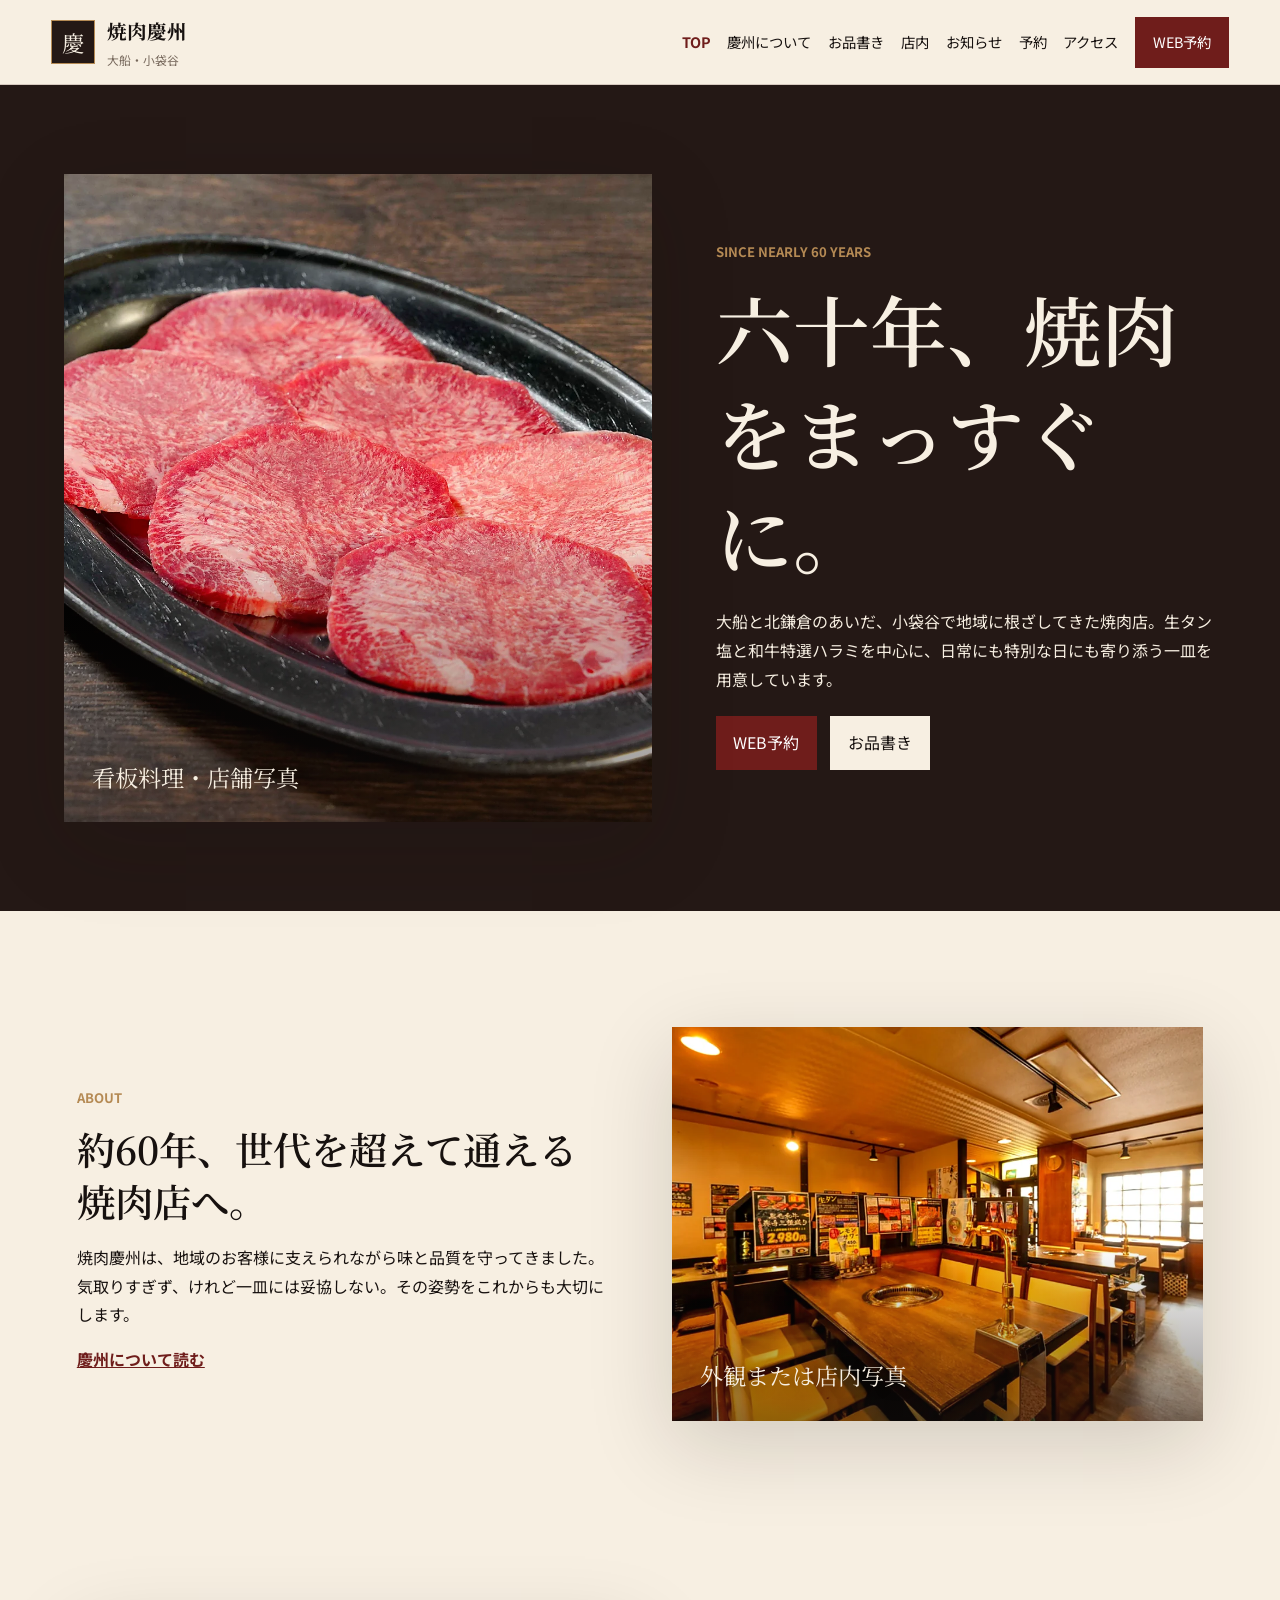
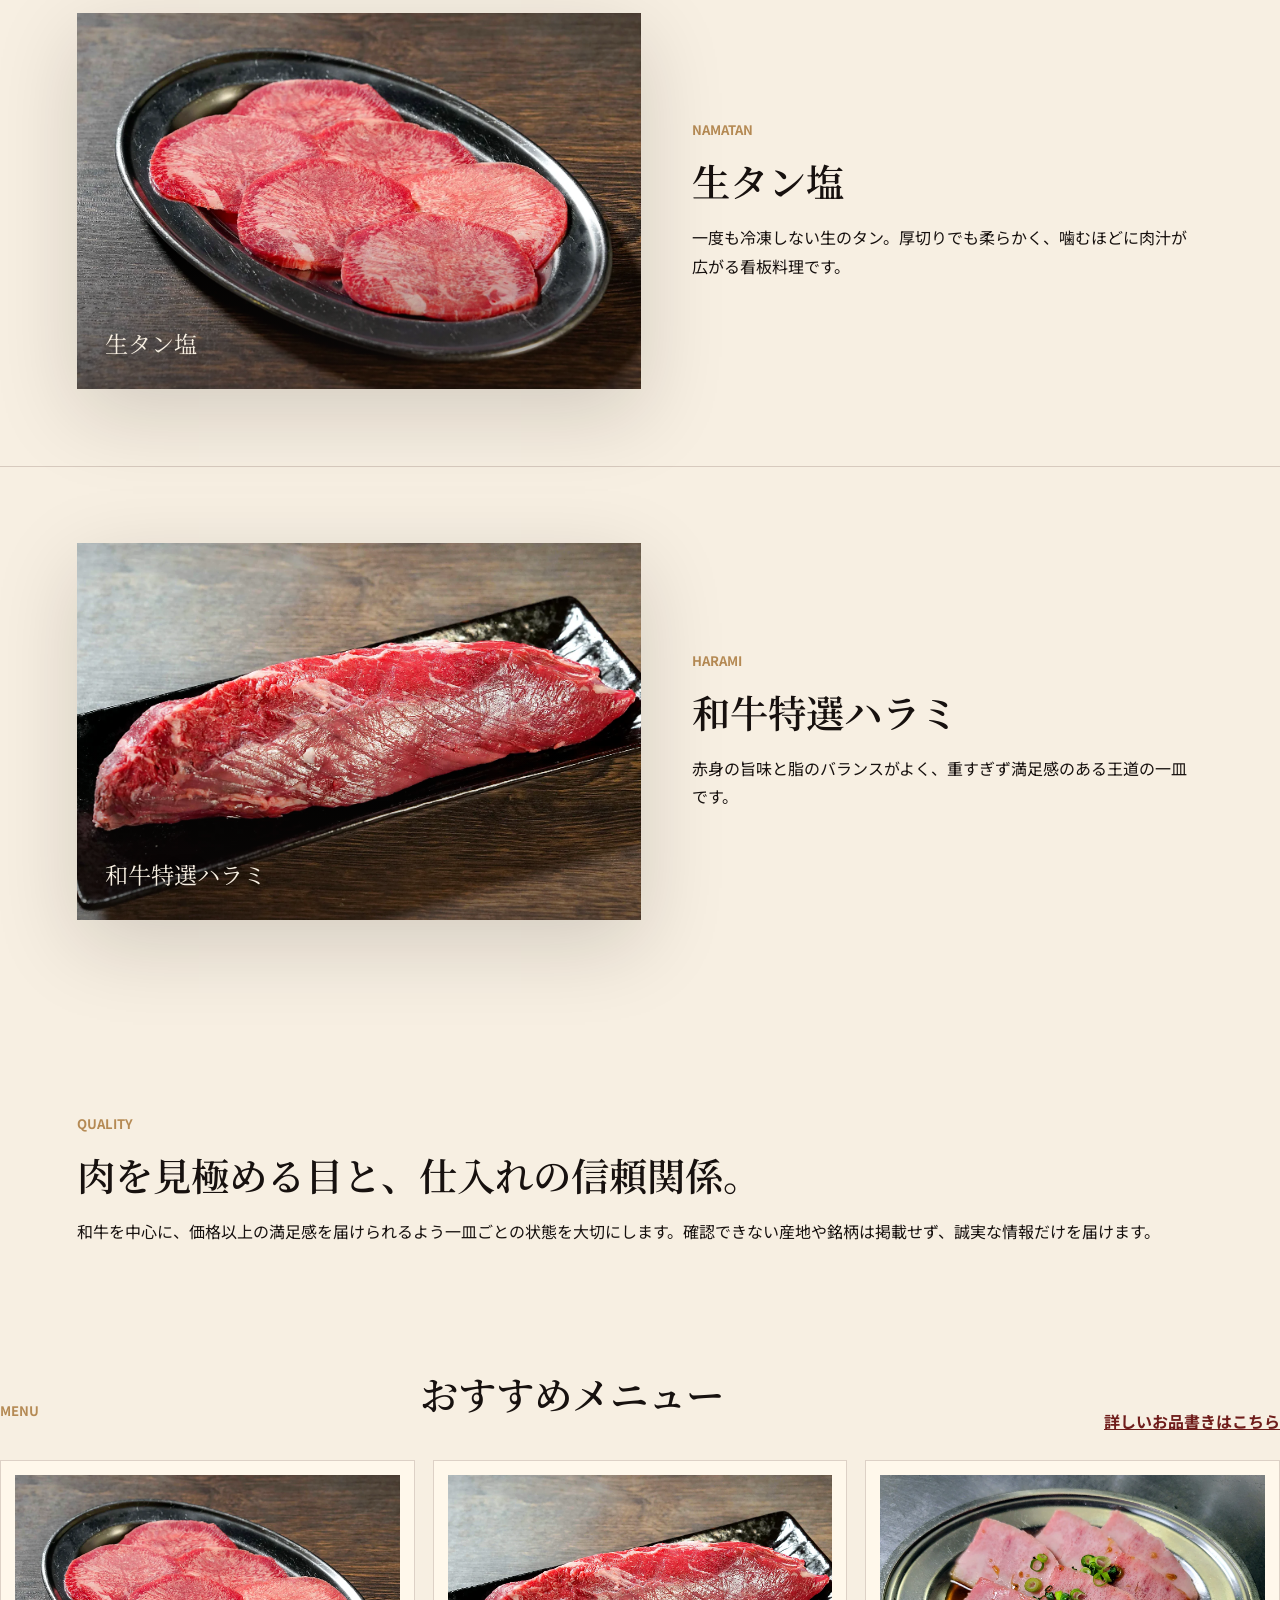
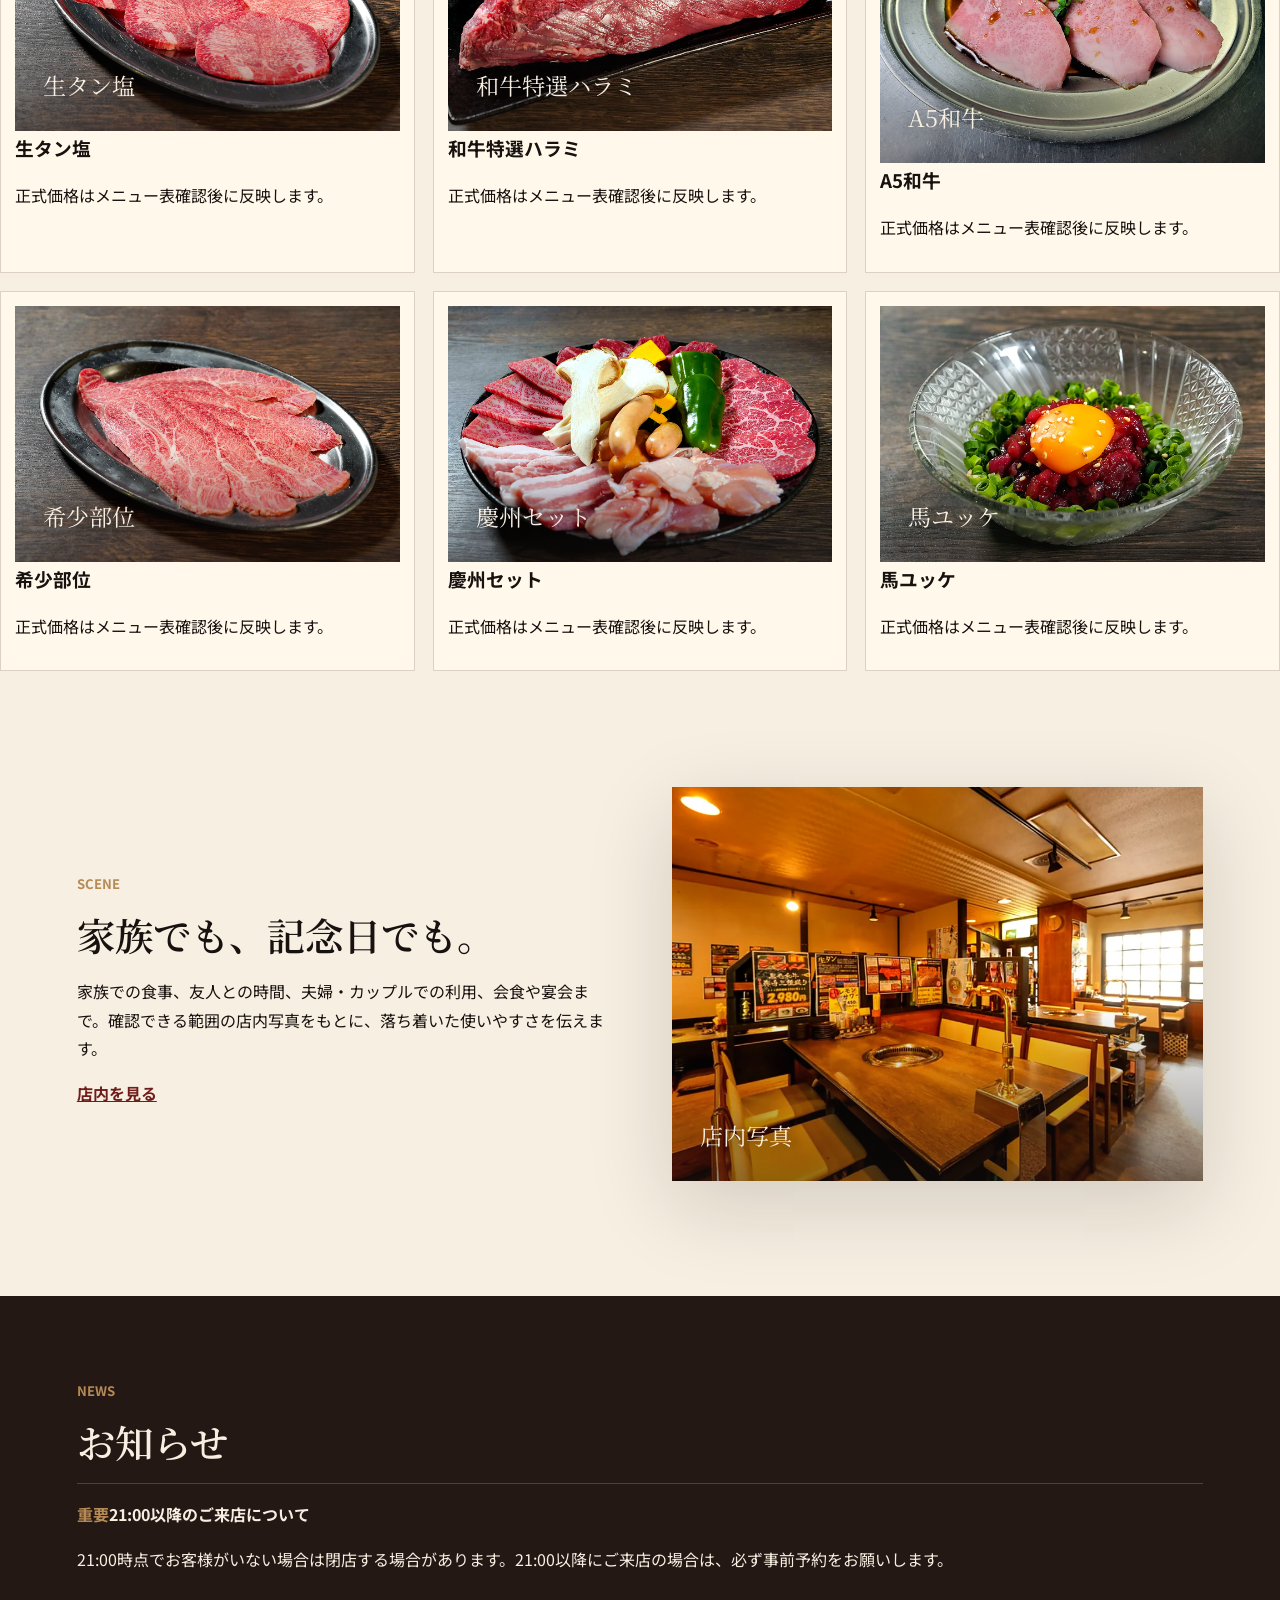
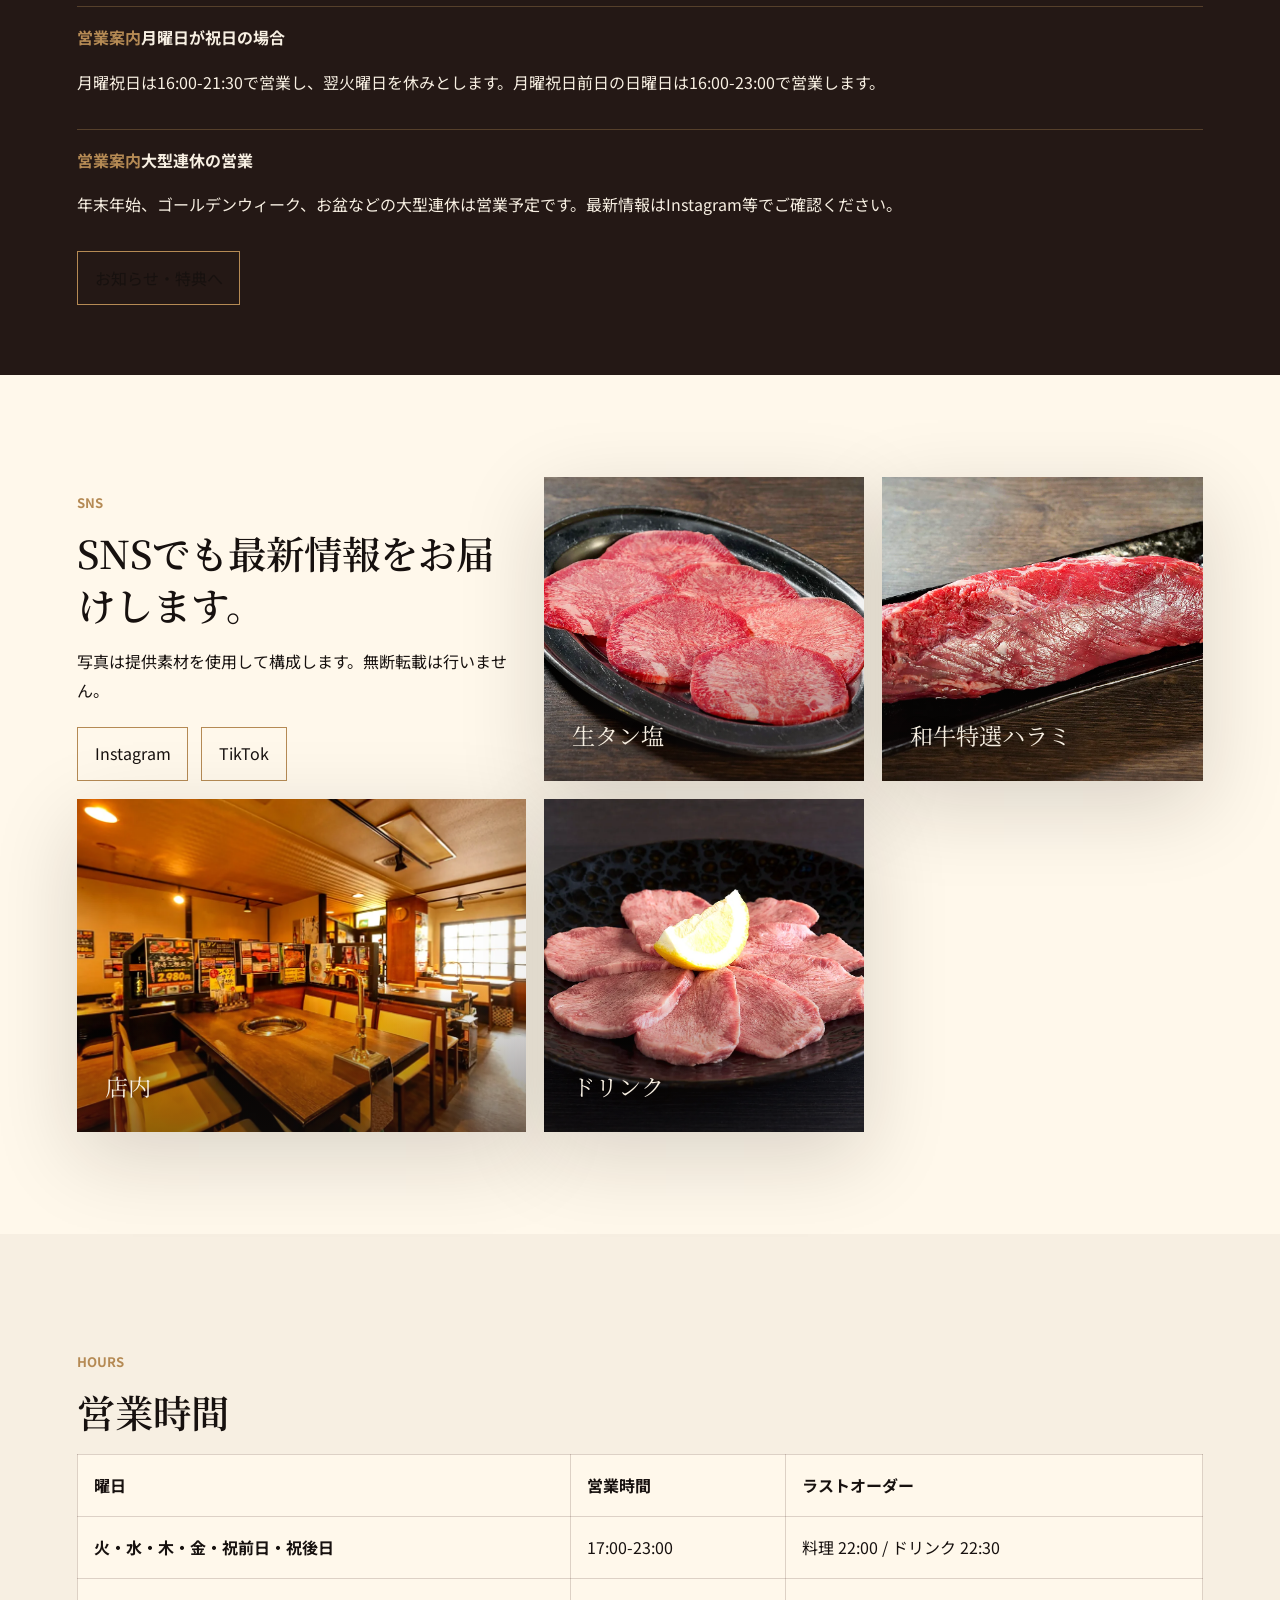
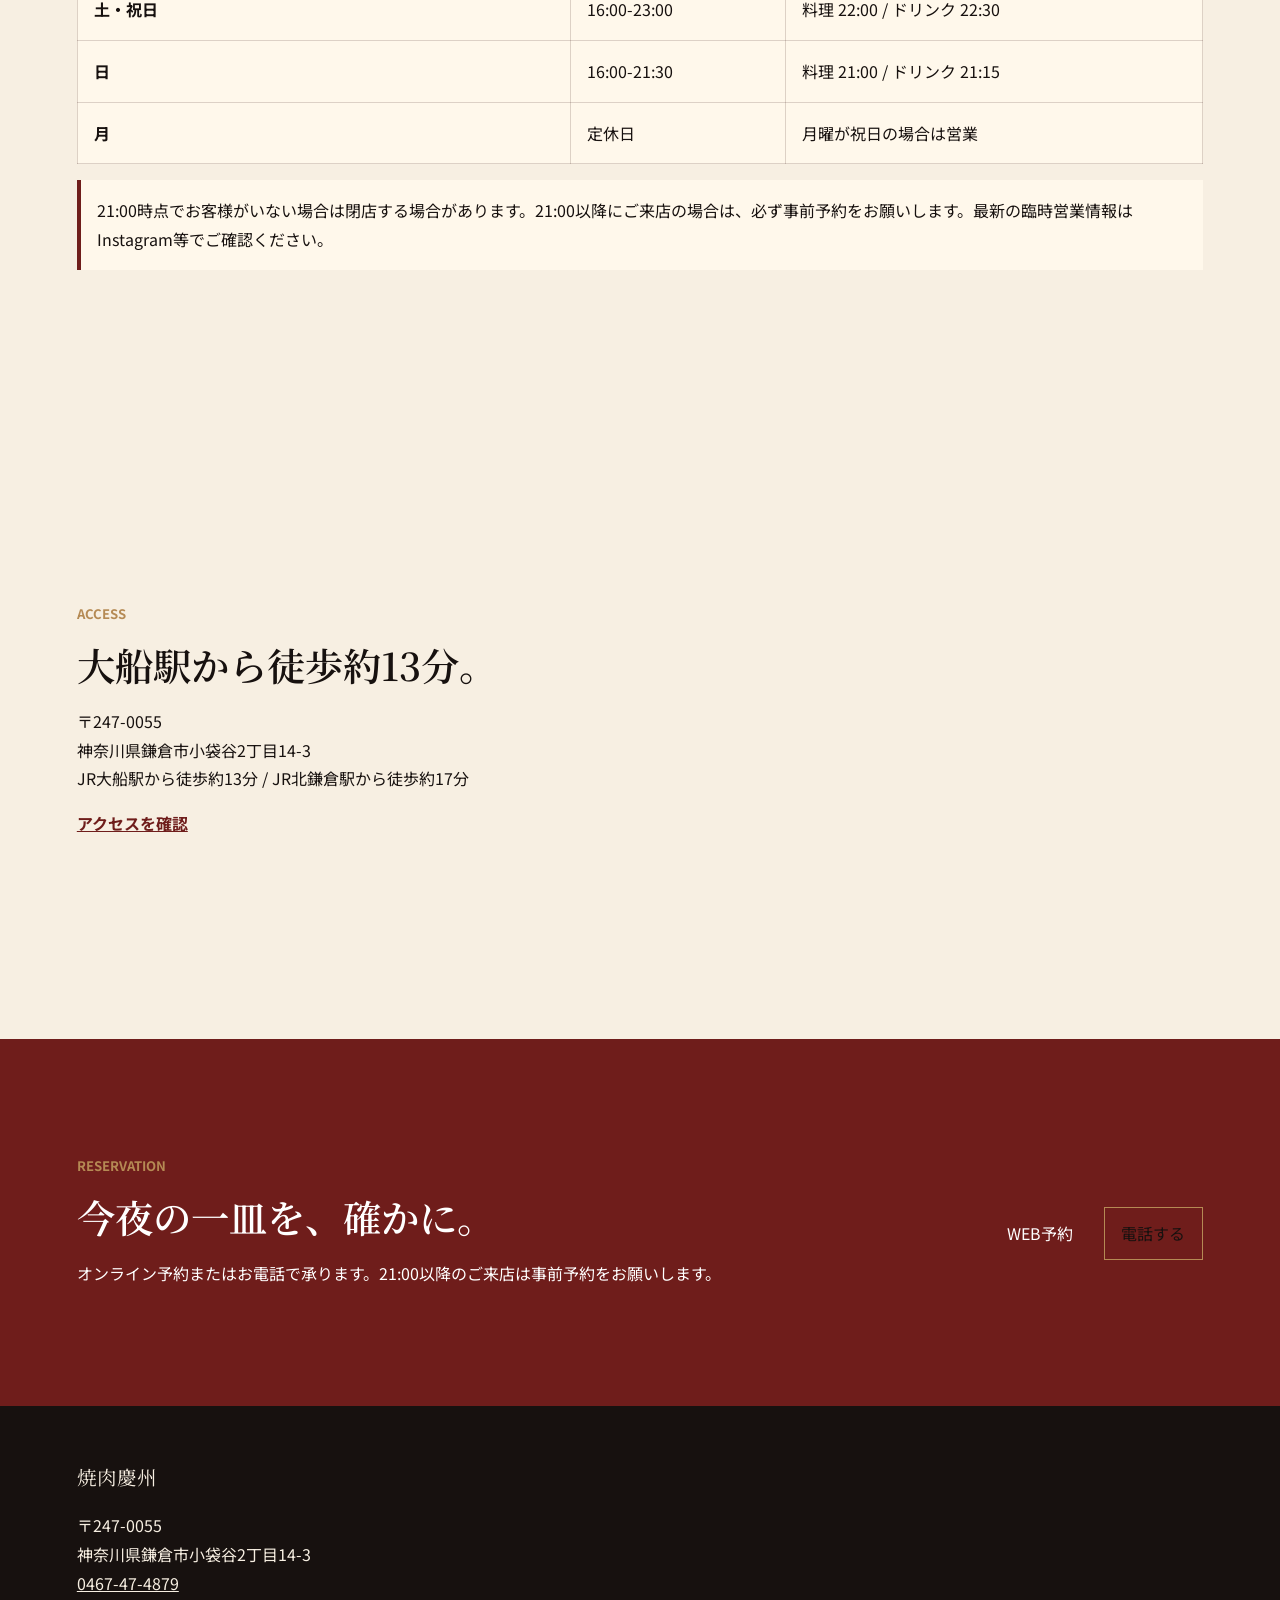
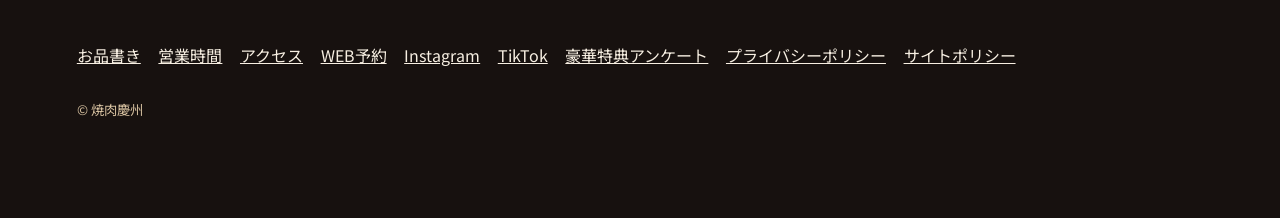
==== index.html @ 1712e1b5 "Initial Keishu brand site" ====
<!doctype html>
<html lang="ja">
<head>
<meta charset="utf-8">
<meta name="viewport" content="width=device-width, initial-scale=1, viewport-fit=cover">
<title>焼肉慶州｜大船・小袋谷で約60年愛される本格焼肉</title>
<meta name="description" content="焼肉慶州は神奈川県鎌倉市小袋谷の焼肉店。生タン塩、和牛特選ハラミ、和牛を中心とした肉へのこだわりを落ち着いた空間で。">
<link rel="canonical" href="https://example.com/">
<meta property="og:type" content="website">
<meta property="og:title" content="焼肉慶州｜大船・小袋谷で約60年愛される本格焼肉">
<meta property="og:description" content="焼肉慶州は神奈川県鎌倉市小袋谷の焼肉店。生タン塩、和牛特選ハラミ、和牛を中心とした肉へのこだわりを落ち着いた空間で。">
<meta property="og:image" content="/assets/ogp.svg">
<meta name="twitter:card" content="summary_large_image">
<link rel="icon" href="/assets/favicon.svg" type="image/svg+xml">
<link rel="apple-touch-icon" href="/assets/apple-touch-icon.svg">
<link rel="manifest" href="/manifest.webmanifest">
<link rel="preconnect" href="https://fonts.googleapis.com">
<link rel="preconnect" href="https://fonts.gstatic.com" crossorigin>
<link href="https://fonts.googleapis.com/css2?family=Noto+Sans+JP:wght@400;500;700&family=Noto+Serif+JP:wght@500;600;700&display=swap" rel="stylesheet">
<link rel="stylesheet" href="/assets/styles.css">
<script type="application/ld+json">{"@context":"https://schema.org","@type":"BreadcrumbList","itemListElement":[{"@type":"ListItem","position":1,"name":"TOP","item":"https://example.com/"},{"@type":"ListItem","position":2,"name":"TOP","item":"https://example.com/"}]}</script><script type="application/ld+json">{"@context":"https://schema.org","@type":"Restaurant","name":"焼肉慶州","address":{"@type":"PostalAddress","postalCode":"247-0055","addressRegion":"神奈川県","addressLocality":"鎌倉市","streetAddress":"小袋谷2丁目14-3"},"telephone":"0467-47-4879","servesCuisine":"焼肉","url":"https://example.com/","sameAs":["https://www.instagram.com/keishu.ofuna/","https://www.tiktok.com/@yaki29keishu"]}</script>
</head>
<body data-page="top">
<a class="skip-link" href="#main">本文へ移動</a>
<header class="site-header">
  <a class="brand" href="/"><span class="brand-mark">慶</span><span><strong>焼肉慶州</strong><small>大船・小袋谷</small></span></a>
  <nav class="desktop-nav" aria-label="主要ナビゲーション"><a href="/" aria-current="page">TOP</a><a href="/about/">慶州について</a><a href="/menu/">お品書き</a><a href="/space/">店内</a><a href="/news/">お知らせ</a><a href="/reservation/">予約</a><a href="/access/">アクセス</a><a class="nav-reserve" href="https://app.tablerequest.jp/shops/2c1fe4e0843c6ff3?rwg_token=AFd1xnGtr5i5IaG-dhALoyEuZQB2G1sKMqHwu0dbVAIJrFouCgKc_KUlvJDfpgURwGHbo14g0djIZqGF4w6MeLsTkP3F0ENHYA%3D%3D" target="_blank" rel="noopener">WEB予約</a></nav>
  <button class="menu-button" type="button" aria-controls="mobile-menu" aria-expanded="false"><span></span><span></span><span></span><span class="sr-only">メニュー</span></button>
</header>
<div class="mobile-panel" id="mobile-menu" aria-hidden="true">
  <button class="panel-close" type="button">閉じる</button>
  <nav aria-label="スマートフォンナビゲーション"><a href="/" aria-current="page">TOP</a><a href="/about/">慶州について</a><a href="/menu/">お品書き</a><a href="/space/">店内</a><a href="/news/">お知らせ</a><a href="/reservation/">予約</a><a href="/access/">アクセス</a><a href="/privacy/">ポリシー</a></nav>
</div>
<main id="main"><section class="hero"><div class="hero-bg"><figure class="photo-slot photo-frame hero-photo" data-animate><img src="/assets/images/tanshio-hero.webp" width="1800" height="1200" loading="eager" alt="焼肉慶州の生タン塩"><figcaption>看板料理・店舗写真</figcaption></figure></div><div class="hero-copy" data-animate><p class="eyebrow">Since nearly 60 years</p><h1>六十年、<wbr>焼肉を<wbr>まっすぐに。</h1><p>大船と北鎌倉のあいだ、小袋谷で地域に根ざしてきた焼肉店。生タン塩と和牛特選ハラミを中心に、日常にも特別な日にも寄り添う一皿を用意しています。</p><div class="cta-row"><a class="button primary" href="https://app.tablerequest.jp/shops/2c1fe4e0843c6ff3?rwg_token=AFd1xnGtr5i5IaG-dhALoyEuZQB2G1sKMqHwu0dbVAIJrFouCgKc_KUlvJDfpgURwGHbo14g0djIZqGF4w6MeLsTkP3F0ENHYA%3D%3D" target="_blank" rel="noopener">WEB予約</a><a class="button light" href="/menu/">お品書き</a></div></div></section>
<section class="intro split" data-animate><div><p class="eyebrow">About</p><h2>約60年、<wbr>世代を超えて<wbr>通える焼肉店へ。</h2><p>焼肉慶州は、地域のお客様に支えられながら味と品質を守ってきました。気取りすぎず、けれど一皿には妥協しない。その姿勢をこれからも大切にします。</p><a class="text-link" href="/about/">慶州について読む</a></div><figure class="photo-slot photo-frame warm" data-animate><img src="/assets/images/table-server.webp" width="918" height="681" loading="lazy" alt="焼肉慶州の店内"><figcaption>外観または店内写真</figcaption></figure></section>
<section class="signature-grid"><article class="signature" data-animate><figure class="photo-slot photo-frame meat1" data-animate><img src="/assets/images/tanshio.webp" width="1400" height="933" loading="lazy" alt="生タン塩"><figcaption>生タン塩</figcaption></figure><div><p class="eyebrow">Namatan</p><h2>生タン塩</h2><p>一度も冷凍しない生のタン。厚切りでも柔らかく、噛むほどに肉汁が広がる看板料理です。</p></div></article><article class="signature" data-animate><figure class="photo-slot photo-frame meat2" data-animate><img src="/assets/images/harami-ippon.webp" width="1400" height="933" loading="lazy" alt="和牛特選ハラミ"><figcaption>和牛特選ハラミ</figcaption></figure><div><p class="eyebrow">Harami</p><h2>和牛特選ハラミ</h2><p>赤身の旨味と脂のバランスがよく、重すぎず満足感のある王道の一皿です。</p></div></article></section>
<section class="philosophy" data-animate><p class="eyebrow">Quality</p><h2>肉を見極める目と、仕入れの信頼関係。</h2><p>和牛を中心に、価格以上の満足感を届けられるよう一皿ごとの状態を大切にします。確認できない産地や銘柄は掲載せず、誠実な情報だけを届けます。</p></section>
<section class="menu-preview" data-animate><div class="section-title"><p class="eyebrow">Menu</p><h2>おすすめメニュー</h2><a class="text-link" href="/menu/">詳しいお品書きはこちら</a></div><div class="cards"><article class="menu-card"><figure class="photo-slot photo-frame " data-animate><img src="/assets/images/tanshio.webp" width="1400" height="933" loading="lazy" alt="生タン塩"><figcaption>生タン塩</figcaption></figure><h3>生タン塩</h3><p>正式価格はメニュー表確認後に反映します。</p></article><article class="menu-card"><figure class="photo-slot photo-frame " data-animate><img src="/assets/images/harami-ippon.webp" width="1400" height="933" loading="lazy" alt="和牛特選ハラミ"><figcaption>和牛特選ハラミ</figcaption></figure><h3>和牛特選ハラミ</h3><p>正式価格はメニュー表確認後に反映します。</p></article><article class="menu-card"><figure class="photo-slot photo-frame " data-animate><img src="/assets/images/wagyu-karubi.webp" width="1400" height="1050" loading="lazy" alt="和牛の一皿"><figcaption>A5和牛</figcaption></figure><h3>A5和牛</h3><p>正式価格はメニュー表確認後に反映します。</p></article><article class="menu-card"><figure class="photo-slot photo-frame " data-animate><img src="/assets/images/ushi-hoppe.webp" width="1400" height="933" loading="lazy" alt="希少部位の一皿"><figcaption>希少部位</figcaption></figure><h3>希少部位</h3><p>正式価格はメニュー表確認後に反映します。</p></article><article class="menu-card"><figure class="photo-slot photo-frame " data-animate><img src="/assets/images/keishu-set.webp" width="1400" height="933" loading="lazy" alt="慶州セット"><figcaption>慶州セット</figcaption></figure><h3>慶州セット</h3><p>正式価格はメニュー表確認後に反映します。</p></article><article class="menu-card"><figure class="photo-slot photo-frame " data-animate><img src="/assets/images/uma-yukke.webp" width="1400" height="933" loading="lazy" alt="馬ユッケ"><figcaption>馬ユッケ</figcaption></figure><h3>馬ユッケ</h3><p>正式価格はメニュー表確認後に反映します。</p></article></div></section>
<section class="split reverse" data-animate><figure class="photo-slot photo-frame space" data-animate><img src="/assets/images/table-server.webp" width="918" height="681" loading="lazy" alt="焼肉慶州の店内"><figcaption>店内写真</figcaption></figure><div><p class="eyebrow">Scene</p><h2>家族でも、記念日でも。</h2><p>家族での食事、友人との時間、夫婦・カップルでの利用、会食や宴会まで。確認できる範囲の店内写真をもとに、落ち着いた使いやすさを伝えます。</p><a class="text-link" href="/space/">店内を見る</a></div></section>
<section class="news-strip" data-animate><p class="eyebrow">News</p><h2>お知らせ</h2><article><span>重要</span><strong>21:00以降のご来店について</strong><p>21:00時点でお客様がいない場合は閉店する場合があります。21:00以降にご来店の場合は、必ず事前予約をお願いします。</p></article><article><span>営業案内</span><strong>月曜日が祝日の場合</strong><p>月曜祝日は16:00-21:30で営業し、翌火曜日を休みとします。月曜祝日前日の日曜日は16:00-23:00で営業します。</p></article><article><span>営業案内</span><strong>大型連休の営業</strong><p>年末年始、ゴールデンウィーク、お盆などの大型連休は営業予定です。最新情報はInstagram等でご確認ください。</p></article><a class="button ghost" href="/news/">お知らせ・特典へ</a></section>
<section class="sns-gallery" data-animate><div><p class="eyebrow">SNS</p><h2>SNSでも最新情報をお届けします。</h2><p>写真は提供素材を使用して構成します。無断転載は行いません。</p><div class="cta-row"><a class="button ghost" href="https://www.instagram.com/keishu.ofuna/" target="_blank" rel="noopener">Instagram</a><a class="button ghost" href="https://www.tiktok.com/@yaki29keishu" target="_blank" rel="noopener">TikTok</a></div></div><figure class="photo-slot photo-frame small" data-animate><img src="/assets/images/tanshio.webp" width="1400" height="933" loading="lazy" alt="生タン塩"><figcaption>生タン塩</figcaption></figure><figure class="photo-slot photo-frame small" data-animate><img src="/assets/images/harami-ippon.webp" width="1400" height="933" loading="lazy" alt="和牛特選ハラミ"><figcaption>和牛特選ハラミ</figcaption></figure><figure class="photo-slot photo-frame small" data-animate><img src="/assets/images/table-server.webp" width="918" height="681" loading="lazy" alt="焼肉慶州の店内"><figcaption>店内</figcaption></figure><figure class="photo-slot photo-frame small" data-animate><img src="/assets/images/scene-0032111.webp" width="1400" height="933" loading="lazy" alt="料理と合わせたい一皿"><figcaption>ドリンク</figcaption></figure></section>
<section class="hours-section" id="hours" data-animate><p class="eyebrow">Hours</p><h2>営業時間</h2><div class="table-wrap"><table class="hours-table"><thead><tr><th>曜日</th><th>営業時間</th><th>ラストオーダー</th></tr></thead><tbody><tr><th>火・水・木・金・祝前日・祝後日</th><td>17:00-23:00</td><td>料理 22:00 / ドリンク 22:30</td></tr><tr><th>土・祝日</th><td>16:00-23:00</td><td>料理 22:00 / ドリンク 22:30</td></tr><tr><th>日</th><td>16:00-21:30</td><td>料理 21:00 / ドリンク 21:15</td></tr><tr><th>月</th><td>定休日</td><td>月曜が祝日の場合は営業</td></tr></tbody></table></div><p class="notice">21:00時点でお客様がいない場合は閉店する場合があります。21:00以降にご来店の場合は、必ず事前予約をお願いします。最新の臨時営業情報はInstagram等でご確認ください。</p></section>
<section class="access-preview split" data-animate><div><p class="eyebrow">Access</p><h2>大船駅から徒歩約13分。</h2><p>〒247-0055<br>神奈川県鎌倉市小袋谷2丁目14-3<br>JR大船駅から徒歩約13分 / JR北鎌倉駅から徒歩約17分</p><a class="text-link" href="/access/">アクセスを確認</a></div><iframe title="焼肉慶州 Google Map" loading="lazy" src="https://www.google.com/maps?q=%E7%A5%9E%E5%A5%88%E5%B7%9D%E7%9C%8C%E9%8E%8C%E5%80%89%E5%B8%82%E5%B0%8F%E8%A2%8B%E8%B0%B72%E4%B8%81%E7%9B%AE14-3&output=embed"></iframe></section>
<section class="reservation-band" data-animate><div><p class="eyebrow">Reservation</p><h2>今夜の一皿を、確かに。</h2><p>オンライン予約またはお電話で承ります。21:00以降のご来店は事前予約をお願いします。</p></div><div class="cta-row"><a class="button primary" href="https://app.tablerequest.jp/shops/2c1fe4e0843c6ff3?rwg_token=AFd1xnGtr5i5IaG-dhALoyEuZQB2G1sKMqHwu0dbVAIJrFouCgKc_KUlvJDfpgURwGHbo14g0djIZqGF4w6MeLsTkP3F0ENHYA%3D%3D" target="_blank" rel="noopener">WEB予約</a><a class="button ghost" href="tel:0467474879">電話する</a></div></section></main>
<footer class="site-footer">
  <div><a class="footer-brand" href="/">焼肉慶州</a><p>〒247-0055<br>神奈川県鎌倉市小袋谷2丁目14-3<br><a href="tel:0467474879">0467-47-4879</a></p></div>
  <div class="footer-links"><a href="/menu/">お品書き</a><a href="/access/#hours">営業時間</a><a href="/access/">アクセス</a><a href="https://app.tablerequest.jp/shops/2c1fe4e0843c6ff3?rwg_token=AFd1xnGtr5i5IaG-dhALoyEuZQB2G1sKMqHwu0dbVAIJrFouCgKc_KUlvJDfpgURwGHbo14g0djIZqGF4w6MeLsTkP3F0ENHYA%3D%3D" target="_blank" rel="noopener">WEB予約</a><a href="https://www.instagram.com/keishu.ofuna/" target="_blank" rel="noopener">Instagram</a><a href="https://www.tiktok.com/@yaki29keishu" target="_blank" rel="noopener">TikTok</a><a href="https://www.kuchikomi-first.com/survey/01457e76-ad80-47a3-ad61-de7daa0e93a4" target="_blank" rel="noopener">豪華特典アンケート</a><a href="/privacy/#privacy">プライバシーポリシー</a><a href="/privacy/#sitepolicy">サイトポリシー</a></div>
  <small class="copy">© 焼肉慶州</small>
</footer>
<div class="mobile-cta" aria-label="予約導線"><a href="tel:0467474879">電話</a><a href="https://app.tablerequest.jp/shops/2c1fe4e0843c6ff3?rwg_token=AFd1xnGtr5i5IaG-dhALoyEuZQB2G1sKMqHwu0dbVAIJrFouCgKc_KUlvJDfpgURwGHbo14g0djIZqGF4w6MeLsTkP3F0ENHYA%3D%3D" target="_blank" rel="noopener">WEB予約</a></div>
<script src="/assets/site.js" defer></script>
</body>
</html>
---- assets/styles.css ----
:root{--ink:#17110f;--sumi:#241815;--paper:#f7efe2;--paper2:#efe4d2;--red:#6f1d1b;--bronze:#b58a54;--muted:#76675b;--line:rgba(69,38,28,.18);--shadow:0 24px 80px rgba(23,17,15,.16)}*{box-sizing:border-box}html{scroll-behavior:smooth;overflow-x:hidden}body{margin:0;background:var(--paper);color:var(--ink);font-family:"Noto Sans JP",system-ui,sans-serif;line-height:1.8;letter-spacing:0;padding-bottom:0;overflow-x:hidden}body.menu-open{overflow:hidden}a{color:inherit}img,iframe{max-width:100%}.sr-only{position:absolute;clip:rect(0 0 0 0);clip-path:inset(50%);width:1px;height:1px;overflow:hidden}.skip-link{position:fixed;left:1rem;top:-4rem;z-index:1000;background:var(--paper);padding:.7rem 1rem}.skip-link:focus{top:1rem}.site-header{position:sticky;top:0;z-index:100;background:rgba(247,239,226,.92);backdrop-filter:blur(18px);display:flex;align-items:center;justify-content:space-between;padding:14px clamp(18px,4vw,56px);border-bottom:1px solid var(--line)}.brand,.footer-brand{display:flex;gap:.75rem;align-items:center;text-decoration:none}.brand-mark{display:grid;place-items:center;width:44px;height:44px;border:1px solid var(--bronze);background:var(--sumi);color:var(--paper);font-family:"Noto Serif JP",serif;font-size:1.4rem;flex:0 0 auto}.brand strong,.footer-brand{font-family:"Noto Serif JP",serif;font-size:1.22rem}.brand small{display:block;color:var(--muted);font-size:.74rem}.desktop-nav{display:flex;align-items:center;gap:1.05rem;font-size:.9rem}.desktop-nav a{text-decoration:none}.desktop-nav [aria-current=page]{color:var(--red);font-weight:700}.nav-reserve,.button{display:inline-flex;align-items:center;justify-content:center;min-height:44px;padding:.72rem 1.05rem;text-decoration:none;border:1px solid var(--bronze);transition:transform .2s ease,background .2s ease,color .2s ease}.button:hover,.nav-reserve:hover{transform:translateY(-2px)}.primary,.nav-reserve{background:var(--red);color:#fff;border-color:var(--red)}.ghost{background:transparent;color:var(--ink)}.light{background:var(--paper);color:var(--ink);border-color:var(--paper)}.menu-button{display:none;background:none;border:0;width:46px;height:46px}.menu-button span:not(.sr-only){display:block;height:2px;background:var(--ink);margin:7px 6px}.mobile-panel{position:fixed;inset:0;z-index:200;background:var(--sumi);color:var(--paper);padding:28px;transform:translateX(100%);transition:transform .28s ease}.mobile-panel.open{transform:translateX(0)}.mobile-panel nav{display:grid;gap:1rem;margin-top:4rem}.mobile-panel a{font-family:"Noto Serif JP",serif;font-size:1.35rem;text-decoration:none}.panel-close{float:right;background:transparent;color:var(--paper);border:1px solid var(--bronze);padding:.7rem 1rem}.hero{min-height:calc(100svh - 74px);display:grid;grid-template-columns:1.08fr .92fr;align-items:center;background:var(--sumi);color:var(--paper);padding:clamp(28px,5vw,76px);gap:clamp(24px,5vw,70px)}.hero-copy{max-width:640px}.hero h1,.page-header h1,h2{font-family:"Noto Serif JP",serif;line-height:1.35;font-weight:600;line-break:strict;overflow-wrap:anywhere}h1{font-size:clamp(2.35rem,6vw,5.8rem);margin:.2rem 0 1.2rem}h2{font-size:clamp(1.65rem,3vw,3rem);margin:.25rem 0 1rem}h3{margin:0 0 .45rem}.eyebrow{color:var(--bronze);font-weight:700;text-transform:uppercase;font-size:.82rem}.cta-row{display:flex;flex-wrap:wrap;gap:.8rem;margin-top:1.4rem}.photo-slot{margin:0;min-height:360px;position:relative;overflow:hidden;background:radial-gradient(circle at 35% 28%,rgba(181,138,84,.5),transparent 26%),linear-gradient(135deg,#2c1714,#7a2a22 48%,#1a1210);box-shadow:var(--shadow);isolation:isolate}.photo-slot:before{content:"";position:absolute;inset:16px;border:1px solid rgba(247,239,226,.35)}.photo-slot figcaption{position:absolute;left:28px;bottom:24px;right:28px;color:var(--paper);font-family:"Noto Serif JP",serif;font-size:1.45rem;line-break:strict;overflow-wrap:anywhere}.photo-slot figcaption span{display:block;font-family:"Noto Sans JP";font-size:.75rem;color:#d8c2a1}.grain{position:absolute;inset:0;background-image:linear-gradient(90deg,rgba(255,255,255,.04) 1px,transparent 1px),linear-gradient(rgba(255,255,255,.03) 1px,transparent 1px);background-size:18px 18px;mix-blend-mode:overlay}.warm{background:linear-gradient(135deg,#4a3026,#9d7057 52%,#211512)}.space{background:linear-gradient(135deg,#33241c,#8b6a4e 50%,#19110f)}.small{min-height:220px}.hero-photo{min-height:72svh}.page-header{padding:clamp(58px,10vw,130px) clamp(20px,6vw,92px) clamp(34px,6vw,80px);background:linear-gradient(135deg,var(--sumi),#3d211c);color:var(--paper)}.page-header p{max-width:760px}.split,.story,.access-detail{display:grid;grid-template-columns:1fr 1fr;gap:clamp(24px,5vw,70px);align-items:center;padding:clamp(58px,9vw,120px) clamp(20px,6vw,92px)}.reverse{direction:rtl}.reverse>*{direction:ltr}.philosophy,.hours-section,.menu-list,.news-list,.faq-list,.policy,.benefit,.reservation-band,.sns-gallery,.space-layout,.editorial-grid,.reserve-options,.sns-links{padding:clamp(56px,8vw,110px) clamp(20px,6vw,92px)}.signature-grid{display:grid;gap:1px;background:var(--line)}.signature{display:grid;grid-template-columns:1.05fr .95fr;gap:clamp(20px,4vw,56px);align-items:center;background:var(--paper);padding:clamp(34px,6vw,80px)}.cards{display:grid;grid-template-columns:repeat(3,1fr);gap:18px}.menu-card{background:#fff8eb;border:1px solid var(--line);padding:14px}.menu-card .photo-slot{min-height:180px;box-shadow:none}.section-title{display:flex;align-items:end;justify-content:space-between;gap:1rem;margin-bottom:24px}.text-link{color:var(--red);font-weight:700}.news-strip{padding:70px clamp(20px,6vw,92px);background:var(--sumi);color:var(--paper)}.news-strip article,.news-list article{border-top:1px solid rgba(181,138,84,.35);padding:1rem 0}.news-strip span,.news-list span{color:var(--bronze);font-weight:700}.sns-gallery{display:grid;grid-template-columns:1.4fr repeat(2,1fr);gap:18px;background:#fff8eb}.hours-table{width:100%;border-collapse:collapse;background:#fff8eb}.hours-table th,.hours-table td{border:1px solid var(--line);padding:1rem;text-align:left;vertical-align:top}.notice{background:#fff8eb;border-left:4px solid var(--red);padding:1rem}.access-preview iframe,.access-detail iframe{width:100%;height:420px;border:0;filter:saturate(.85)}.reservation-band{display:flex;justify-content:space-between;align-items:center;gap:2rem;background:var(--red);color:white}.footer-links{display:flex;flex-wrap:wrap;gap:.8rem 1.1rem}.site-footer{padding:54px clamp(20px,6vw,92px) 96px;background:var(--ink);color:var(--paper);display:grid;gap:28px}.copy{color:#d8c2a1}.menu-category{background:#fff8eb;border:1px solid var(--line);margin:14px 0;padding:22px}.menu-category ul{list-style:none;padding:0;margin:0}.menu-category li{display:flex;justify-content:space-between;gap:1rem;border-top:1px solid var(--line);padding:.8rem 0}.space-layout{display:grid;grid-template-columns:1.2fr .8fr;gap:24px}.space-layout article{border-top:1px solid var(--line);padding:1rem 0}.editorial-grid{display:grid;grid-template-columns:repeat(4,1fr);gap:16px;background:#fff8eb}.benefit{display:flex;justify-content:space-between;gap:2rem;align-items:center;background:#fff8eb}.reserve-options{display:grid;grid-template-columns:1fr 1fr;gap:20px}.reserve-options article{background:#fff8eb;border:1px solid var(--line);padding:26px}.faq-list details{background:#fff8eb;border-top:1px solid var(--line);padding:1rem}.faq-list summary{font-weight:700;cursor:pointer}.access-detail dl{display:grid;grid-template-columns:110px 1fr;gap:.7rem 1rem}.access-detail dt{font-weight:700;color:var(--red)}.policy article{border-top:1px solid var(--line);padding:1rem 0}.sns-links{display:flex;gap:1rem;align-items:center}.mobile-cta{display:none}[data-animate]{opacity:0;transform:translateY(22px);transition:opacity .7s ease,transform .7s ease}[data-animate].in{opacity:1;transform:none}:focus-visible{outline:3px solid var(--bronze);outline-offset:3px}@media(max-width:980px){.desktop-nav{display:none}.menu-button{display:block}.hero,.split,.story,.signature,.access-detail,.space-layout{grid-template-columns:1fr}.hero{min-height:auto;padding-top:42px}.hero-photo{min-height:430px}.cards,.editorial-grid{grid-template-columns:1fr 1fr}.sns-gallery{grid-template-columns:1fr 1fr}.section-title,.reservation-band,.benefit{display:block}.mobile-cta{position:fixed;left:0;right:0;bottom:0;z-index:150;display:grid;grid-template-columns:minmax(0,1fr) minmax(0,1fr);width:100vw;max-width:100vw;padding:10px 12px calc(10px + env(safe-area-inset-bottom));background:rgba(23,17,15,.94);gap:10px}.mobile-cta a{display:block;min-width:0;background:var(--red);color:#fff;text-decoration:none;text-align:center;padding:.85rem .45rem;border:1px solid var(--bronze);white-space:nowrap}.site-footer{padding-bottom:120px}}@media(max-width:620px){body{font-size:15px}.site-header{padding:10px 14px}.brand small{display:none}.hero{padding:24px 16px 36px}.hero h1{font-size:clamp(2.05rem,12vw,3.25rem)}.page-header h1{font-size:clamp(2rem,10vw,3rem)}.page-header,.split,.story,.signature,.philosophy,.hours-section,.menu-list,.news-list,.faq-list,.policy,.benefit,.reservation-band,.sns-gallery,.space-layout,.editorial-grid,.reserve-options,.sns-links{padding:42px 16px}.cards,.editorial-grid,.sns-gallery,.reserve-options{grid-template-columns:1fr}.photo-slot{min-height:280px}.small,.menu-card .photo-slot{min-height:190px}.hours-table th,.hours-table td{display:block;width:100%;border-bottom:0}.hours-table tr{display:block;border-bottom:1px solid var(--line)}.menu-category li{display:block}.access-detail dl{grid-template-columns:1fr}.cta-row .button{width:100%}}@media(prefers-reduced-motion:reduce){*{scroll-behavior:auto!important;transition:none!important;animation:none!important}[data-animate]{opacity:1;transform:none}}
.photo-frame { background: var(--sumi); }
.photo-frame img { width: 100%; height: 100%; min-height: inherit; object-fit: cover; display: block; transform: scale(1.01); }
.photo-frame:after { content: ""; position: absolute; inset: 0; background: linear-gradient(to top, rgba(23,17,15,.48), rgba(23,17,15,0) 45%); pointer-events: none; }
.photo-frame figcaption { z-index: 1; text-shadow: 0 2px 14px rgba(0,0,0,.45); }
@media(max-width:620px){
  main, section, header, footer { max-width: 100vw; }
  h1, h2, h3, p, figcaption, a { overflow-wrap: anywhere; word-break: break-all; }
  .hero h1 { font-size: clamp(2rem, 9.4vw, 2.55rem); line-height: 1.45; }
  .page-header h1 { font-size: clamp(1.9rem, 8.8vw, 2.4rem); line-height: 1.45; }
  h2 { font-size: clamp(1.45rem, 7.4vw, 2rem); }
  .mobile-cta { left: 0; right: auto; width: 100%; grid-template-columns: minmax(0,1fr) minmax(0,1fr); }
  .mobile-cta a { width: 100%; font-size: .95rem; }
}
@media(max-width:620px){
  .hero-copy, .page-header, .split > div, .story > div { min-width: 0; max-width: calc(100vw - 32px); }
  .hero h1 { font-size: 2rem; max-width: calc(100vw - 32px); white-space: normal; }
  .page-header h1 { font-size: 1.9rem; max-width: calc(100vw - 32px); white-space: normal; }
  h2 { font-size: 1.55rem; max-width: calc(100vw - 32px); white-space: normal; }
  .mobile-cta { width: 100vw !important; max-width: 100vw !important; right: auto !important; box-sizing: border-box; }
  .mobile-cta a { box-sizing: border-box; overflow: hidden; text-overflow: clip; }
}
@media(max-width:620px){
  .hero h1 { font-size: 1.55rem; line-height: 1.55; max-width: 300px; }
  .page-header h1 { font-size: 1.65rem; max-width: 300px; }
  h2 { font-size: 1.35rem; }
  .mobile-cta { display: block !important; height: calc(104px + env(safe-area-inset-bottom)); padding: 0 !important; }
  .mobile-cta a { position: absolute; left: 12px; right: 12px; height: 38px; display: flex; align-items: center; justify-content: center; }
  .mobile-cta a:first-child { top: 10px; }
  .mobile-cta a:last-child { top: 56px; }
  .site-footer { padding-bottom: 150px; }
}
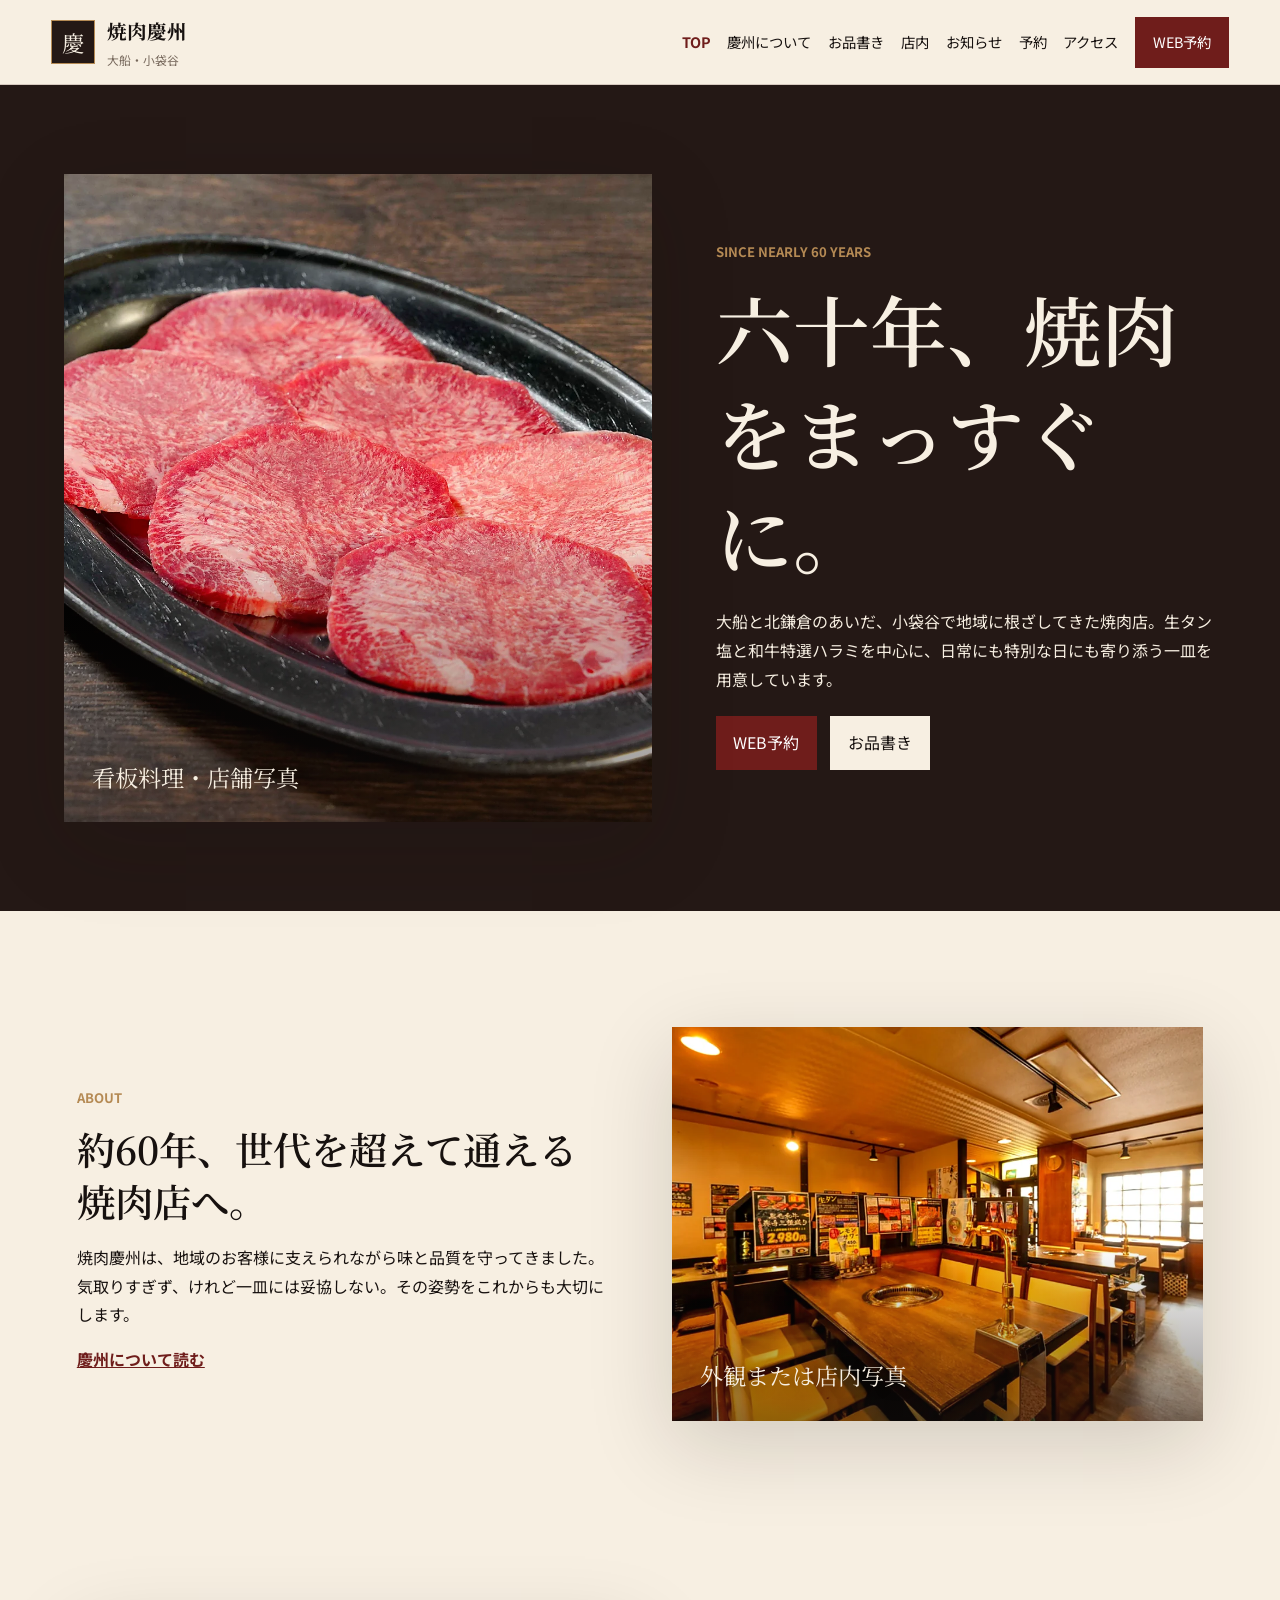
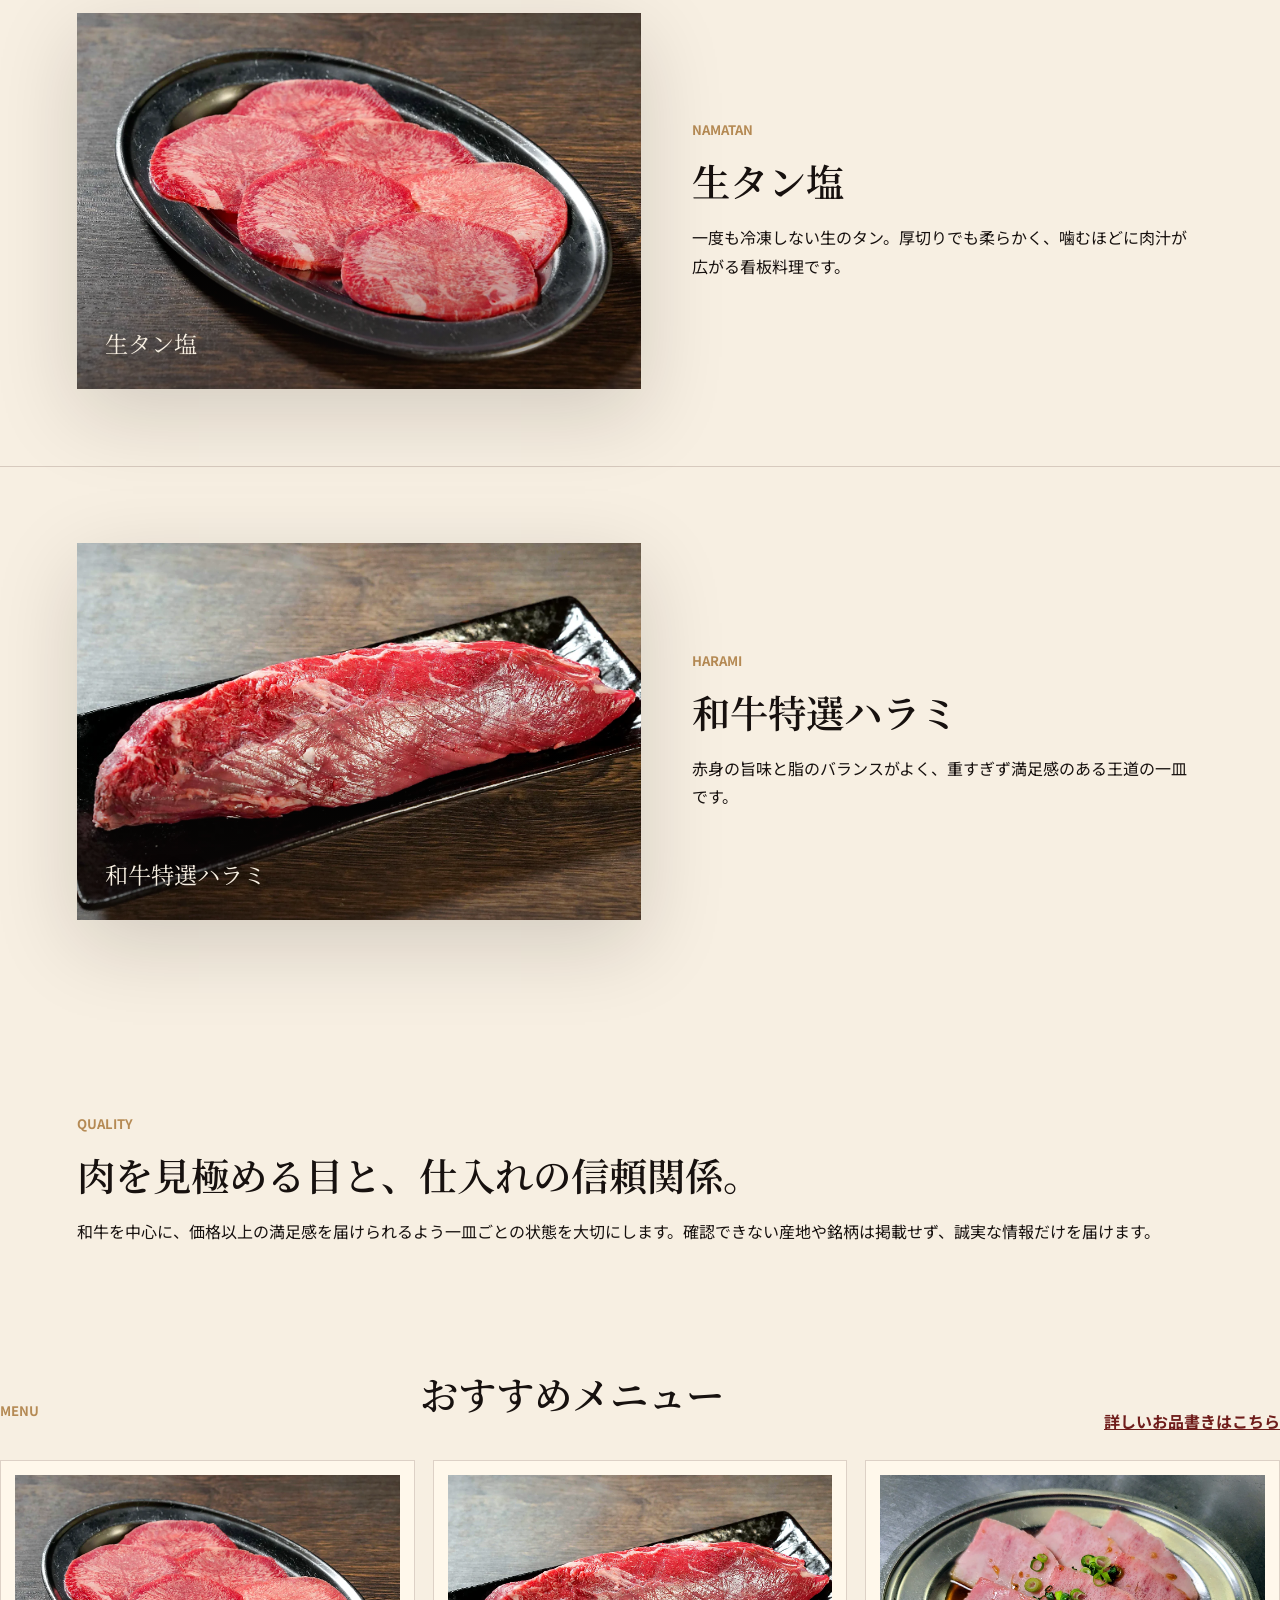
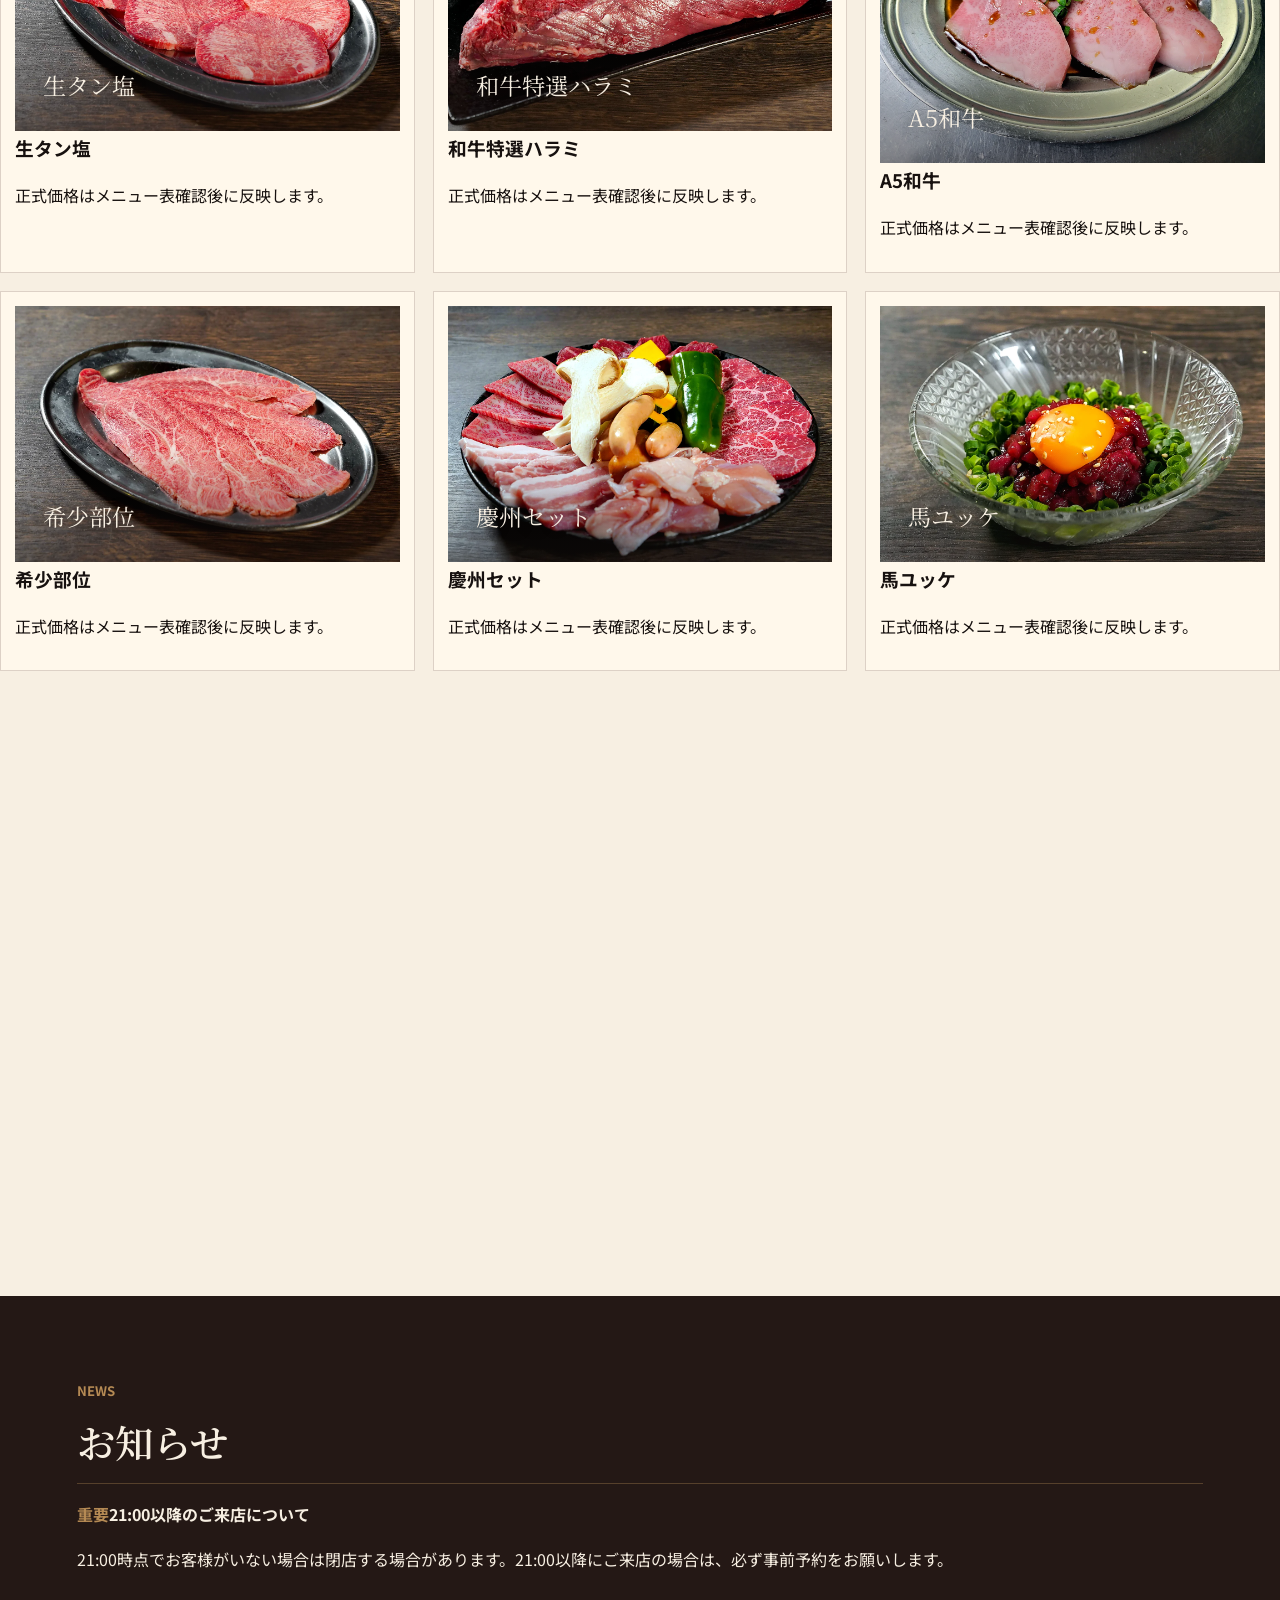
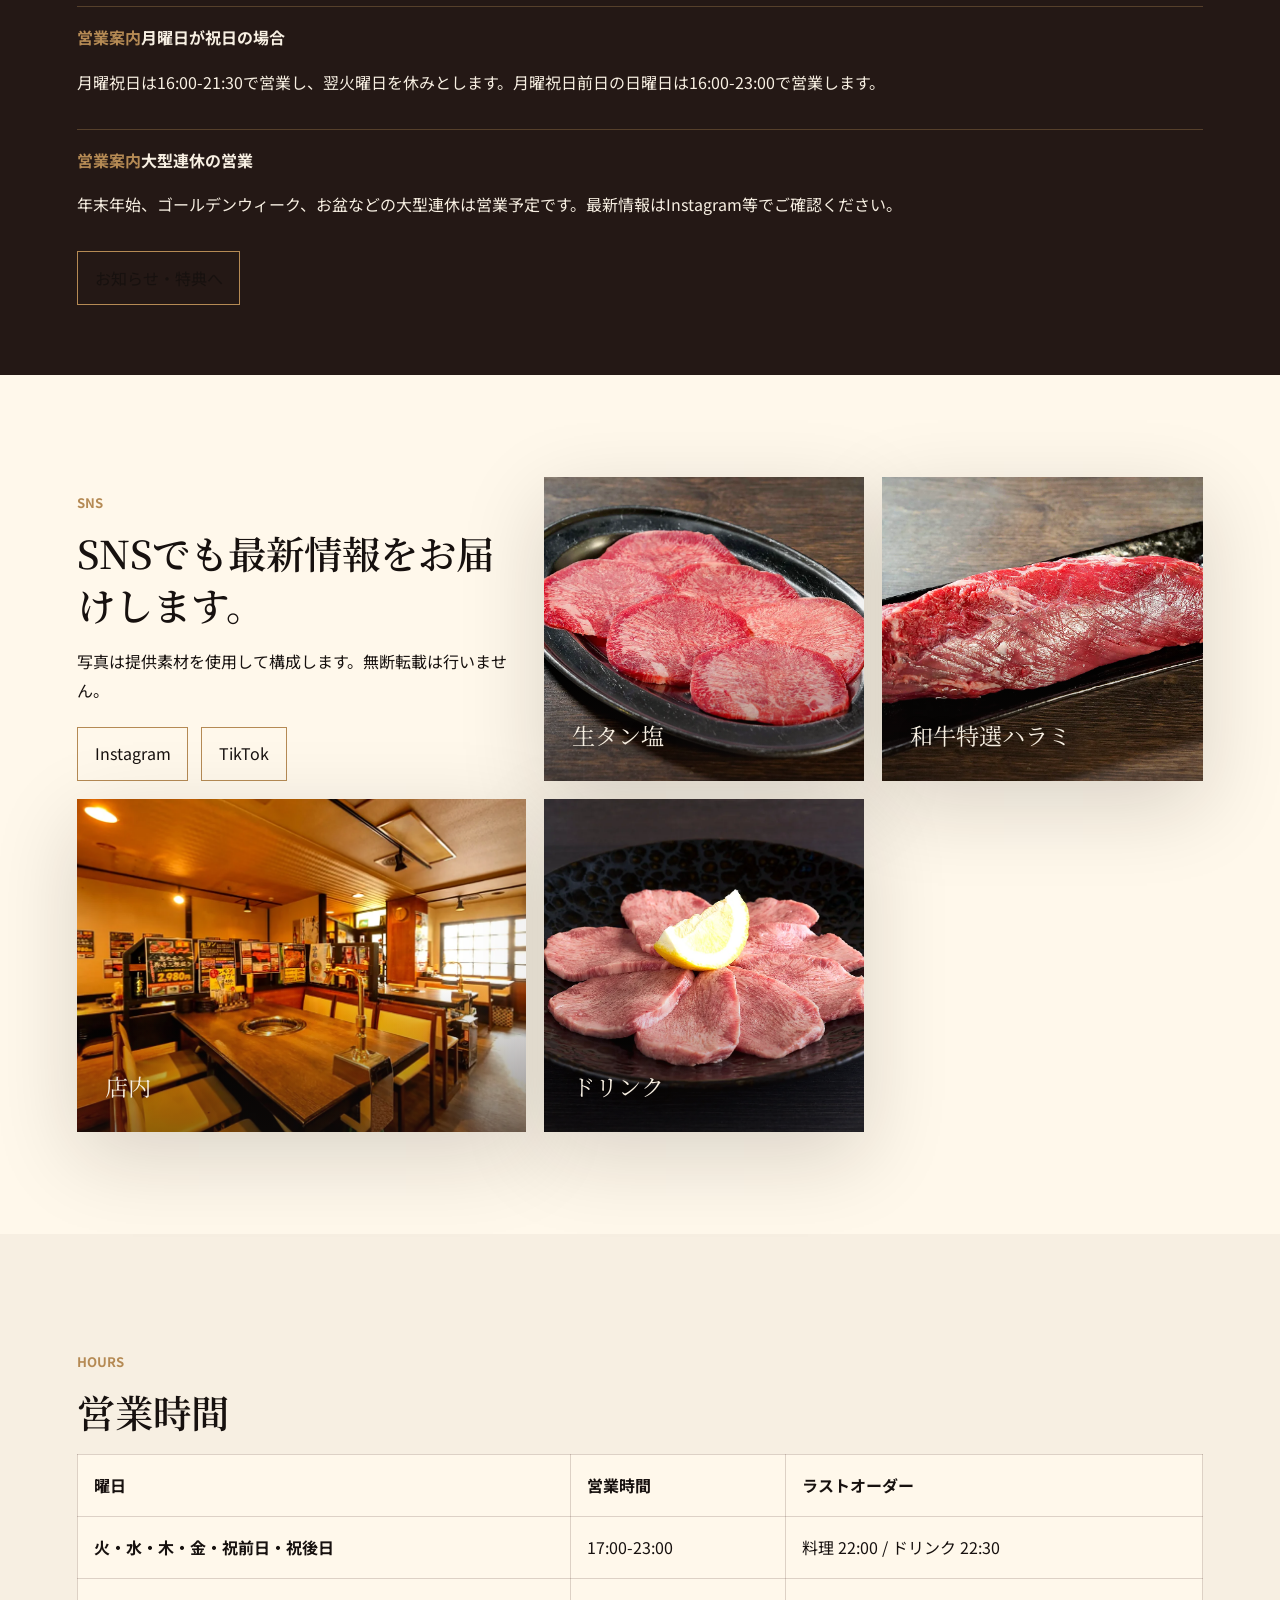
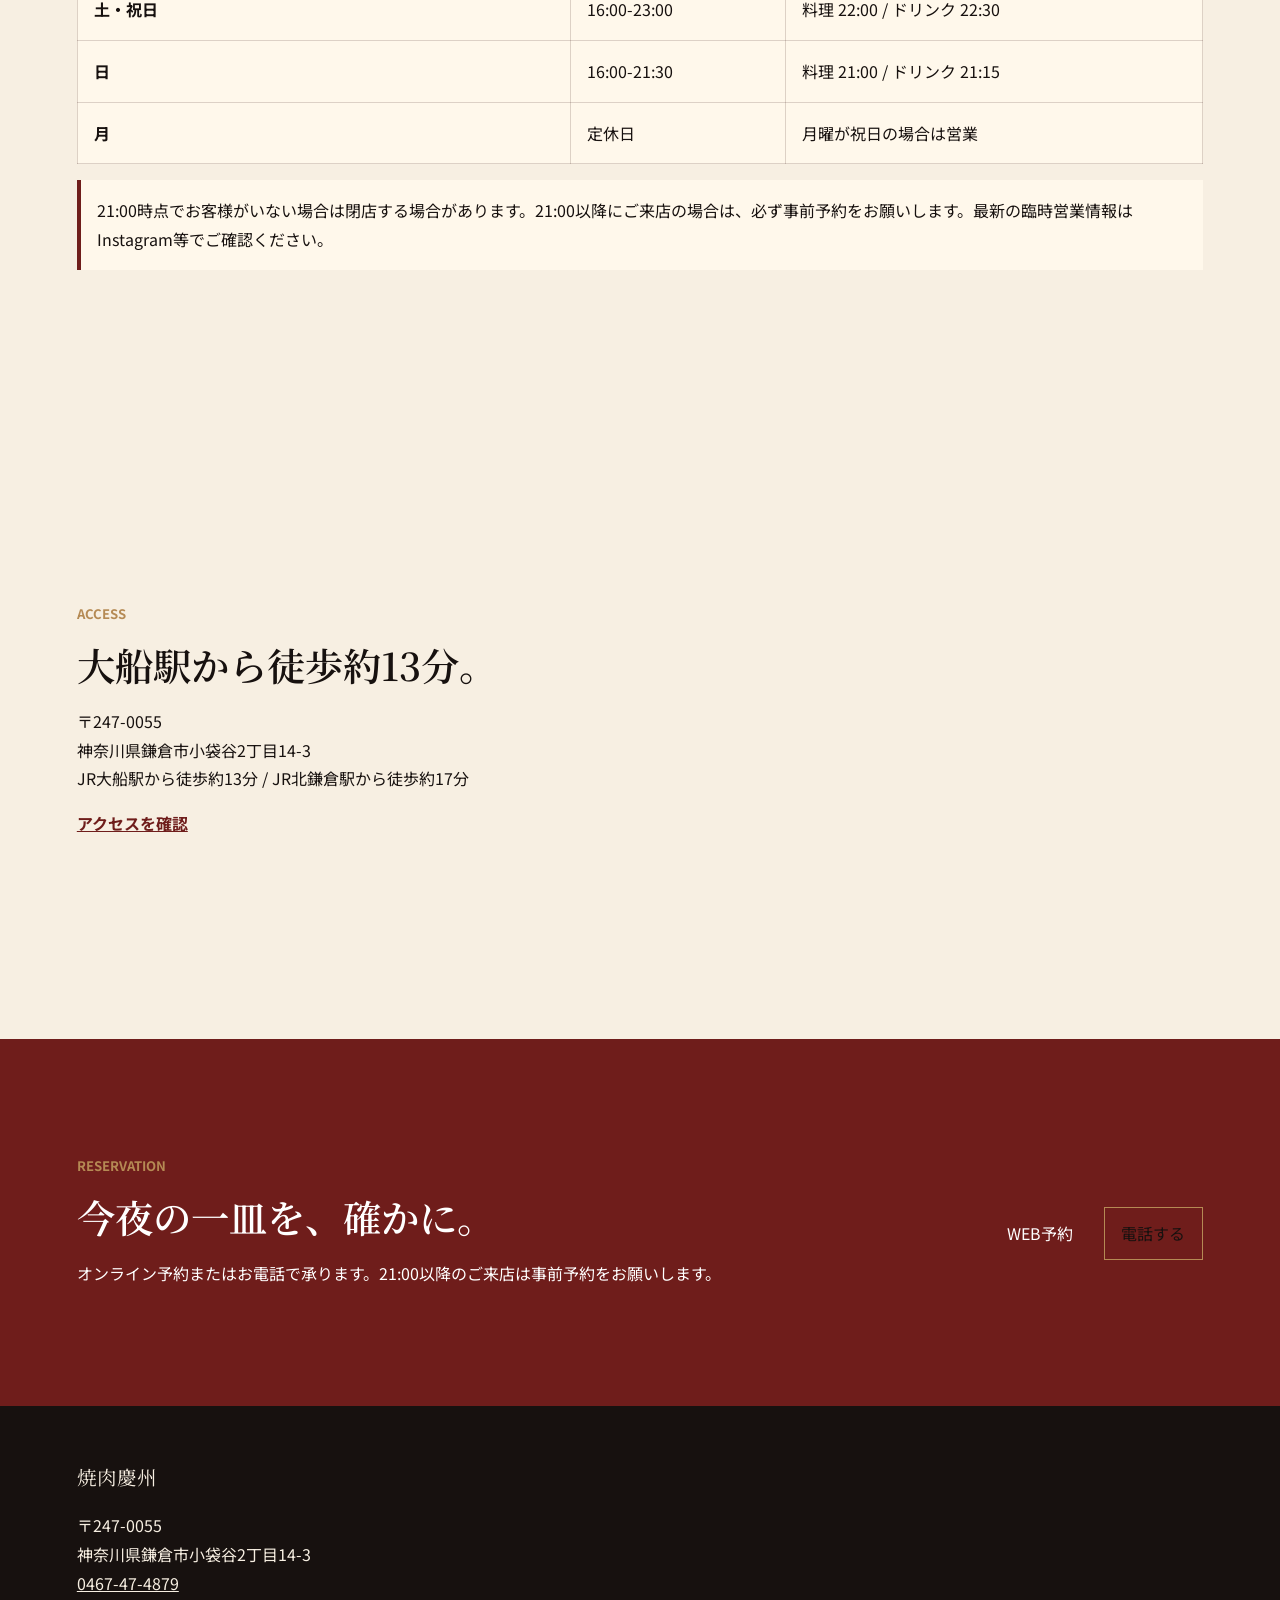
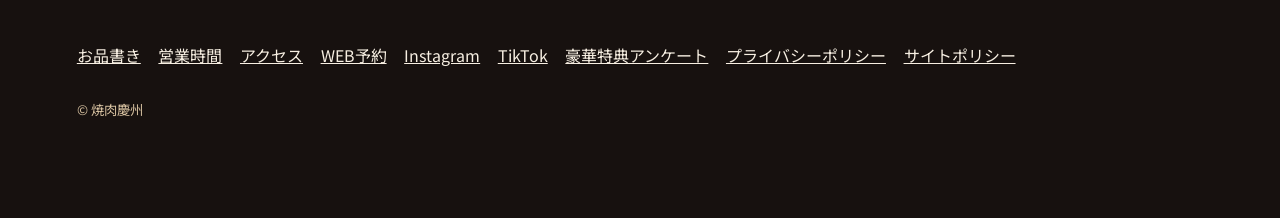
==== commit 0a6b77fe: "Fix asset paths for GitHub Pages" ====
--- a/index.html
+++ b/index.html
@@ -5,49 +5,49 @@
 <meta name="viewport" content="width=device-width, initial-scale=1, viewport-fit=cover">
 <title>焼肉慶州｜大船・小袋谷で約60年愛される本格焼肉</title>
 <meta name="description" content="焼肉慶州は神奈川県鎌倉市小袋谷の焼肉店。生タン塩、和牛特選ハラミ、和牛を中心とした肉へのこだわりを落ち着いた空間で。">
-<link rel="canonical" href="https://example.com/">
+<link rel="canonical" href="https://nishitasho.github.io/keishu/">
 <meta property="og:type" content="website">
 <meta property="og:title" content="焼肉慶州｜大船・小袋谷で約60年愛される本格焼肉">
 <meta property="og:description" content="焼肉慶州は神奈川県鎌倉市小袋谷の焼肉店。生タン塩、和牛特選ハラミ、和牛を中心とした肉へのこだわりを落ち着いた空間で。">
-<meta property="og:image" content="/assets/ogp.svg">
+<meta property="og:image" content="./assets/ogp.svg">
 <meta name="twitter:card" content="summary_large_image">
-<link rel="icon" href="/assets/favicon.svg" type="image/svg+xml">
-<link rel="apple-touch-icon" href="/assets/apple-touch-icon.svg">
-<link rel="manifest" href="/manifest.webmanifest">
+<link rel="icon" href="./assets/favicon.svg" type="image/svg+xml">
+<link rel="apple-touch-icon" href="./assets/apple-touch-icon.svg">
+<link rel="manifest" href="./manifest.webmanifest">
 <link rel="preconnect" href="https://fonts.googleapis.com">
 <link rel="preconnect" href="https://fonts.gstatic.com" crossorigin>
 <link href="https://fonts.googleapis.com/css2?family=Noto+Sans+JP:wght@400;500;700&family=Noto+Serif+JP:wght@500;600;700&display=swap" rel="stylesheet">
-<link rel="stylesheet" href="/assets/styles.css">
-<script type="application/ld+json">{"@context":"https://schema.org","@type":"BreadcrumbList","itemListElement":[{"@type":"ListItem","position":1,"name":"TOP","item":"https://example.com/"},{"@type":"ListItem","position":2,"name":"TOP","item":"https://example.com/"}]}</script><script type="application/ld+json">{"@context":"https://schema.org","@type":"Restaurant","name":"焼肉慶州","address":{"@type":"PostalAddress","postalCode":"247-0055","addressRegion":"神奈川県","addressLocality":"鎌倉市","streetAddress":"小袋谷2丁目14-3"},"telephone":"0467-47-4879","servesCuisine":"焼肉","url":"https://example.com/","sameAs":["https://www.instagram.com/keishu.ofuna/","https://www.tiktok.com/@yaki29keishu"]}</script>
+<link rel="stylesheet" href="./assets/styles.css">
+<script type="application/ld+json">{"@context":"https://schema.org","@type":"BreadcrumbList","itemListElement":[{"@type":"ListItem","position":1,"name":"TOP","item":"https://nishitasho.github.io/keishu/"},{"@type":"ListItem","position":2,"name":"TOP","item":"https://nishitasho.github.io/keishu/"}]}</script><script type="application/ld+json">{"@context":"https://schema.org","@type":"Restaurant","name":"焼肉慶州","address":{"@type":"PostalAddress","postalCode":"247-0055","addressRegion":"神奈川県","addressLocality":"鎌倉市","streetAddress":"小袋谷2丁目14-3"},"telephone":"0467-47-4879","servesCuisine":"焼肉","url":"https://nishitasho.github.io/keishu/","sameAs":["https://www.instagram.com/keishu.ofuna/","https://www.tiktok.com/@yaki29keishu"]}</script>
 </head>
 <body data-page="top">
 <a class="skip-link" href="#main">本文へ移動</a>
 <header class="site-header">
-  <a class="brand" href="/"><span class="brand-mark">慶</span><span><strong>焼肉慶州</strong><small>大船・小袋谷</small></span></a>
-  <nav class="desktop-nav" aria-label="主要ナビゲーション"><a href="/" aria-current="page">TOP</a><a href="/about/">慶州について</a><a href="/menu/">お品書き</a><a href="/space/">店内</a><a href="/news/">お知らせ</a><a href="/reservation/">予約</a><a href="/access/">アクセス</a><a class="nav-reserve" href="https://app.tablerequest.jp/shops/2c1fe4e0843c6ff3?rwg_token=AFd1xnGtr5i5IaG-dhALoyEuZQB2G1sKMqHwu0dbVAIJrFouCgKc_KUlvJDfpgURwGHbo14g0djIZqGF4w6MeLsTkP3F0ENHYA%3D%3D" target="_blank" rel="noopener">WEB予約</a></nav>
+  <a class="brand" href="./"><span class="brand-mark">慶</span><span><strong>焼肉慶州</strong><small>大船・小袋谷</small></span></a>
+  <nav class="desktop-nav" aria-label="主要ナビゲーション"><a href="./" aria-current="page">TOP</a><a href="about/">慶州について</a><a href="menu/">お品書き</a><a href="space/">店内</a><a href="news/">お知らせ</a><a href="reservation/">予約</a><a href="access/">アクセス</a><a class="nav-reserve" href="https://app.tablerequest.jp/shops/2c1fe4e0843c6ff3?rwg_token=AFd1xnGtr5i5IaG-dhALoyEuZQB2G1sKMqHwu0dbVAIJrFouCgKc_KUlvJDfpgURwGHbo14g0djIZqGF4w6MeLsTkP3F0ENHYA%3D%3D" target="_blank" rel="noopener">WEB予約</a></nav>
   <button class="menu-button" type="button" aria-controls="mobile-menu" aria-expanded="false"><span></span><span></span><span></span><span class="sr-only">メニュー</span></button>
 </header>
 <div class="mobile-panel" id="mobile-menu" aria-hidden="true">
   <button class="panel-close" type="button">閉じる</button>
-  <nav aria-label="スマートフォンナビゲーション"><a href="/" aria-current="page">TOP</a><a href="/about/">慶州について</a><a href="/menu/">お品書き</a><a href="/space/">店内</a><a href="/news/">お知らせ</a><a href="/reservation/">予約</a><a href="/access/">アクセス</a><a href="/privacy/">ポリシー</a></nav>
+  <nav aria-label="スマートフォンナビゲーション"><a href="./" aria-current="page">TOP</a><a href="about/">慶州について</a><a href="menu/">お品書き</a><a href="space/">店内</a><a href="news/">お知らせ</a><a href="reservation/">予約</a><a href="access/">アクセス</a><a href="privacy/">ポリシー</a></nav>
 </div>
-<main id="main"><section class="hero"><div class="hero-bg"><figure class="photo-slot photo-frame hero-photo" data-animate><img src="/assets/images/tanshio-hero.webp" width="1800" height="1200" loading="eager" alt="焼肉慶州の生タン塩"><figcaption>看板料理・店舗写真</figcaption></figure></div><div class="hero-copy" data-animate><p class="eyebrow">Since nearly 60 years</p><h1>六十年、<wbr>焼肉を<wbr>まっすぐに。</h1><p>大船と北鎌倉のあいだ、小袋谷で地域に根ざしてきた焼肉店。生タン塩と和牛特選ハラミを中心に、日常にも特別な日にも寄り添う一皿を用意しています。</p><div class="cta-row"><a class="button primary" href="https://app.tablerequest.jp/shops/2c1fe4e0843c6ff3?rwg_token=AFd1xnGtr5i5IaG-dhALoyEuZQB2G1sKMqHwu0dbVAIJrFouCgKc_KUlvJDfpgURwGHbo14g0djIZqGF4w6MeLsTkP3F0ENHYA%3D%3D" target="_blank" rel="noopener">WEB予約</a><a class="button light" href="/menu/">お品書き</a></div></div></section>
-<section class="intro split" data-animate><div><p class="eyebrow">About</p><h2>約60年、<wbr>世代を超えて<wbr>通える焼肉店へ。</h2><p>焼肉慶州は、地域のお客様に支えられながら味と品質を守ってきました。気取りすぎず、けれど一皿には妥協しない。その姿勢をこれからも大切にします。</p><a class="text-link" href="/about/">慶州について読む</a></div><figure class="photo-slot photo-frame warm" data-animate><img src="/assets/images/table-server.webp" width="918" height="681" loading="lazy" alt="焼肉慶州の店内"><figcaption>外観または店内写真</figcaption></figure></section>
-<section class="signature-grid"><article class="signature" data-animate><figure class="photo-slot photo-frame meat1" data-animate><img src="/assets/images/tanshio.webp" width="1400" height="933" loading="lazy" alt="生タン塩"><figcaption>生タン塩</figcaption></figure><div><p class="eyebrow">Namatan</p><h2>生タン塩</h2><p>一度も冷凍しない生のタン。厚切りでも柔らかく、噛むほどに肉汁が広がる看板料理です。</p></div></article><article class="signature" data-animate><figure class="photo-slot photo-frame meat2" data-animate><img src="/assets/images/harami-ippon.webp" width="1400" height="933" loading="lazy" alt="和牛特選ハラミ"><figcaption>和牛特選ハラミ</figcaption></figure><div><p class="eyebrow">Harami</p><h2>和牛特選ハラミ</h2><p>赤身の旨味と脂のバランスがよく、重すぎず満足感のある王道の一皿です。</p></div></article></section>
+<main id="main"><section class="hero"><div class="hero-bg"><figure class="photo-slot photo-frame hero-photo" data-animate><img src="./assets/images/tanshio-hero.webp" width="1800" height="1200" loading="eager" alt="焼肉慶州の生タン塩"><figcaption>看板料理・店舗写真</figcaption></figure></div><div class="hero-copy" data-animate><p class="eyebrow">Since nearly 60 years</p><h1>六十年、<wbr>焼肉を<wbr>まっすぐに。</h1><p>大船と北鎌倉のあいだ、小袋谷で地域に根ざしてきた焼肉店。生タン塩と和牛特選ハラミを中心に、日常にも特別な日にも寄り添う一皿を用意しています。</p><div class="cta-row"><a class="button primary" href="https://app.tablerequest.jp/shops/2c1fe4e0843c6ff3?rwg_token=AFd1xnGtr5i5IaG-dhALoyEuZQB2G1sKMqHwu0dbVAIJrFouCgKc_KUlvJDfpgURwGHbo14g0djIZqGF4w6MeLsTkP3F0ENHYA%3D%3D" target="_blank" rel="noopener">WEB予約</a><a class="button light" href="menu/">お品書き</a></div></div></section>
+<section class="intro split" data-animate><div><p class="eyebrow">About</p><h2>約60年、<wbr>世代を超えて<wbr>通える焼肉店へ。</h2><p>焼肉慶州は、地域のお客様に支えられながら味と品質を守ってきました。気取りすぎず、けれど一皿には妥協しない。その姿勢をこれからも大切にします。</p><a class="text-link" href="about/">慶州について読む</a></div><figure class="photo-slot photo-frame warm" data-animate><img src="./assets/images/table-server.webp" width="918" height="681" loading="lazy" alt="焼肉慶州の店内"><figcaption>外観または店内写真</figcaption></figure></section>
+<section class="signature-grid"><article class="signature" data-animate><figure class="photo-slot photo-frame meat1" data-animate><img src="./assets/images/tanshio.webp" width="1400" height="933" loading="lazy" alt="生タン塩"><figcaption>生タン塩</figcaption></figure><div><p class="eyebrow">Namatan</p><h2>生タン塩</h2><p>一度も冷凍しない生のタン。厚切りでも柔らかく、噛むほどに肉汁が広がる看板料理です。</p></div></article><article class="signature" data-animate><figure class="photo-slot photo-frame meat2" data-animate><img src="./assets/images/harami-ippon.webp" width="1400" height="933" loading="lazy" alt="和牛特選ハラミ"><figcaption>和牛特選ハラミ</figcaption></figure><div><p class="eyebrow">Harami</p><h2>和牛特選ハラミ</h2><p>赤身の旨味と脂のバランスがよく、重すぎず満足感のある王道の一皿です。</p></div></article></section>
 <section class="philosophy" data-animate><p class="eyebrow">Quality</p><h2>肉を見極める目と、仕入れの信頼関係。</h2><p>和牛を中心に、価格以上の満足感を届けられるよう一皿ごとの状態を大切にします。確認できない産地や銘柄は掲載せず、誠実な情報だけを届けます。</p></section>
-<section class="menu-preview" data-animate><div class="section-title"><p class="eyebrow">Menu</p><h2>おすすめメニュー</h2><a class="text-link" href="/menu/">詳しいお品書きはこちら</a></div><div class="cards"><article class="menu-card"><figure class="photo-slot photo-frame " data-animate><img src="/assets/images/tanshio.webp" width="1400" height="933" loading="lazy" alt="生タン塩"><figcaption>生タン塩</figcaption></figure><h3>生タン塩</h3><p>正式価格はメニュー表確認後に反映します。</p></article><article class="menu-card"><figure class="photo-slot photo-frame " data-animate><img src="/assets/images/harami-ippon.webp" width="1400" height="933" loading="lazy" alt="和牛特選ハラミ"><figcaption>和牛特選ハラミ</figcaption></figure><h3>和牛特選ハラミ</h3><p>正式価格はメニュー表確認後に反映します。</p></article><article class="menu-card"><figure class="photo-slot photo-frame " data-animate><img src="/assets/images/wagyu-karubi.webp" width="1400" height="1050" loading="lazy" alt="和牛の一皿"><figcaption>A5和牛</figcaption></figure><h3>A5和牛</h3><p>正式価格はメニュー表確認後に反映します。</p></article><article class="menu-card"><figure class="photo-slot photo-frame " data-animate><img src="/assets/images/ushi-hoppe.webp" width="1400" height="933" loading="lazy" alt="希少部位の一皿"><figcaption>希少部位</figcaption></figure><h3>希少部位</h3><p>正式価格はメニュー表確認後に反映します。</p></article><article class="menu-card"><figure class="photo-slot photo-frame " data-animate><img src="/assets/images/keishu-set.webp" width="1400" height="933" loading="lazy" alt="慶州セット"><figcaption>慶州セット</figcaption></figure><h3>慶州セット</h3><p>正式価格はメニュー表確認後に反映します。</p></article><article class="menu-card"><figure class="photo-slot photo-frame " data-animate><img src="/assets/images/uma-yukke.webp" width="1400" height="933" loading="lazy" alt="馬ユッケ"><figcaption>馬ユッケ</figcaption></figure><h3>馬ユッケ</h3><p>正式価格はメニュー表確認後に反映します。</p></article></div></section>
-<section class="split reverse" data-animate><figure class="photo-slot photo-frame space" data-animate><img src="/assets/images/table-server.webp" width="918" height="681" loading="lazy" alt="焼肉慶州の店内"><figcaption>店内写真</figcaption></figure><div><p class="eyebrow">Scene</p><h2>家族でも、記念日でも。</h2><p>家族での食事、友人との時間、夫婦・カップルでの利用、会食や宴会まで。確認できる範囲の店内写真をもとに、落ち着いた使いやすさを伝えます。</p><a class="text-link" href="/space/">店内を見る</a></div></section>
-<section class="news-strip" data-animate><p class="eyebrow">News</p><h2>お知らせ</h2><article><span>重要</span><strong>21:00以降のご来店について</strong><p>21:00時点でお客様がいない場合は閉店する場合があります。21:00以降にご来店の場合は、必ず事前予約をお願いします。</p></article><article><span>営業案内</span><strong>月曜日が祝日の場合</strong><p>月曜祝日は16:00-21:30で営業し、翌火曜日を休みとします。月曜祝日前日の日曜日は16:00-23:00で営業します。</p></article><article><span>営業案内</span><strong>大型連休の営業</strong><p>年末年始、ゴールデンウィーク、お盆などの大型連休は営業予定です。最新情報はInstagram等でご確認ください。</p></article><a class="button ghost" href="/news/">お知らせ・特典へ</a></section>
-<section class="sns-gallery" data-animate><div><p class="eyebrow">SNS</p><h2>SNSでも最新情報をお届けします。</h2><p>写真は提供素材を使用して構成します。無断転載は行いません。</p><div class="cta-row"><a class="button ghost" href="https://www.instagram.com/keishu.ofuna/" target="_blank" rel="noopener">Instagram</a><a class="button ghost" href="https://www.tiktok.com/@yaki29keishu" target="_blank" rel="noopener">TikTok</a></div></div><figure class="photo-slot photo-frame small" data-animate><img src="/assets/images/tanshio.webp" width="1400" height="933" loading="lazy" alt="生タン塩"><figcaption>生タン塩</figcaption></figure><figure class="photo-slot photo-frame small" data-animate><img src="/assets/images/harami-ippon.webp" width="1400" height="933" loading="lazy" alt="和牛特選ハラミ"><figcaption>和牛特選ハラミ</figcaption></figure><figure class="photo-slot photo-frame small" data-animate><img src="/assets/images/table-server.webp" width="918" height="681" loading="lazy" alt="焼肉慶州の店内"><figcaption>店内</figcaption></figure><figure class="photo-slot photo-frame small" data-animate><img src="/assets/images/scene-0032111.webp" width="1400" height="933" loading="lazy" alt="料理と合わせたい一皿"><figcaption>ドリンク</figcaption></figure></section>
+<section class="menu-preview" data-animate><div class="section-title"><p class="eyebrow">Menu</p><h2>おすすめメニュー</h2><a class="text-link" href="menu/">詳しいお品書きはこちら</a></div><div class="cards"><article class="menu-card"><figure class="photo-slot photo-frame " data-animate><img src="./assets/images/tanshio.webp" width="1400" height="933" loading="lazy" alt="生タン塩"><figcaption>生タン塩</figcaption></figure><h3>生タン塩</h3><p>正式価格はメニュー表確認後に反映します。</p></article><article class="menu-card"><figure class="photo-slot photo-frame " data-animate><img src="./assets/images/harami-ippon.webp" width="1400" height="933" loading="lazy" alt="和牛特選ハラミ"><figcaption>和牛特選ハラミ</figcaption></figure><h3>和牛特選ハラミ</h3><p>正式価格はメニュー表確認後に反映します。</p></article><article class="menu-card"><figure class="photo-slot photo-frame " data-animate><img src="./assets/images/wagyu-karubi.webp" width="1400" height="1050" loading="lazy" alt="和牛の一皿"><figcaption>A5和牛</figcaption></figure><h3>A5和牛</h3><p>正式価格はメニュー表確認後に反映します。</p></article><article class="menu-card"><figure class="photo-slot photo-frame " data-animate><img src="./assets/images/ushi-hoppe.webp" width="1400" height="933" loading="lazy" alt="希少部位の一皿"><figcaption>希少部位</figcaption></figure><h3>希少部位</h3><p>正式価格はメニュー表確認後に反映します。</p></article><article class="menu-card"><figure class="photo-slot photo-frame " data-animate><img src="./assets/images/keishu-set.webp" width="1400" height="933" loading="lazy" alt="慶州セット"><figcaption>慶州セット</figcaption></figure><h3>慶州セット</h3><p>正式価格はメニュー表確認後に反映します。</p></article><article class="menu-card"><figure class="photo-slot photo-frame " data-animate><img src="./assets/images/uma-yukke.webp" width="1400" height="933" loading="lazy" alt="馬ユッケ"><figcaption>馬ユッケ</figcaption></figure><h3>馬ユッケ</h3><p>正式価格はメニュー表確認後に反映します。</p></article></div></section>
+<section class="split reverse" data-animate><figure class="photo-slot photo-frame space" data-animate><img src="./assets/images/table-server.webp" width="918" height="681" loading="lazy" alt="焼肉慶州の店内"><figcaption>店内写真</figcaption></figure><div><p class="eyebrow">Scene</p><h2>家族でも、記念日でも。</h2><p>家族での食事、友人との時間、夫婦・カップルでの利用、会食や宴会まで。確認できる範囲の店内写真をもとに、落ち着いた使いやすさを伝えます。</p><a class="text-link" href="space/">店内を見る</a></div></section>
+<section class="news-strip" data-animate><p class="eyebrow">News</p><h2>お知らせ</h2><article><span>重要</span><strong>21:00以降のご来店について</strong><p>21:00時点でお客様がいない場合は閉店する場合があります。21:00以降にご来店の場合は、必ず事前予約をお願いします。</p></article><article><span>営業案内</span><strong>月曜日が祝日の場合</strong><p>月曜祝日は16:00-21:30で営業し、翌火曜日を休みとします。月曜祝日前日の日曜日は16:00-23:00で営業します。</p></article><article><span>営業案内</span><strong>大型連休の営業</strong><p>年末年始、ゴールデンウィーク、お盆などの大型連休は営業予定です。最新情報はInstagram等でご確認ください。</p></article><a class="button ghost" href="news/">お知らせ・特典へ</a></section>
+<section class="sns-gallery" data-animate><div><p class="eyebrow">SNS</p><h2>SNSでも最新情報をお届けします。</h2><p>写真は提供素材を使用して構成します。無断転載は行いません。</p><div class="cta-row"><a class="button ghost" href="https://www.instagram.com/keishu.ofuna/" target="_blank" rel="noopener">Instagram</a><a class="button ghost" href="https://www.tiktok.com/@yaki29keishu" target="_blank" rel="noopener">TikTok</a></div></div><figure class="photo-slot photo-frame small" data-animate><img src="./assets/images/tanshio.webp" width="1400" height="933" loading="lazy" alt="生タン塩"><figcaption>生タン塩</figcaption></figure><figure class="photo-slot photo-frame small" data-animate><img src="./assets/images/harami-ippon.webp" width="1400" height="933" loading="lazy" alt="和牛特選ハラミ"><figcaption>和牛特選ハラミ</figcaption></figure><figure class="photo-slot photo-frame small" data-animate><img src="./assets/images/table-server.webp" width="918" height="681" loading="lazy" alt="焼肉慶州の店内"><figcaption>店内</figcaption></figure><figure class="photo-slot photo-frame small" data-animate><img src="./assets/images/scene-0032111.webp" width="1400" height="933" loading="lazy" alt="料理と合わせたい一皿"><figcaption>ドリンク</figcaption></figure></section>
 <section class="hours-section" id="hours" data-animate><p class="eyebrow">Hours</p><h2>営業時間</h2><div class="table-wrap"><table class="hours-table"><thead><tr><th>曜日</th><th>営業時間</th><th>ラストオーダー</th></tr></thead><tbody><tr><th>火・水・木・金・祝前日・祝後日</th><td>17:00-23:00</td><td>料理 22:00 / ドリンク 22:30</td></tr><tr><th>土・祝日</th><td>16:00-23:00</td><td>料理 22:00 / ドリンク 22:30</td></tr><tr><th>日</th><td>16:00-21:30</td><td>料理 21:00 / ドリンク 21:15</td></tr><tr><th>月</th><td>定休日</td><td>月曜が祝日の場合は営業</td></tr></tbody></table></div><p class="notice">21:00時点でお客様がいない場合は閉店する場合があります。21:00以降にご来店の場合は、必ず事前予約をお願いします。最新の臨時営業情報はInstagram等でご確認ください。</p></section>
-<section class="access-preview split" data-animate><div><p class="eyebrow">Access</p><h2>大船駅から徒歩約13分。</h2><p>〒247-0055<br>神奈川県鎌倉市小袋谷2丁目14-3<br>JR大船駅から徒歩約13分 / JR北鎌倉駅から徒歩約17分</p><a class="text-link" href="/access/">アクセスを確認</a></div><iframe title="焼肉慶州 Google Map" loading="lazy" src="https://www.google.com/maps?q=%E7%A5%9E%E5%A5%88%E5%B7%9D%E7%9C%8C%E9%8E%8C%E5%80%89%E5%B8%82%E5%B0%8F%E8%A2%8B%E8%B0%B72%E4%B8%81%E7%9B%AE14-3&output=embed"></iframe></section>
+<section class="access-preview split" data-animate><div><p class="eyebrow">Access</p><h2>大船駅から徒歩約13分。</h2><p>〒247-0055<br>神奈川県鎌倉市小袋谷2丁目14-3<br>JR大船駅から徒歩約13分 / JR北鎌倉駅から徒歩約17分</p><a class="text-link" href="access/">アクセスを確認</a></div><iframe title="焼肉慶州 Google Map" loading="lazy" src="https://www.google.com/maps?q=%E7%A5%9E%E5%A5%88%E5%B7%9D%E7%9C%8C%E9%8E%8C%E5%80%89%E5%B8%82%E5%B0%8F%E8%A2%8B%E8%B0%B72%E4%B8%81%E7%9B%AE14-3&output=embed"></iframe></section>
 <section class="reservation-band" data-animate><div><p class="eyebrow">Reservation</p><h2>今夜の一皿を、確かに。</h2><p>オンライン予約またはお電話で承ります。21:00以降のご来店は事前予約をお願いします。</p></div><div class="cta-row"><a class="button primary" href="https://app.tablerequest.jp/shops/2c1fe4e0843c6ff3?rwg_token=AFd1xnGtr5i5IaG-dhALoyEuZQB2G1sKMqHwu0dbVAIJrFouCgKc_KUlvJDfpgURwGHbo14g0djIZqGF4w6MeLsTkP3F0ENHYA%3D%3D" target="_blank" rel="noopener">WEB予約</a><a class="button ghost" href="tel:0467474879">電話する</a></div></section></main>
 <footer class="site-footer">
-  <div><a class="footer-brand" href="/">焼肉慶州</a><p>〒247-0055<br>神奈川県鎌倉市小袋谷2丁目14-3<br><a href="tel:0467474879">0467-47-4879</a></p></div>
-  <div class="footer-links"><a href="/menu/">お品書き</a><a href="/access/#hours">営業時間</a><a href="/access/">アクセス</a><a href="https://app.tablerequest.jp/shops/2c1fe4e0843c6ff3?rwg_token=AFd1xnGtr5i5IaG-dhALoyEuZQB2G1sKMqHwu0dbVAIJrFouCgKc_KUlvJDfpgURwGHbo14g0djIZqGF4w6MeLsTkP3F0ENHYA%3D%3D" target="_blank" rel="noopener">WEB予約</a><a href="https://www.instagram.com/keishu.ofuna/" target="_blank" rel="noopener">Instagram</a><a href="https://www.tiktok.com/@yaki29keishu" target="_blank" rel="noopener">TikTok</a><a href="https://www.kuchikomi-first.com/survey/01457e76-ad80-47a3-ad61-de7daa0e93a4" target="_blank" rel="noopener">豪華特典アンケート</a><a href="/privacy/#privacy">プライバシーポリシー</a><a href="/privacy/#sitepolicy">サイトポリシー</a></div>
+  <div><a class="footer-brand" href="./">焼肉慶州</a><p>〒247-0055<br>神奈川県鎌倉市小袋谷2丁目14-3<br><a href="tel:0467474879">0467-47-4879</a></p></div>
+  <div class="footer-links"><a href="menu/">お品書き</a><a href="access/#hours">営業時間</a><a href="access/">アクセス</a><a href="https://app.tablerequest.jp/shops/2c1fe4e0843c6ff3?rwg_token=AFd1xnGtr5i5IaG-dhALoyEuZQB2G1sKMqHwu0dbVAIJrFouCgKc_KUlvJDfpgURwGHbo14g0djIZqGF4w6MeLsTkP3F0ENHYA%3D%3D" target="_blank" rel="noopener">WEB予約</a><a href="https://www.instagram.com/keishu.ofuna/" target="_blank" rel="noopener">Instagram</a><a href="https://www.tiktok.com/@yaki29keishu" target="_blank" rel="noopener">TikTok</a><a href="https://www.kuchikomi-first.com/survey/01457e76-ad80-47a3-ad61-de7daa0e93a4" target="_blank" rel="noopener">豪華特典アンケート</a><a href="privacy/#privacy">プライバシーポリシー</a><a href="privacy/#sitepolicy">サイトポリシー</a></div>
   <small class="copy">© 焼肉慶州</small>
 </footer>
 <div class="mobile-cta" aria-label="予約導線"><a href="tel:0467474879">電話</a><a href="https://app.tablerequest.jp/shops/2c1fe4e0843c6ff3?rwg_token=AFd1xnGtr5i5IaG-dhALoyEuZQB2G1sKMqHwu0dbVAIJrFouCgKc_KUlvJDfpgURwGHbo14g0djIZqGF4w6MeLsTkP3F0ENHYA%3D%3D" target="_blank" rel="noopener">WEB予約</a></div>
-<script src="/assets/site.js" defer></script>
+<script src="./assets/site.js" defer></script>
 </body>
 </html>
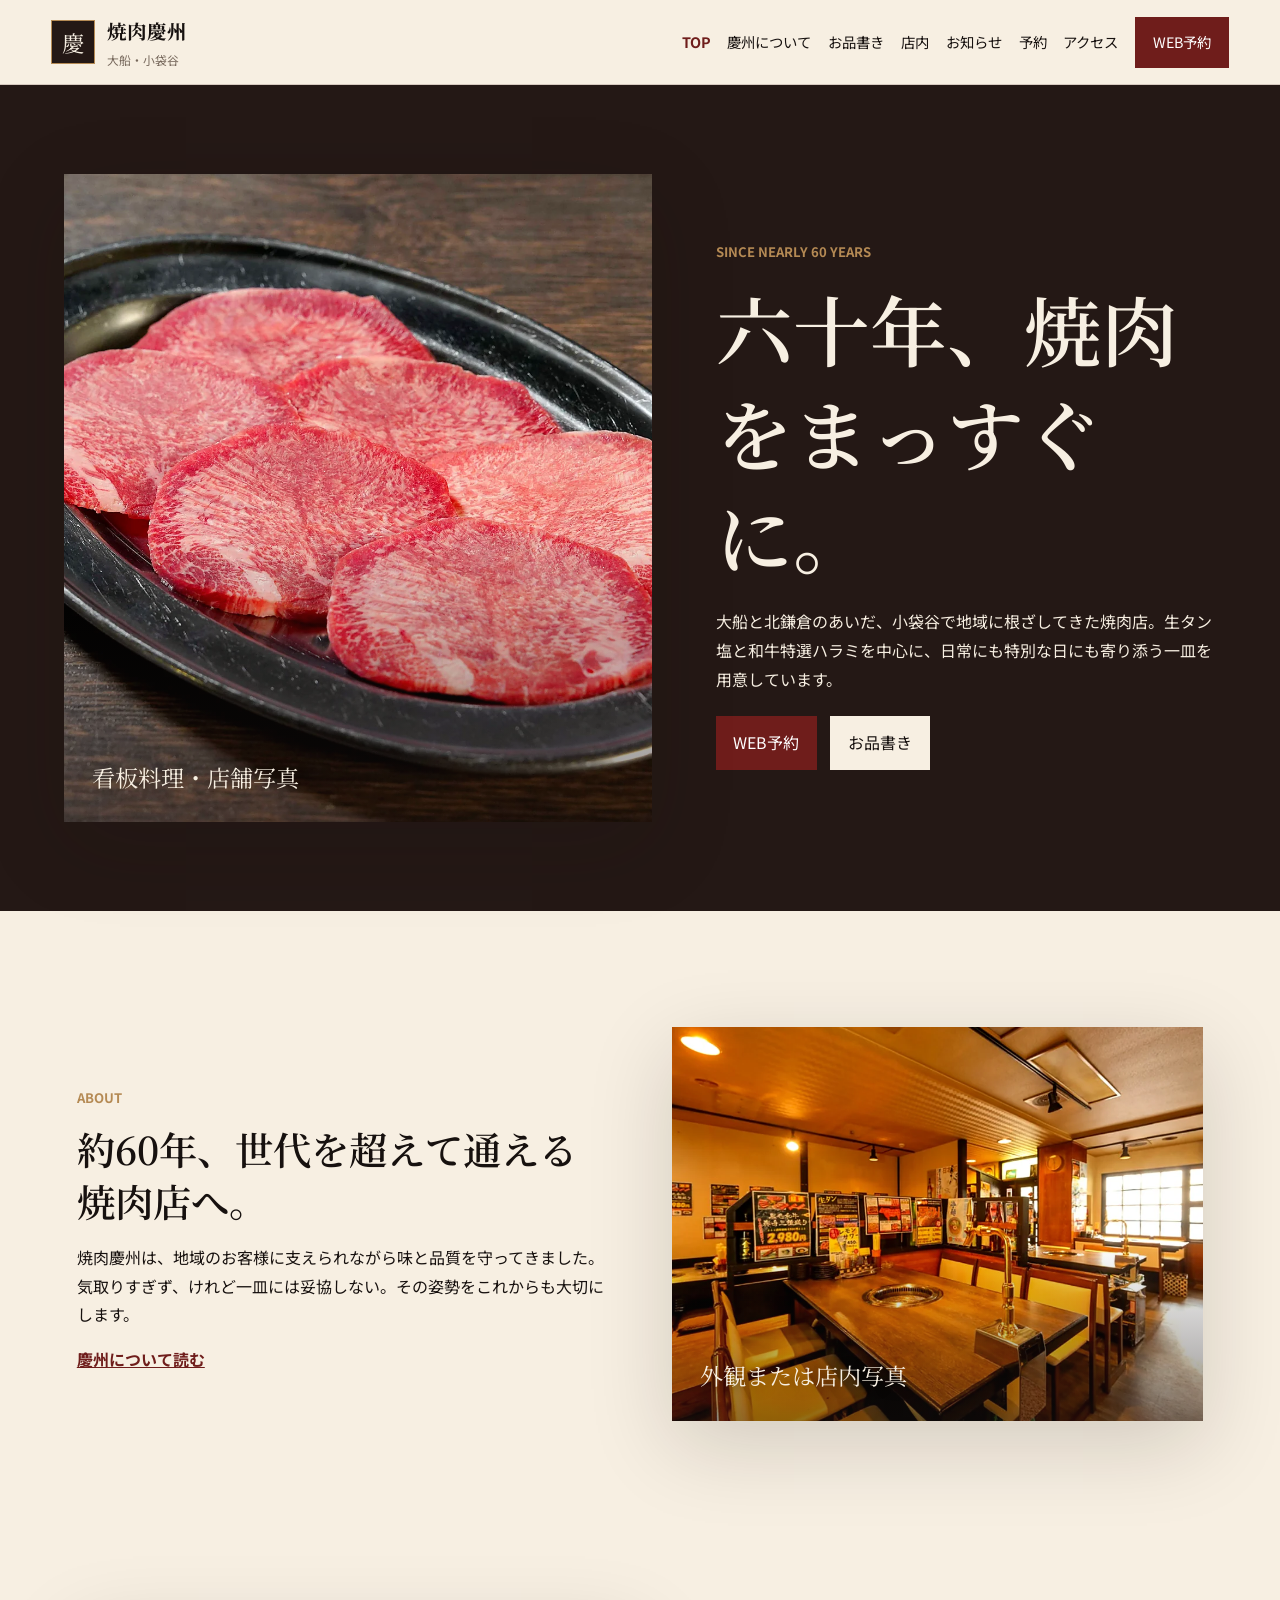
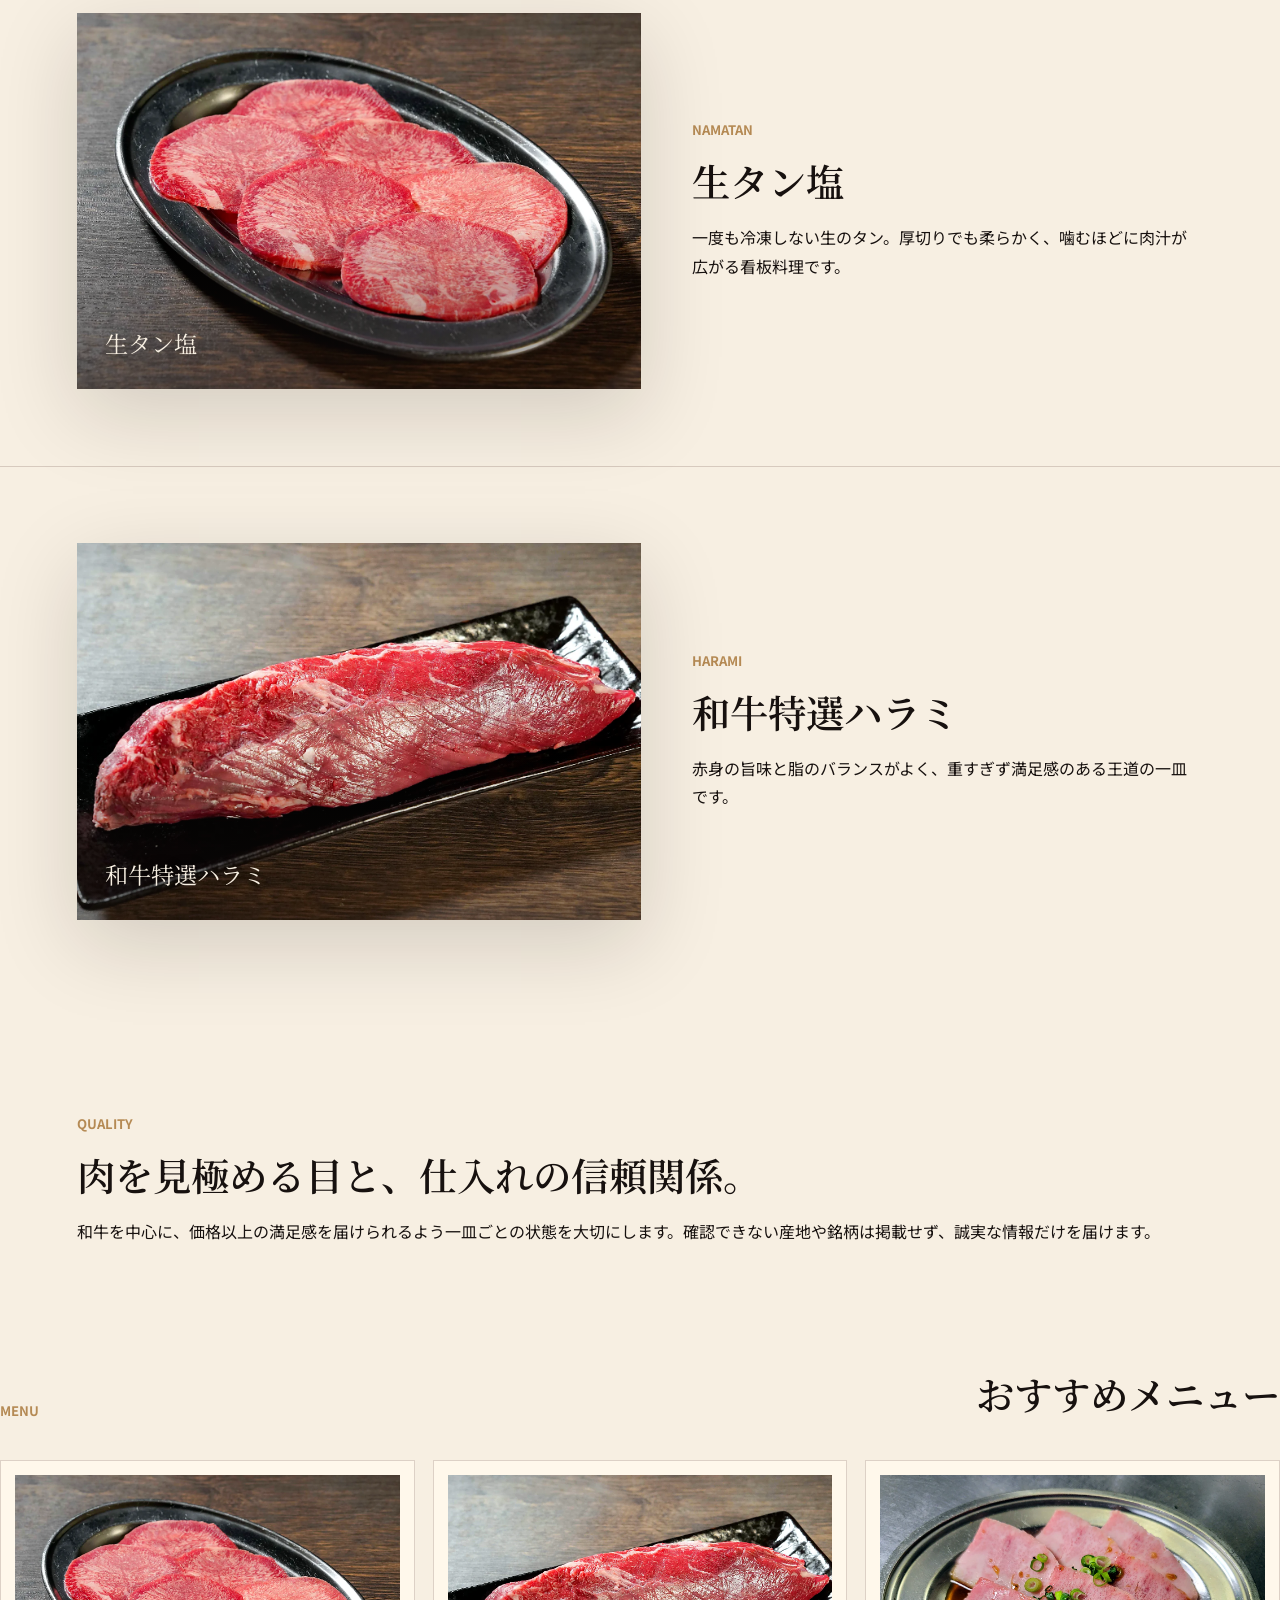
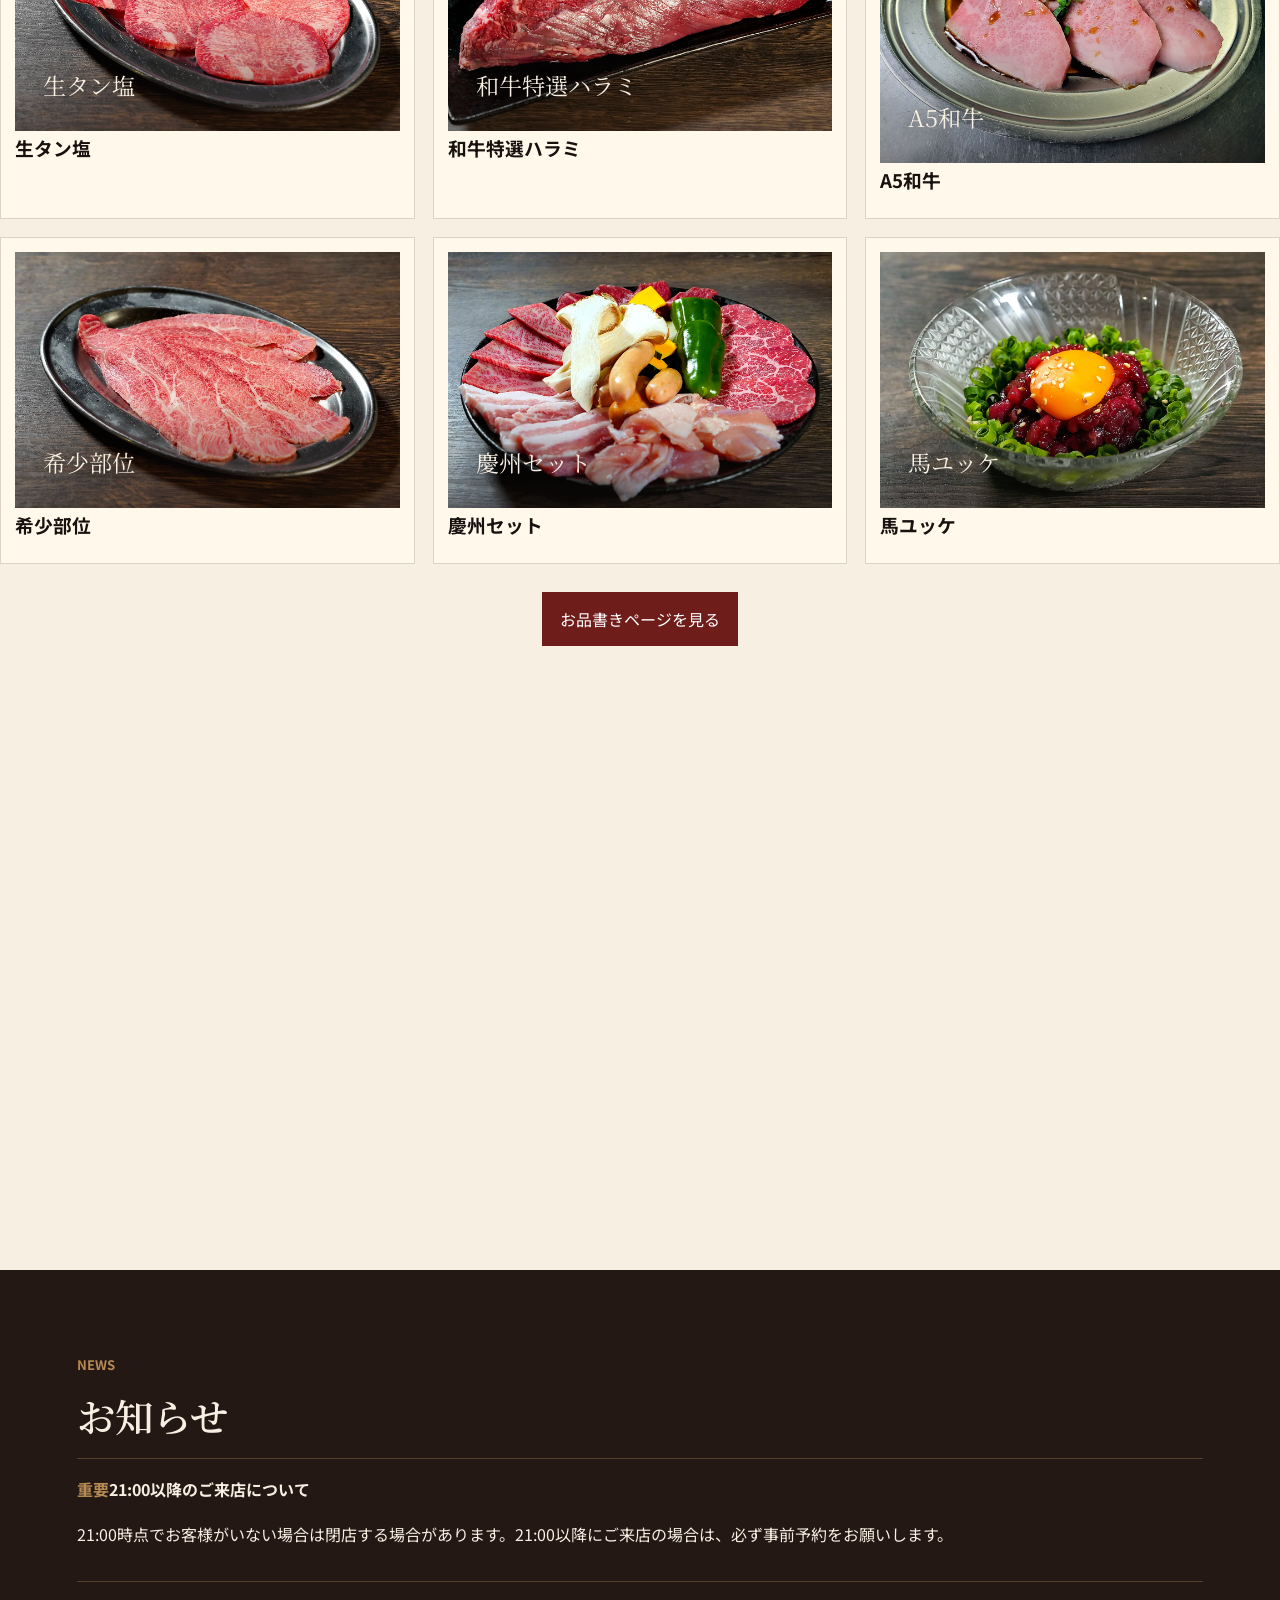
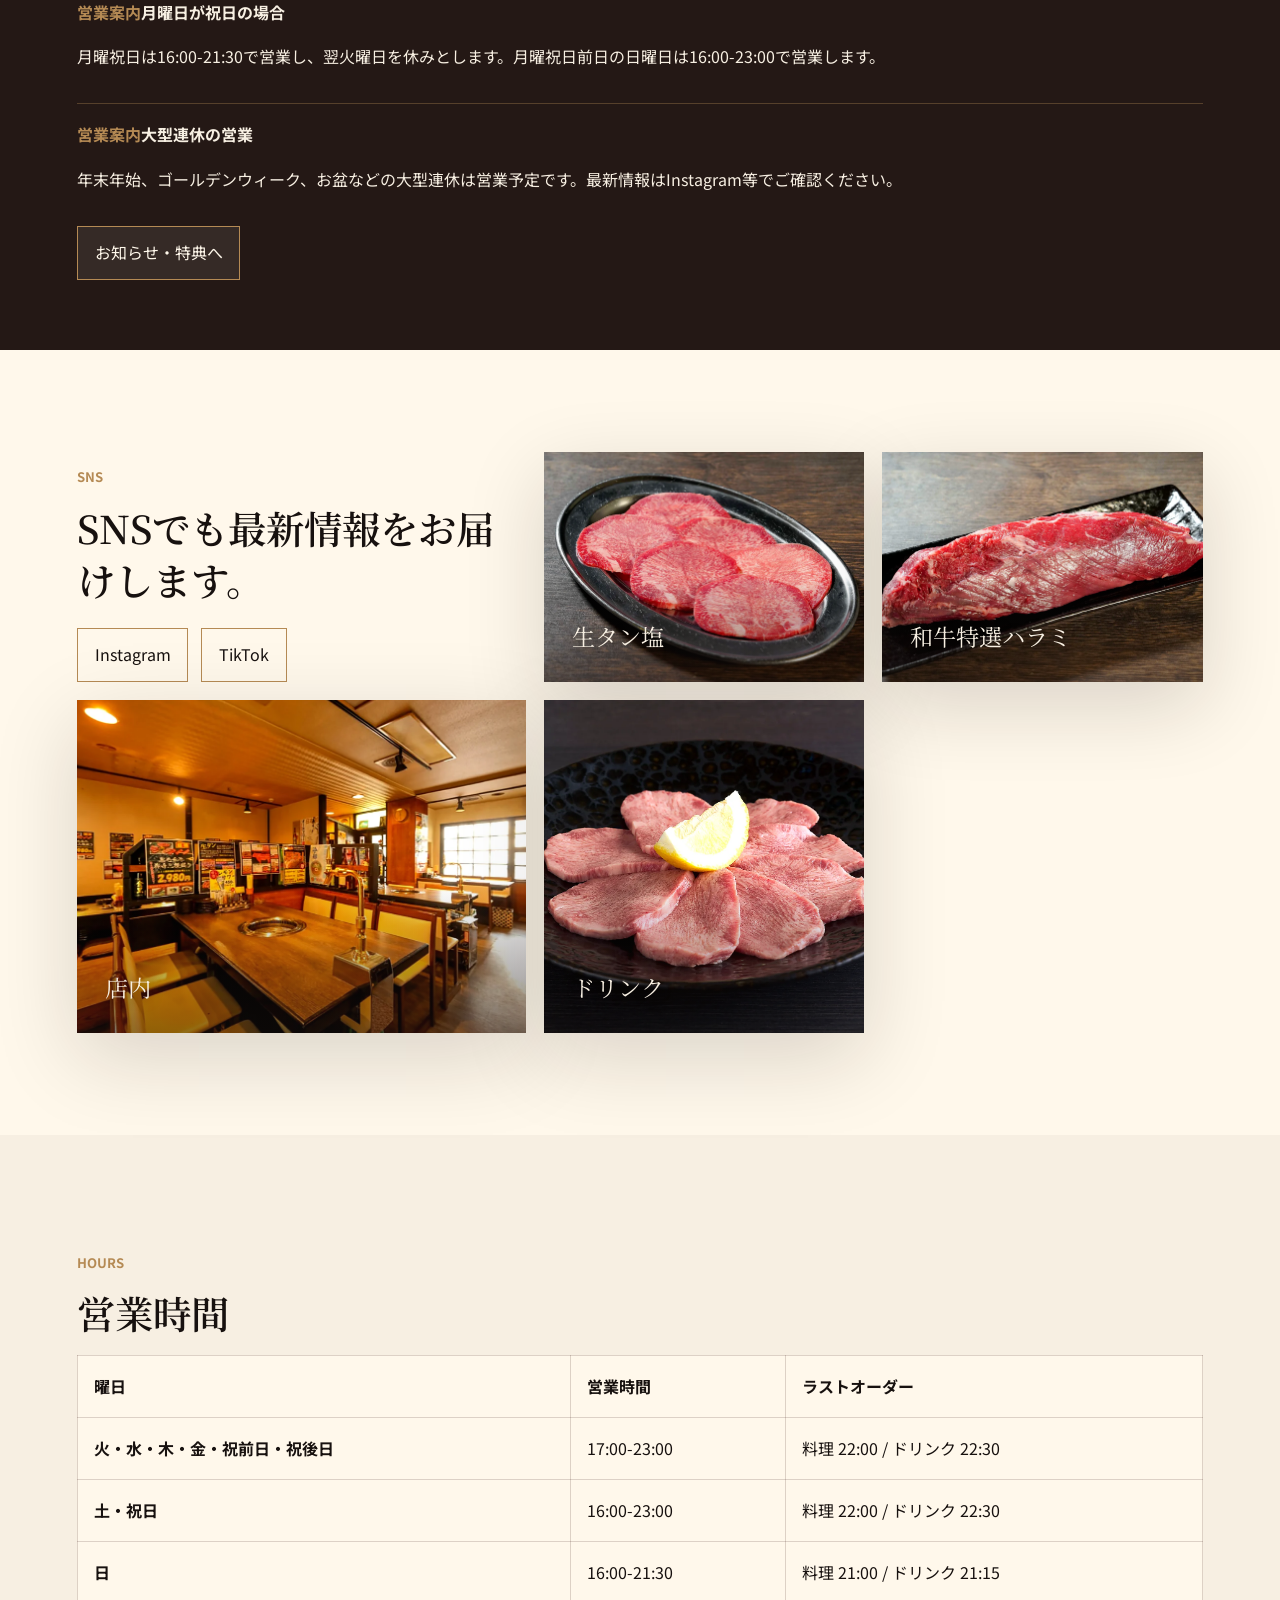
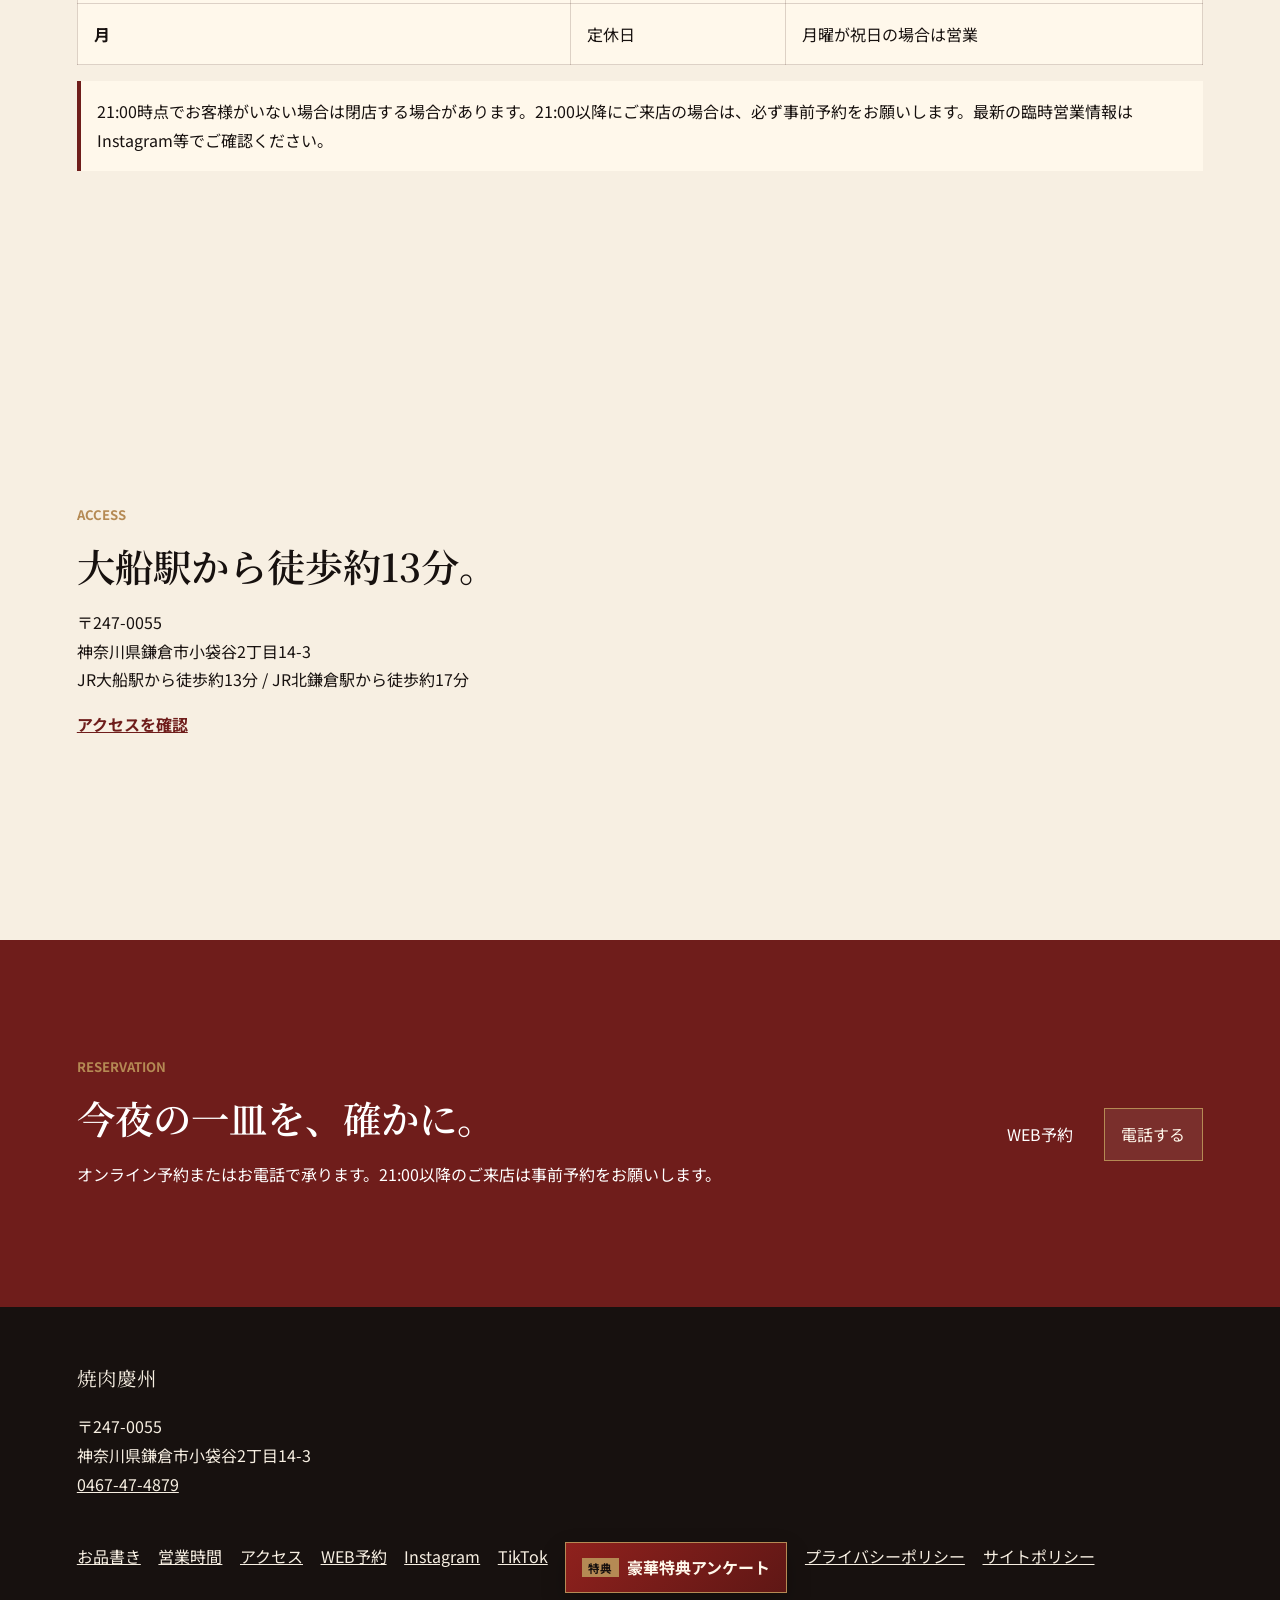
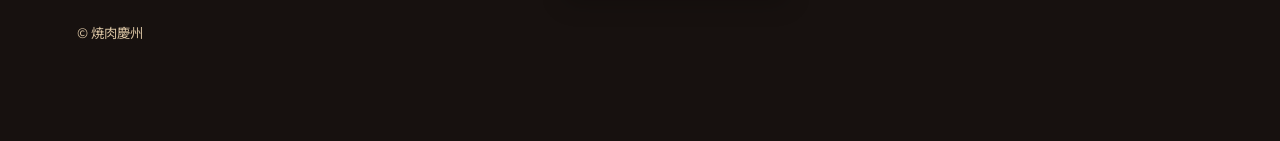
==== commit 6694ba04: "Refine menu and footer CTAs" ====
--- a/index.html
+++ b/index.html
@@ -35,16 +35,16 @@
 <section class="intro split" data-animate><div><p class="eyebrow">About</p><h2>約60年、<wbr>世代を超えて<wbr>通える焼肉店へ。</h2><p>焼肉慶州は、地域のお客様に支えられながら味と品質を守ってきました。気取りすぎず、けれど一皿には妥協しない。その姿勢をこれからも大切にします。</p><a class="text-link" href="about/">慶州について読む</a></div><figure class="photo-slot photo-frame warm" data-animate><img src="./assets/images/table-server.webp" width="918" height="681" loading="lazy" alt="焼肉慶州の店内"><figcaption>外観または店内写真</figcaption></figure></section>
 <section class="signature-grid"><article class="signature" data-animate><figure class="photo-slot photo-frame meat1" data-animate><img src="./assets/images/tanshio.webp" width="1400" height="933" loading="lazy" alt="生タン塩"><figcaption>生タン塩</figcaption></figure><div><p class="eyebrow">Namatan</p><h2>生タン塩</h2><p>一度も冷凍しない生のタン。厚切りでも柔らかく、噛むほどに肉汁が広がる看板料理です。</p></div></article><article class="signature" data-animate><figure class="photo-slot photo-frame meat2" data-animate><img src="./assets/images/harami-ippon.webp" width="1400" height="933" loading="lazy" alt="和牛特選ハラミ"><figcaption>和牛特選ハラミ</figcaption></figure><div><p class="eyebrow">Harami</p><h2>和牛特選ハラミ</h2><p>赤身の旨味と脂のバランスがよく、重すぎず満足感のある王道の一皿です。</p></div></article></section>
 <section class="philosophy" data-animate><p class="eyebrow">Quality</p><h2>肉を見極める目と、仕入れの信頼関係。</h2><p>和牛を中心に、価格以上の満足感を届けられるよう一皿ごとの状態を大切にします。確認できない産地や銘柄は掲載せず、誠実な情報だけを届けます。</p></section>
-<section class="menu-preview" data-animate><div class="section-title"><p class="eyebrow">Menu</p><h2>おすすめメニュー</h2><a class="text-link" href="menu/">詳しいお品書きはこちら</a></div><div class="cards"><article class="menu-card"><figure class="photo-slot photo-frame " data-animate><img src="./assets/images/tanshio.webp" width="1400" height="933" loading="lazy" alt="生タン塩"><figcaption>生タン塩</figcaption></figure><h3>生タン塩</h3><p>正式価格はメニュー表確認後に反映します。</p></article><article class="menu-card"><figure class="photo-slot photo-frame " data-animate><img src="./assets/images/harami-ippon.webp" width="1400" height="933" loading="lazy" alt="和牛特選ハラミ"><figcaption>和牛特選ハラミ</figcaption></figure><h3>和牛特選ハラミ</h3><p>正式価格はメニュー表確認後に反映します。</p></article><article class="menu-card"><figure class="photo-slot photo-frame " data-animate><img src="./assets/images/wagyu-karubi.webp" width="1400" height="1050" loading="lazy" alt="和牛の一皿"><figcaption>A5和牛</figcaption></figure><h3>A5和牛</h3><p>正式価格はメニュー表確認後に反映します。</p></article><article class="menu-card"><figure class="photo-slot photo-frame " data-animate><img src="./assets/images/ushi-hoppe.webp" width="1400" height="933" loading="lazy" alt="希少部位の一皿"><figcaption>希少部位</figcaption></figure><h3>希少部位</h3><p>正式価格はメニュー表確認後に反映します。</p></article><article class="menu-card"><figure class="photo-slot photo-frame " data-animate><img src="./assets/images/keishu-set.webp" width="1400" height="933" loading="lazy" alt="慶州セット"><figcaption>慶州セット</figcaption></figure><h3>慶州セット</h3><p>正式価格はメニュー表確認後に反映します。</p></article><article class="menu-card"><figure class="photo-slot photo-frame " data-animate><img src="./assets/images/uma-yukke.webp" width="1400" height="933" loading="lazy" alt="馬ユッケ"><figcaption>馬ユッケ</figcaption></figure><h3>馬ユッケ</h3><p>正式価格はメニュー表確認後に反映します。</p></article></div></section>
+<section class="menu-preview" data-animate><div class="section-title"><p class="eyebrow">Menu</p><h2>おすすめメニュー</h2></div><div class="cards"><article class="menu-card"><figure class="photo-slot photo-frame " data-animate><img src="./assets/images/tanshio.webp" width="1400" height="933" loading="lazy" alt="生タン塩"><figcaption>生タン塩</figcaption></figure><h3>生タン塩</h3></article><article class="menu-card"><figure class="photo-slot photo-frame " data-animate><img src="./assets/images/harami-ippon.webp" width="1400" height="933" loading="lazy" alt="和牛特選ハラミ"><figcaption>和牛特選ハラミ</figcaption></figure><h3>和牛特選ハラミ</h3></article><article class="menu-card"><figure class="photo-slot photo-frame " data-animate><img src="./assets/images/wagyu-karubi.webp" width="1400" height="1050" loading="lazy" alt="和牛の一皿"><figcaption>A5和牛</figcaption></figure><h3>A5和牛</h3></article><article class="menu-card"><figure class="photo-slot photo-frame " data-animate><img src="./assets/images/ushi-hoppe.webp" width="1400" height="933" loading="lazy" alt="希少部位の一皿"><figcaption>希少部位</figcaption></figure><h3>希少部位</h3></article><article class="menu-card"><figure class="photo-slot photo-frame " data-animate><img src="./assets/images/keishu-set.webp" width="1400" height="933" loading="lazy" alt="慶州セット"><figcaption>慶州セット</figcaption></figure><h3>慶州セット</h3></article><article class="menu-card"><figure class="photo-slot photo-frame " data-animate><img src="./assets/images/uma-yukke.webp" width="1400" height="933" loading="lazy" alt="馬ユッケ"><figcaption>馬ユッケ</figcaption></figure><h3>馬ユッケ</h3></article></div><div class="menu-more"><a class="button primary" href="menu/">お品書きページを見る</a></div></section>
 <section class="split reverse" data-animate><figure class="photo-slot photo-frame space" data-animate><img src="./assets/images/table-server.webp" width="918" height="681" loading="lazy" alt="焼肉慶州の店内"><figcaption>店内写真</figcaption></figure><div><p class="eyebrow">Scene</p><h2>家族でも、記念日でも。</h2><p>家族での食事、友人との時間、夫婦・カップルでの利用、会食や宴会まで。確認できる範囲の店内写真をもとに、落ち着いた使いやすさを伝えます。</p><a class="text-link" href="space/">店内を見る</a></div></section>
 <section class="news-strip" data-animate><p class="eyebrow">News</p><h2>お知らせ</h2><article><span>重要</span><strong>21:00以降のご来店について</strong><p>21:00時点でお客様がいない場合は閉店する場合があります。21:00以降にご来店の場合は、必ず事前予約をお願いします。</p></article><article><span>営業案内</span><strong>月曜日が祝日の場合</strong><p>月曜祝日は16:00-21:30で営業し、翌火曜日を休みとします。月曜祝日前日の日曜日は16:00-23:00で営業します。</p></article><article><span>営業案内</span><strong>大型連休の営業</strong><p>年末年始、ゴールデンウィーク、お盆などの大型連休は営業予定です。最新情報はInstagram等でご確認ください。</p></article><a class="button ghost" href="news/">お知らせ・特典へ</a></section>
-<section class="sns-gallery" data-animate><div><p class="eyebrow">SNS</p><h2>SNSでも最新情報をお届けします。</h2><p>写真は提供素材を使用して構成します。無断転載は行いません。</p><div class="cta-row"><a class="button ghost" href="https://www.instagram.com/keishu.ofuna/" target="_blank" rel="noopener">Instagram</a><a class="button ghost" href="https://www.tiktok.com/@yaki29keishu" target="_blank" rel="noopener">TikTok</a></div></div><figure class="photo-slot photo-frame small" data-animate><img src="./assets/images/tanshio.webp" width="1400" height="933" loading="lazy" alt="生タン塩"><figcaption>生タン塩</figcaption></figure><figure class="photo-slot photo-frame small" data-animate><img src="./assets/images/harami-ippon.webp" width="1400" height="933" loading="lazy" alt="和牛特選ハラミ"><figcaption>和牛特選ハラミ</figcaption></figure><figure class="photo-slot photo-frame small" data-animate><img src="./assets/images/table-server.webp" width="918" height="681" loading="lazy" alt="焼肉慶州の店内"><figcaption>店内</figcaption></figure><figure class="photo-slot photo-frame small" data-animate><img src="./assets/images/scene-0032111.webp" width="1400" height="933" loading="lazy" alt="料理と合わせたい一皿"><figcaption>ドリンク</figcaption></figure></section>
+<section class="sns-gallery" data-animate><div><p class="eyebrow">SNS</p><h2>SNSでも最新情報をお届けします。</h2><div class="cta-row"><a class="button ghost" href="https://www.instagram.com/keishu.ofuna/" target="_blank" rel="noopener">Instagram</a><a class="button ghost" href="https://www.tiktok.com/@yaki29keishu" target="_blank" rel="noopener">TikTok</a></div></div><figure class="photo-slot photo-frame small" data-animate><img src="./assets/images/tanshio.webp" width="1400" height="933" loading="lazy" alt="生タン塩"><figcaption>生タン塩</figcaption></figure><figure class="photo-slot photo-frame small" data-animate><img src="./assets/images/harami-ippon.webp" width="1400" height="933" loading="lazy" alt="和牛特選ハラミ"><figcaption>和牛特選ハラミ</figcaption></figure><figure class="photo-slot photo-frame small" data-animate><img src="./assets/images/table-server.webp" width="918" height="681" loading="lazy" alt="焼肉慶州の店内"><figcaption>店内</figcaption></figure><figure class="photo-slot photo-frame small" data-animate><img src="./assets/images/scene-0032111.webp" width="1400" height="933" loading="lazy" alt="料理と合わせたい一皿"><figcaption>ドリンク</figcaption></figure></section>
 <section class="hours-section" id="hours" data-animate><p class="eyebrow">Hours</p><h2>営業時間</h2><div class="table-wrap"><table class="hours-table"><thead><tr><th>曜日</th><th>営業時間</th><th>ラストオーダー</th></tr></thead><tbody><tr><th>火・水・木・金・祝前日・祝後日</th><td>17:00-23:00</td><td>料理 22:00 / ドリンク 22:30</td></tr><tr><th>土・祝日</th><td>16:00-23:00</td><td>料理 22:00 / ドリンク 22:30</td></tr><tr><th>日</th><td>16:00-21:30</td><td>料理 21:00 / ドリンク 21:15</td></tr><tr><th>月</th><td>定休日</td><td>月曜が祝日の場合は営業</td></tr></tbody></table></div><p class="notice">21:00時点でお客様がいない場合は閉店する場合があります。21:00以降にご来店の場合は、必ず事前予約をお願いします。最新の臨時営業情報はInstagram等でご確認ください。</p></section>
 <section class="access-preview split" data-animate><div><p class="eyebrow">Access</p><h2>大船駅から徒歩約13分。</h2><p>〒247-0055<br>神奈川県鎌倉市小袋谷2丁目14-3<br>JR大船駅から徒歩約13分 / JR北鎌倉駅から徒歩約17分</p><a class="text-link" href="access/">アクセスを確認</a></div><iframe title="焼肉慶州 Google Map" loading="lazy" src="https://www.google.com/maps?q=%E7%A5%9E%E5%A5%88%E5%B7%9D%E7%9C%8C%E9%8E%8C%E5%80%89%E5%B8%82%E5%B0%8F%E8%A2%8B%E8%B0%B72%E4%B8%81%E7%9B%AE14-3&output=embed"></iframe></section>
 <section class="reservation-band" data-animate><div><p class="eyebrow">Reservation</p><h2>今夜の一皿を、確かに。</h2><p>オンライン予約またはお電話で承ります。21:00以降のご来店は事前予約をお願いします。</p></div><div class="cta-row"><a class="button primary" href="https://app.tablerequest.jp/shops/2c1fe4e0843c6ff3?rwg_token=AFd1xnGtr5i5IaG-dhALoyEuZQB2G1sKMqHwu0dbVAIJrFouCgKc_KUlvJDfpgURwGHbo14g0djIZqGF4w6MeLsTkP3F0ENHYA%3D%3D" target="_blank" rel="noopener">WEB予約</a><a class="button ghost" href="tel:0467474879">電話する</a></div></section></main>
 <footer class="site-footer">
   <div><a class="footer-brand" href="./">焼肉慶州</a><p>〒247-0055<br>神奈川県鎌倉市小袋谷2丁目14-3<br><a href="tel:0467474879">0467-47-4879</a></p></div>
-  <div class="footer-links"><a href="menu/">お品書き</a><a href="access/#hours">営業時間</a><a href="access/">アクセス</a><a href="https://app.tablerequest.jp/shops/2c1fe4e0843c6ff3?rwg_token=AFd1xnGtr5i5IaG-dhALoyEuZQB2G1sKMqHwu0dbVAIJrFouCgKc_KUlvJDfpgURwGHbo14g0djIZqGF4w6MeLsTkP3F0ENHYA%3D%3D" target="_blank" rel="noopener">WEB予約</a><a href="https://www.instagram.com/keishu.ofuna/" target="_blank" rel="noopener">Instagram</a><a href="https://www.tiktok.com/@yaki29keishu" target="_blank" rel="noopener">TikTok</a><a href="https://www.kuchikomi-first.com/survey/01457e76-ad80-47a3-ad61-de7daa0e93a4" target="_blank" rel="noopener">豪華特典アンケート</a><a href="privacy/#privacy">プライバシーポリシー</a><a href="privacy/#sitepolicy">サイトポリシー</a></div>
+  <div class="footer-links"><a href="menu/">お品書き</a><a href="access/#hours">営業時間</a><a href="access/">アクセス</a><a href="https://app.tablerequest.jp/shops/2c1fe4e0843c6ff3?rwg_token=AFd1xnGtr5i5IaG-dhALoyEuZQB2G1sKMqHwu0dbVAIJrFouCgKc_KUlvJDfpgURwGHbo14g0djIZqGF4w6MeLsTkP3F0ENHYA%3D%3D" target="_blank" rel="noopener">WEB予約</a><a href="https://www.instagram.com/keishu.ofuna/" target="_blank" rel="noopener">Instagram</a><a href="https://www.tiktok.com/@yaki29keishu" target="_blank" rel="noopener">TikTok</a><a class="survey-link" href="https://www.kuchikomi-first.com/survey/01457e76-ad80-47a3-ad61-de7daa0e93a4" target="_blank" rel="noopener">豪華特典アンケート</a><a href="privacy/#privacy">プライバシーポリシー</a><a href="privacy/#sitepolicy">サイトポリシー</a></div>
   <small class="copy">© 焼肉慶州</small>
 </footer>
 <div class="mobile-cta" aria-label="予約導線"><a href="tel:0467474879">電話</a><a href="https://app.tablerequest.jp/shops/2c1fe4e0843c6ff3?rwg_token=AFd1xnGtr5i5IaG-dhALoyEuZQB2G1sKMqHwu0dbVAIJrFouCgKc_KUlvJDfpgURwGHbo14g0djIZqGF4w6MeLsTkP3F0ENHYA%3D%3D" target="_blank" rel="noopener">WEB予約</a></div>
--- a/assets/styles.css
+++ b/assets/styles.css
@@ -30,3 +30,41 @@
   .mobile-cta a:last-child { top: 56px; }
   .site-footer { padding-bottom: 150px; }
 }
+.footer-links .survey-link {
+  display: inline-flex;
+  align-items: center;
+  justify-content: center;
+  min-height: 42px;
+  padding: .62rem 1rem;
+  background: linear-gradient(135deg, #8f211d, #5f1715);
+  border: 1px solid var(--bronze);
+  color: #fff8eb;
+  font-weight: 700;
+  text-decoration: none;
+  box-shadow: 0 10px 24px rgba(0,0,0,.22);
+}
+.footer-links .survey-link::before {
+  content: "特典";
+  margin-right: .55rem;
+  padding: .1rem .38rem;
+  background: var(--bronze);
+  color: var(--ink);
+  font-size: .72rem;
+  line-height: 1.4;
+}
+.menu-more {
+  display: flex;
+  justify-content: center;
+  margin-top: 28px;
+}
+.news-strip .button.ghost,
+.reservation-band .button.ghost {
+  color: #fff8eb;
+  border-color: var(--bronze);
+  background: rgba(255,248,235,.08);
+}
+.news-strip .button.ghost:hover,
+.reservation-band .button.ghost:hover {
+  background: #fff8eb;
+  color: var(--ink);
+}
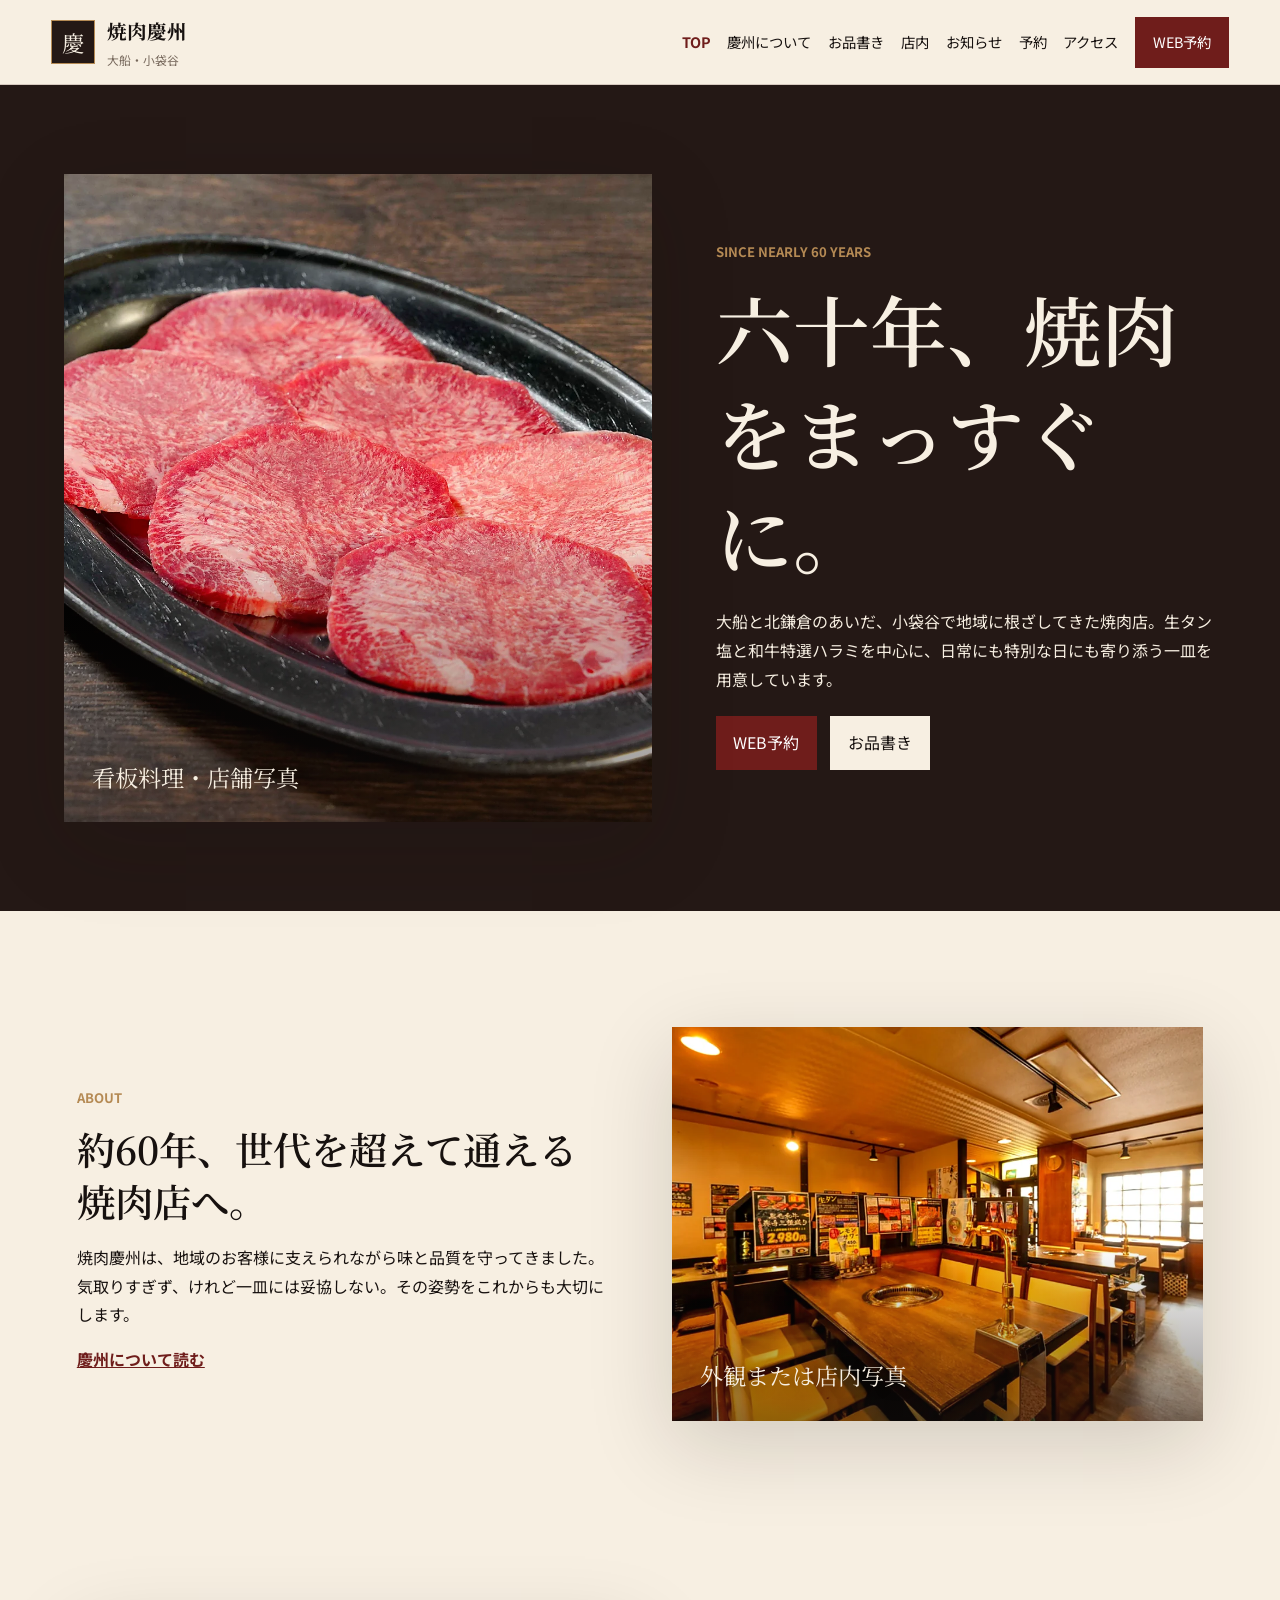
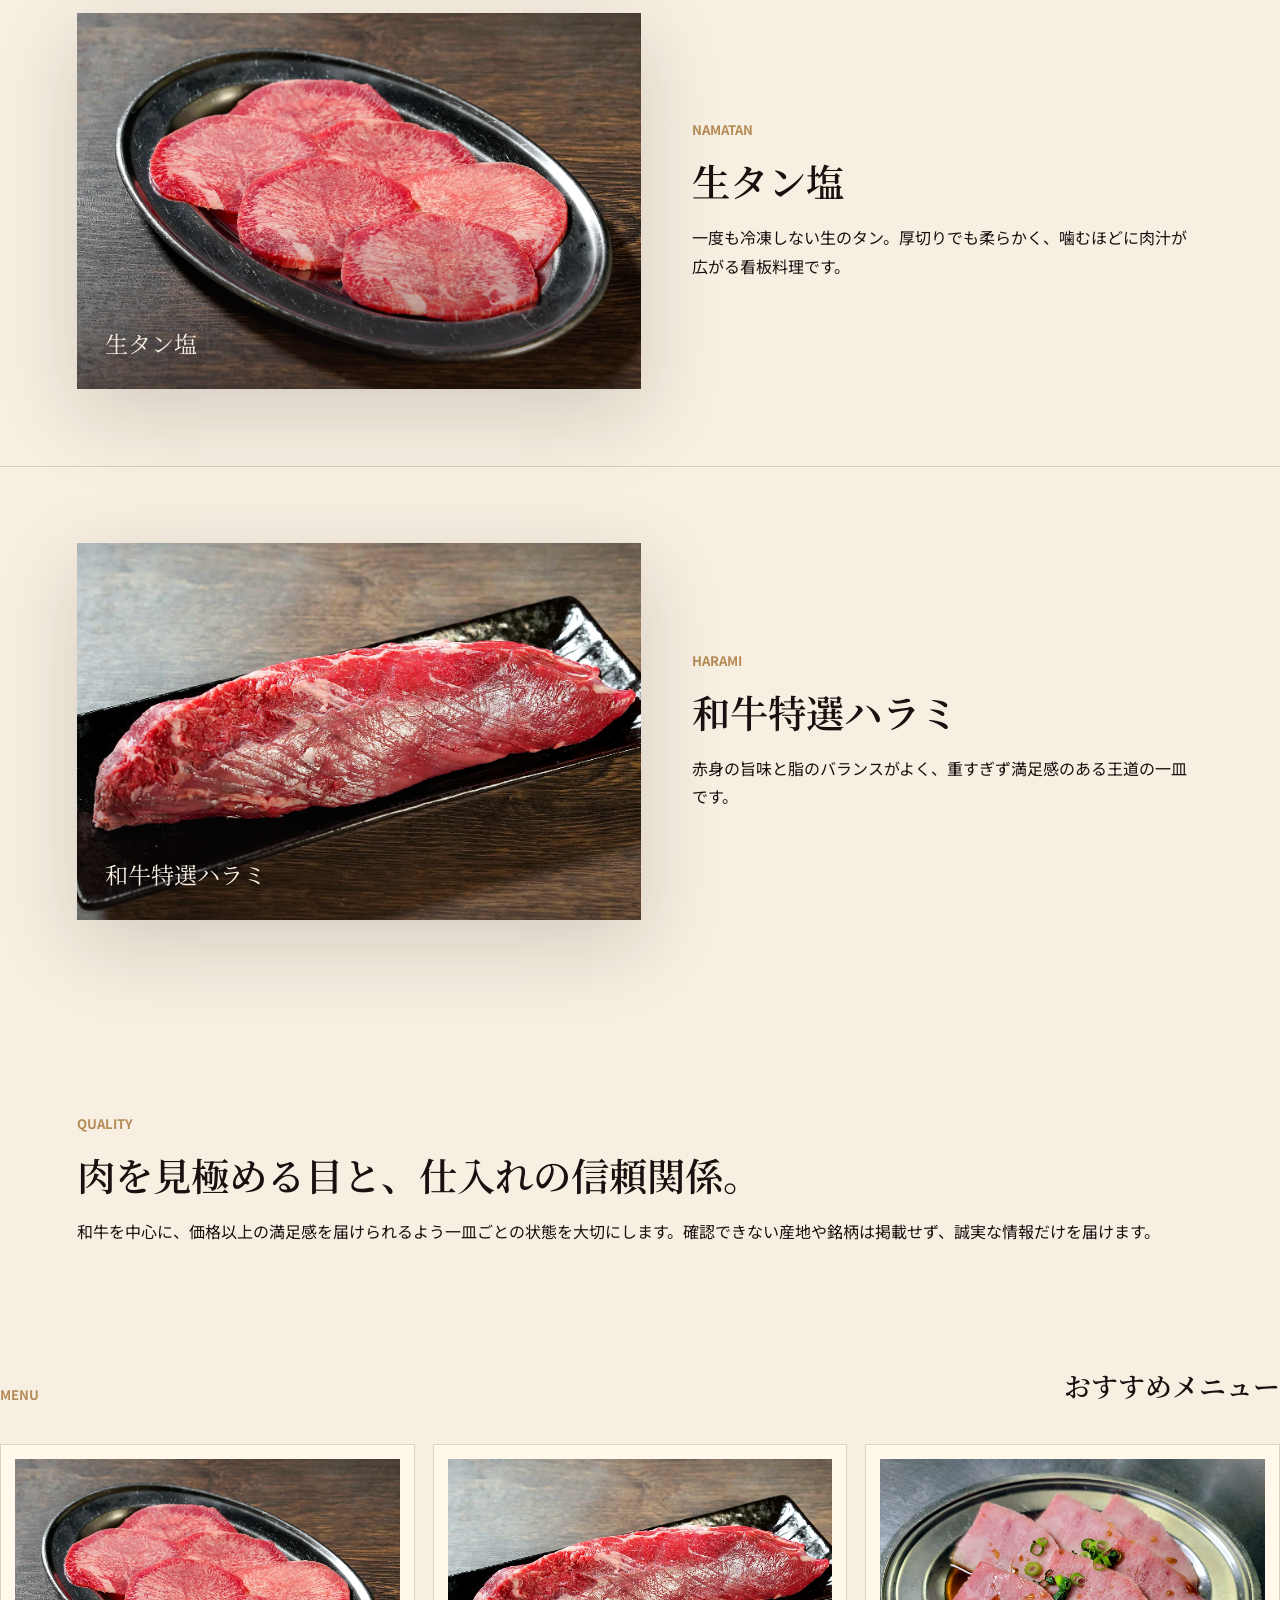
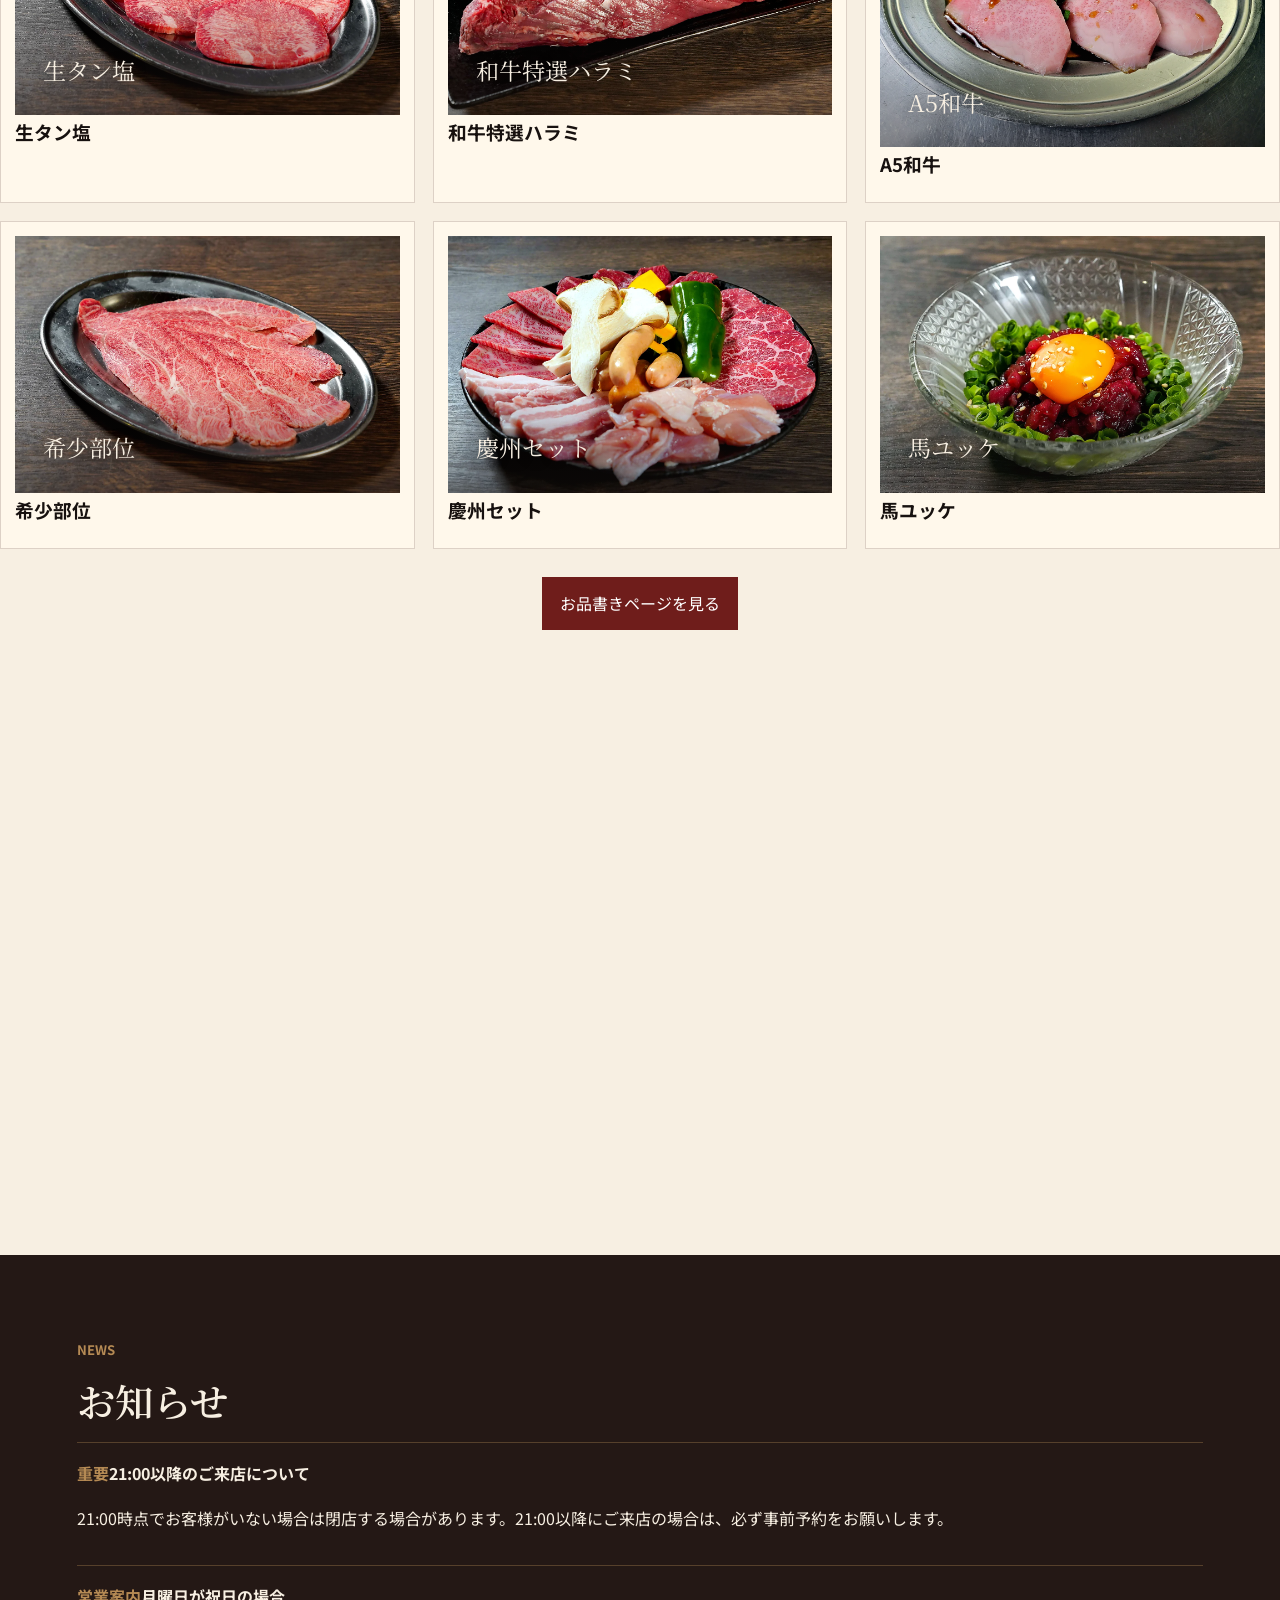
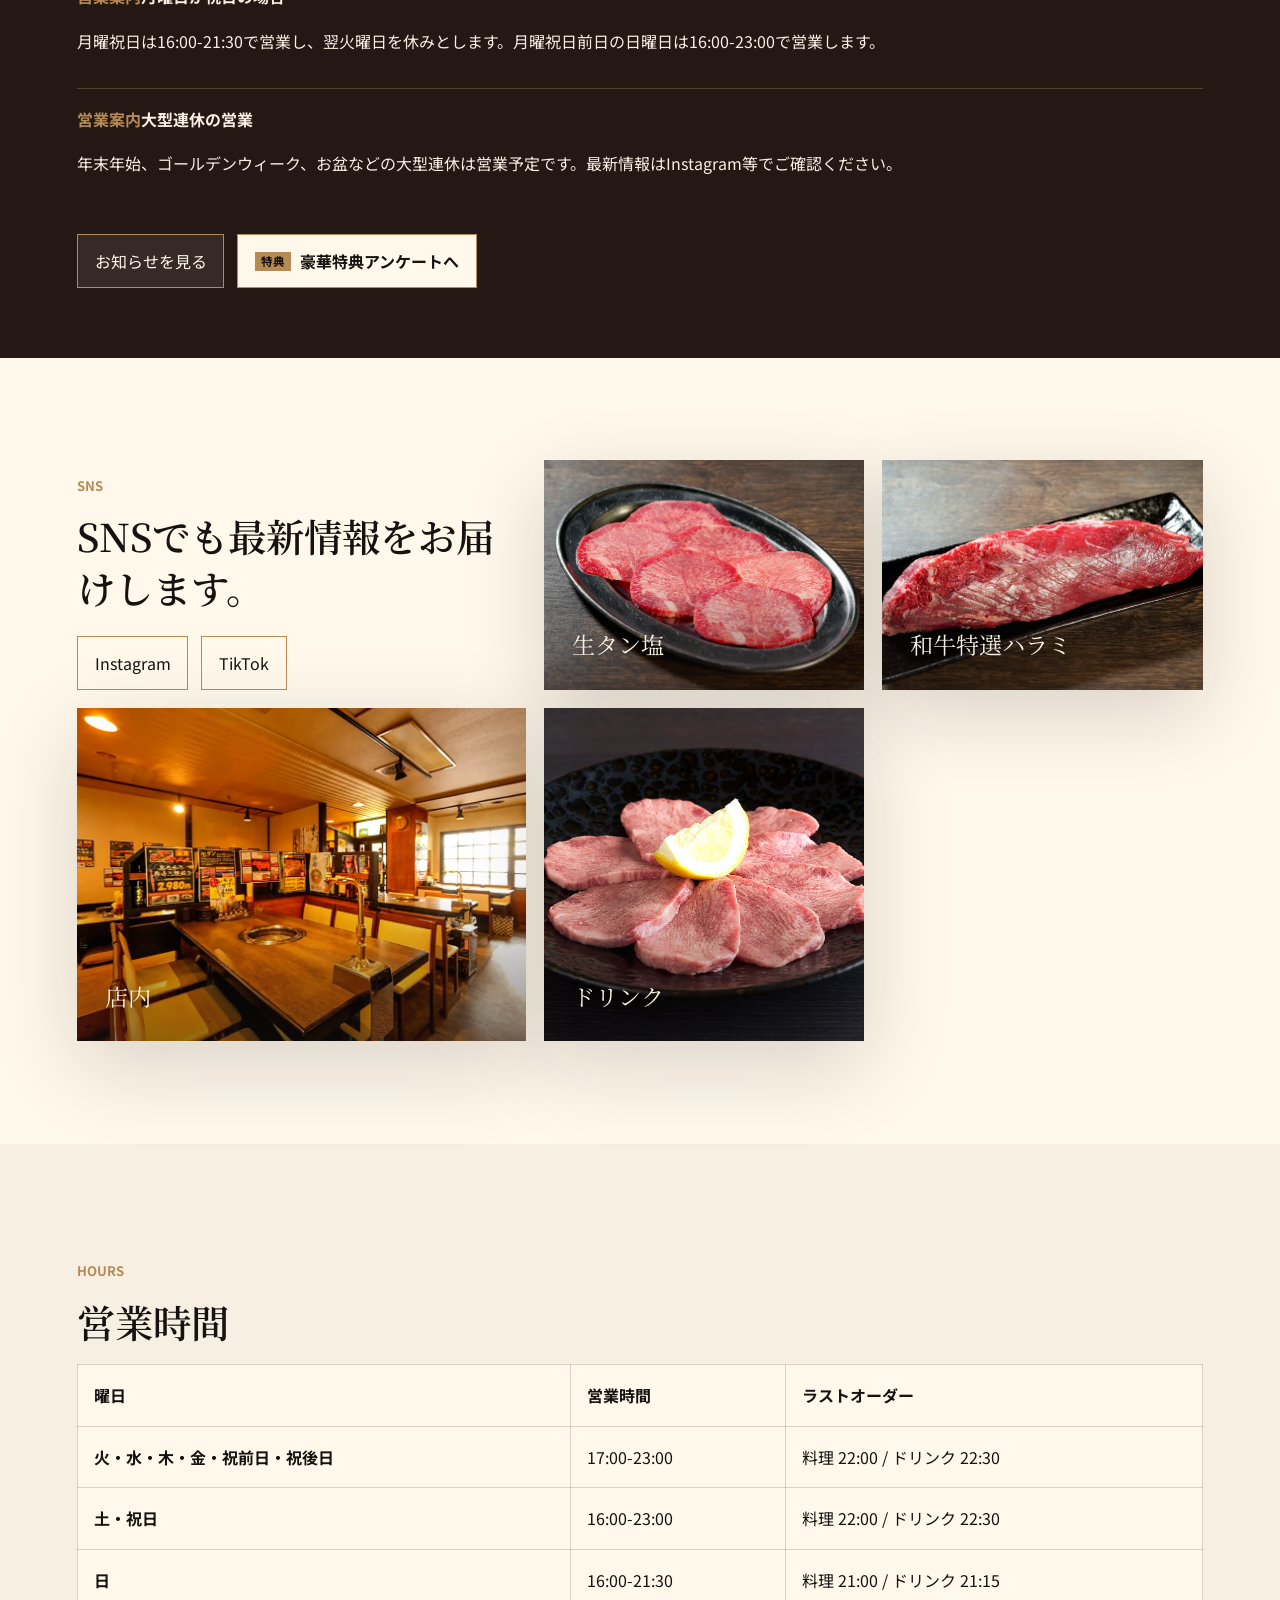
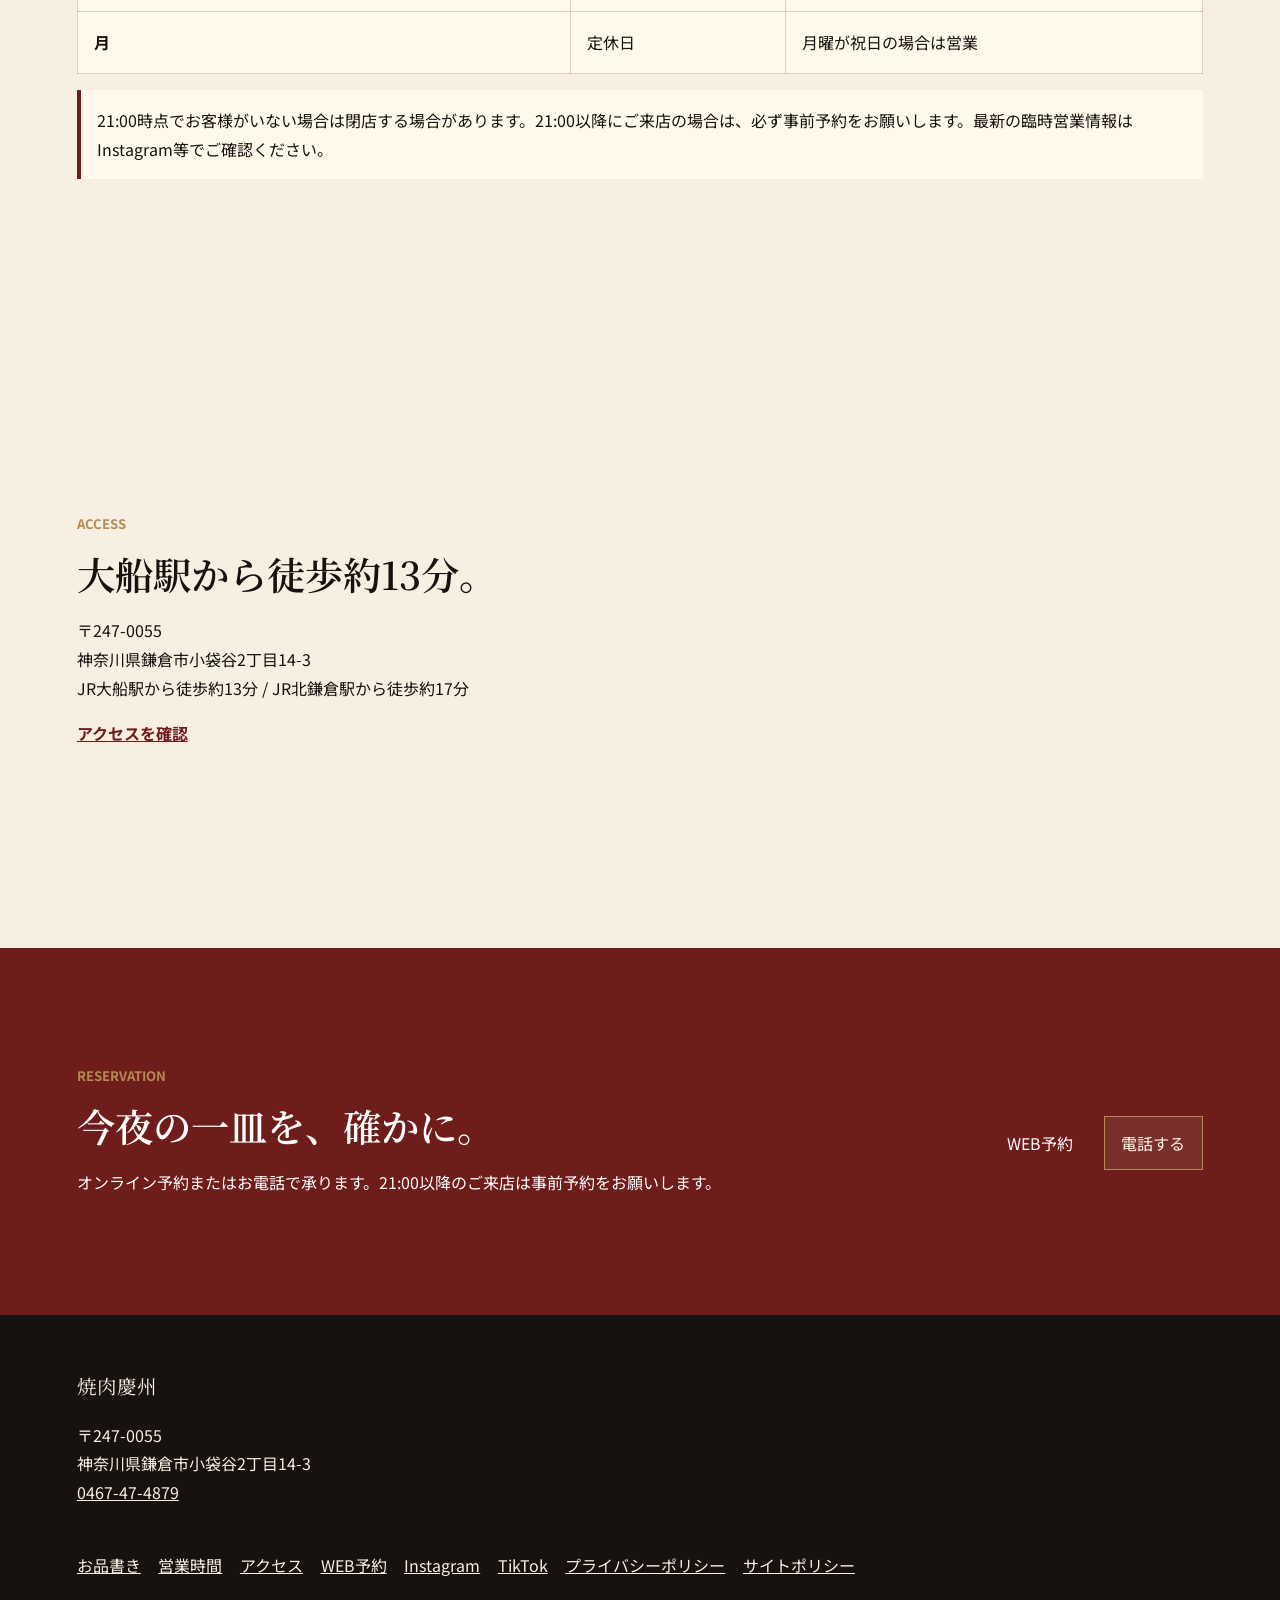
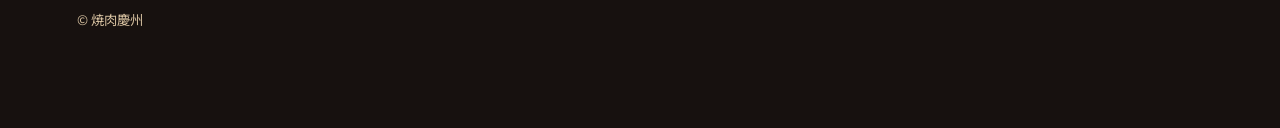
==== commit b20a1f10: "Adjust survey placement and space page" ====
--- a/index.html
+++ b/index.html
@@ -37,14 +37,14 @@
 <section class="philosophy" data-animate><p class="eyebrow">Quality</p><h2>肉を見極める目と、仕入れの信頼関係。</h2><p>和牛を中心に、価格以上の満足感を届けられるよう一皿ごとの状態を大切にします。確認できない産地や銘柄は掲載せず、誠実な情報だけを届けます。</p></section>
 <section class="menu-preview" data-animate><div class="section-title"><p class="eyebrow">Menu</p><h2>おすすめメニュー</h2></div><div class="cards"><article class="menu-card"><figure class="photo-slot photo-frame " data-animate><img src="./assets/images/tanshio.webp" width="1400" height="933" loading="lazy" alt="生タン塩"><figcaption>生タン塩</figcaption></figure><h3>生タン塩</h3></article><article class="menu-card"><figure class="photo-slot photo-frame " data-animate><img src="./assets/images/harami-ippon.webp" width="1400" height="933" loading="lazy" alt="和牛特選ハラミ"><figcaption>和牛特選ハラミ</figcaption></figure><h3>和牛特選ハラミ</h3></article><article class="menu-card"><figure class="photo-slot photo-frame " data-animate><img src="./assets/images/wagyu-karubi.webp" width="1400" height="1050" loading="lazy" alt="和牛の一皿"><figcaption>A5和牛</figcaption></figure><h3>A5和牛</h3></article><article class="menu-card"><figure class="photo-slot photo-frame " data-animate><img src="./assets/images/ushi-hoppe.webp" width="1400" height="933" loading="lazy" alt="希少部位の一皿"><figcaption>希少部位</figcaption></figure><h3>希少部位</h3></article><article class="menu-card"><figure class="photo-slot photo-frame " data-animate><img src="./assets/images/keishu-set.webp" width="1400" height="933" loading="lazy" alt="慶州セット"><figcaption>慶州セット</figcaption></figure><h3>慶州セット</h3></article><article class="menu-card"><figure class="photo-slot photo-frame " data-animate><img src="./assets/images/uma-yukke.webp" width="1400" height="933" loading="lazy" alt="馬ユッケ"><figcaption>馬ユッケ</figcaption></figure><h3>馬ユッケ</h3></article></div><div class="menu-more"><a class="button primary" href="menu/">お品書きページを見る</a></div></section>
 <section class="split reverse" data-animate><figure class="photo-slot photo-frame space" data-animate><img src="./assets/images/table-server.webp" width="918" height="681" loading="lazy" alt="焼肉慶州の店内"><figcaption>店内写真</figcaption></figure><div><p class="eyebrow">Scene</p><h2>家族でも、記念日でも。</h2><p>家族での食事、友人との時間、夫婦・カップルでの利用、会食や宴会まで。確認できる範囲の店内写真をもとに、落ち着いた使いやすさを伝えます。</p><a class="text-link" href="space/">店内を見る</a></div></section>
-<section class="news-strip" data-animate><p class="eyebrow">News</p><h2>お知らせ</h2><article><span>重要</span><strong>21:00以降のご来店について</strong><p>21:00時点でお客様がいない場合は閉店する場合があります。21:00以降にご来店の場合は、必ず事前予約をお願いします。</p></article><article><span>営業案内</span><strong>月曜日が祝日の場合</strong><p>月曜祝日は16:00-21:30で営業し、翌火曜日を休みとします。月曜祝日前日の日曜日は16:00-23:00で営業します。</p></article><article><span>営業案内</span><strong>大型連休の営業</strong><p>年末年始、ゴールデンウィーク、お盆などの大型連休は営業予定です。最新情報はInstagram等でご確認ください。</p></article><a class="button ghost" href="news/">お知らせ・特典へ</a></section>
+<section class="news-strip" data-animate><p class="eyebrow">News</p><h2>お知らせ</h2><article><span>重要</span><strong>21:00以降のご来店について</strong><p>21:00時点でお客様がいない場合は閉店する場合があります。21:00以降にご来店の場合は、必ず事前予約をお願いします。</p></article><article><span>営業案内</span><strong>月曜日が祝日の場合</strong><p>月曜祝日は16:00-21:30で営業し、翌火曜日を休みとします。月曜祝日前日の日曜日は16:00-23:00で営業します。</p></article><article><span>営業案内</span><strong>大型連休の営業</strong><p>年末年始、ゴールデンウィーク、お盆などの大型連休は営業予定です。最新情報はInstagram等でご確認ください。</p></article><div class="news-actions"><a class="button ghost" href="news/">お知らせを見る</a><a class="button survey-button" href="https://www.kuchikomi-first.com/survey/01457e76-ad80-47a3-ad61-de7daa0e93a4" target="_blank" rel="noopener">豪華特典アンケートへ</a></div></section>
 <section class="sns-gallery" data-animate><div><p class="eyebrow">SNS</p><h2>SNSでも最新情報をお届けします。</h2><div class="cta-row"><a class="button ghost" href="https://www.instagram.com/keishu.ofuna/" target="_blank" rel="noopener">Instagram</a><a class="button ghost" href="https://www.tiktok.com/@yaki29keishu" target="_blank" rel="noopener">TikTok</a></div></div><figure class="photo-slot photo-frame small" data-animate><img src="./assets/images/tanshio.webp" width="1400" height="933" loading="lazy" alt="生タン塩"><figcaption>生タン塩</figcaption></figure><figure class="photo-slot photo-frame small" data-animate><img src="./assets/images/harami-ippon.webp" width="1400" height="933" loading="lazy" alt="和牛特選ハラミ"><figcaption>和牛特選ハラミ</figcaption></figure><figure class="photo-slot photo-frame small" data-animate><img src="./assets/images/table-server.webp" width="918" height="681" loading="lazy" alt="焼肉慶州の店内"><figcaption>店内</figcaption></figure><figure class="photo-slot photo-frame small" data-animate><img src="./assets/images/scene-0032111.webp" width="1400" height="933" loading="lazy" alt="料理と合わせたい一皿"><figcaption>ドリンク</figcaption></figure></section>
 <section class="hours-section" id="hours" data-animate><p class="eyebrow">Hours</p><h2>営業時間</h2><div class="table-wrap"><table class="hours-table"><thead><tr><th>曜日</th><th>営業時間</th><th>ラストオーダー</th></tr></thead><tbody><tr><th>火・水・木・金・祝前日・祝後日</th><td>17:00-23:00</td><td>料理 22:00 / ドリンク 22:30</td></tr><tr><th>土・祝日</th><td>16:00-23:00</td><td>料理 22:00 / ドリンク 22:30</td></tr><tr><th>日</th><td>16:00-21:30</td><td>料理 21:00 / ドリンク 21:15</td></tr><tr><th>月</th><td>定休日</td><td>月曜が祝日の場合は営業</td></tr></tbody></table></div><p class="notice">21:00時点でお客様がいない場合は閉店する場合があります。21:00以降にご来店の場合は、必ず事前予約をお願いします。最新の臨時営業情報はInstagram等でご確認ください。</p></section>
 <section class="access-preview split" data-animate><div><p class="eyebrow">Access</p><h2>大船駅から徒歩約13分。</h2><p>〒247-0055<br>神奈川県鎌倉市小袋谷2丁目14-3<br>JR大船駅から徒歩約13分 / JR北鎌倉駅から徒歩約17分</p><a class="text-link" href="access/">アクセスを確認</a></div><iframe title="焼肉慶州 Google Map" loading="lazy" src="https://www.google.com/maps?q=%E7%A5%9E%E5%A5%88%E5%B7%9D%E7%9C%8C%E9%8E%8C%E5%80%89%E5%B8%82%E5%B0%8F%E8%A2%8B%E8%B0%B72%E4%B8%81%E7%9B%AE14-3&output=embed"></iframe></section>
 <section class="reservation-band" data-animate><div><p class="eyebrow">Reservation</p><h2>今夜の一皿を、確かに。</h2><p>オンライン予約またはお電話で承ります。21:00以降のご来店は事前予約をお願いします。</p></div><div class="cta-row"><a class="button primary" href="https://app.tablerequest.jp/shops/2c1fe4e0843c6ff3?rwg_token=AFd1xnGtr5i5IaG-dhALoyEuZQB2G1sKMqHwu0dbVAIJrFouCgKc_KUlvJDfpgURwGHbo14g0djIZqGF4w6MeLsTkP3F0ENHYA%3D%3D" target="_blank" rel="noopener">WEB予約</a><a class="button ghost" href="tel:0467474879">電話する</a></div></section></main>
 <footer class="site-footer">
   <div><a class="footer-brand" href="./">焼肉慶州</a><p>〒247-0055<br>神奈川県鎌倉市小袋谷2丁目14-3<br><a href="tel:0467474879">0467-47-4879</a></p></div>
-  <div class="footer-links"><a href="menu/">お品書き</a><a href="access/#hours">営業時間</a><a href="access/">アクセス</a><a href="https://app.tablerequest.jp/shops/2c1fe4e0843c6ff3?rwg_token=AFd1xnGtr5i5IaG-dhALoyEuZQB2G1sKMqHwu0dbVAIJrFouCgKc_KUlvJDfpgURwGHbo14g0djIZqGF4w6MeLsTkP3F0ENHYA%3D%3D" target="_blank" rel="noopener">WEB予約</a><a href="https://www.instagram.com/keishu.ofuna/" target="_blank" rel="noopener">Instagram</a><a href="https://www.tiktok.com/@yaki29keishu" target="_blank" rel="noopener">TikTok</a><a class="survey-link" href="https://www.kuchikomi-first.com/survey/01457e76-ad80-47a3-ad61-de7daa0e93a4" target="_blank" rel="noopener">豪華特典アンケート</a><a href="privacy/#privacy">プライバシーポリシー</a><a href="privacy/#sitepolicy">サイトポリシー</a></div>
+  <div class="footer-links"><a href="menu/">お品書き</a><a href="access/#hours">営業時間</a><a href="access/">アクセス</a><a href="https://app.tablerequest.jp/shops/2c1fe4e0843c6ff3?rwg_token=AFd1xnGtr5i5IaG-dhALoyEuZQB2G1sKMqHwu0dbVAIJrFouCgKc_KUlvJDfpgURwGHbo14g0djIZqGF4w6MeLsTkP3F0ENHYA%3D%3D" target="_blank" rel="noopener">WEB予約</a><a href="https://www.instagram.com/keishu.ofuna/" target="_blank" rel="noopener">Instagram</a><a href="https://www.tiktok.com/@yaki29keishu" target="_blank" rel="noopener">TikTok</a><a href="privacy/#privacy">プライバシーポリシー</a><a href="privacy/#sitepolicy">サイトポリシー</a></div>
   <small class="copy">© 焼肉慶州</small>
 </footer>
 <div class="mobile-cta" aria-label="予約導線"><a href="tel:0467474879">電話</a><a href="https://app.tablerequest.jp/shops/2c1fe4e0843c6ff3?rwg_token=AFd1xnGtr5i5IaG-dhALoyEuZQB2G1sKMqHwu0dbVAIJrFouCgKc_KUlvJDfpgURwGHbo14g0djIZqGF4w6MeLsTkP3F0ENHYA%3D%3D" target="_blank" rel="noopener">WEB予約</a></div>
--- a/assets/styles.css
+++ b/assets/styles.css
@@ -30,32 +30,34 @@
   .mobile-cta a:last-child { top: 56px; }
   .site-footer { padding-bottom: 150px; }
 }
-.footer-links .survey-link {
-  display: inline-flex;
-  align-items: center;
-  justify-content: center;
-  min-height: 42px;
-  padding: .62rem 1rem;
-  background: linear-gradient(135deg, #8f211d, #5f1715);
-  border: 1px solid var(--bronze);
-  color: #fff8eb;
-  font-weight: 700;
-  text-decoration: none;
-  box-shadow: 0 10px 24px rgba(0,0,0,.22);
-}
-.footer-links .survey-link::before {
-  content: "特典";
-  margin-right: .55rem;
-  padding: .1rem .38rem;
-  background: var(--bronze);
-  color: var(--ink);
-  font-size: .72rem;
-  line-height: 1.4;
+.menu-preview .section-title h2 {
+  font-size: clamp(1.45rem, 2.1vw, 2rem);
 }
 .menu-more {
   display: flex;
   justify-content: center;
   margin-top: 28px;
+}
+.news-actions {
+  display: flex;
+  flex-wrap: wrap;
+  gap: .8rem;
+  margin-top: 1.5rem;
+}
+.survey-button {
+  background: #fff8eb;
+  border-color: var(--bronze);
+  color: var(--ink);
+  font-weight: 700;
+}
+.survey-button::before {
+  content: "特典";
+  margin-right: .55rem;
+  padding: .08rem .38rem;
+  background: var(--bronze);
+  color: var(--ink);
+  font-size: .72rem;
+  line-height: 1.4;
 }
 .news-strip .button.ghost,
 .reservation-band .button.ghost {
@@ -68,3 +70,11 @@
   background: #fff8eb;
   color: var(--ink);
 }
+@media(max-width:620px){
+  .menu-preview .section-title h2 {
+    font-size: 1.35rem;
+  }
+  .news-actions .button {
+    width: 100%;
+  }
+}
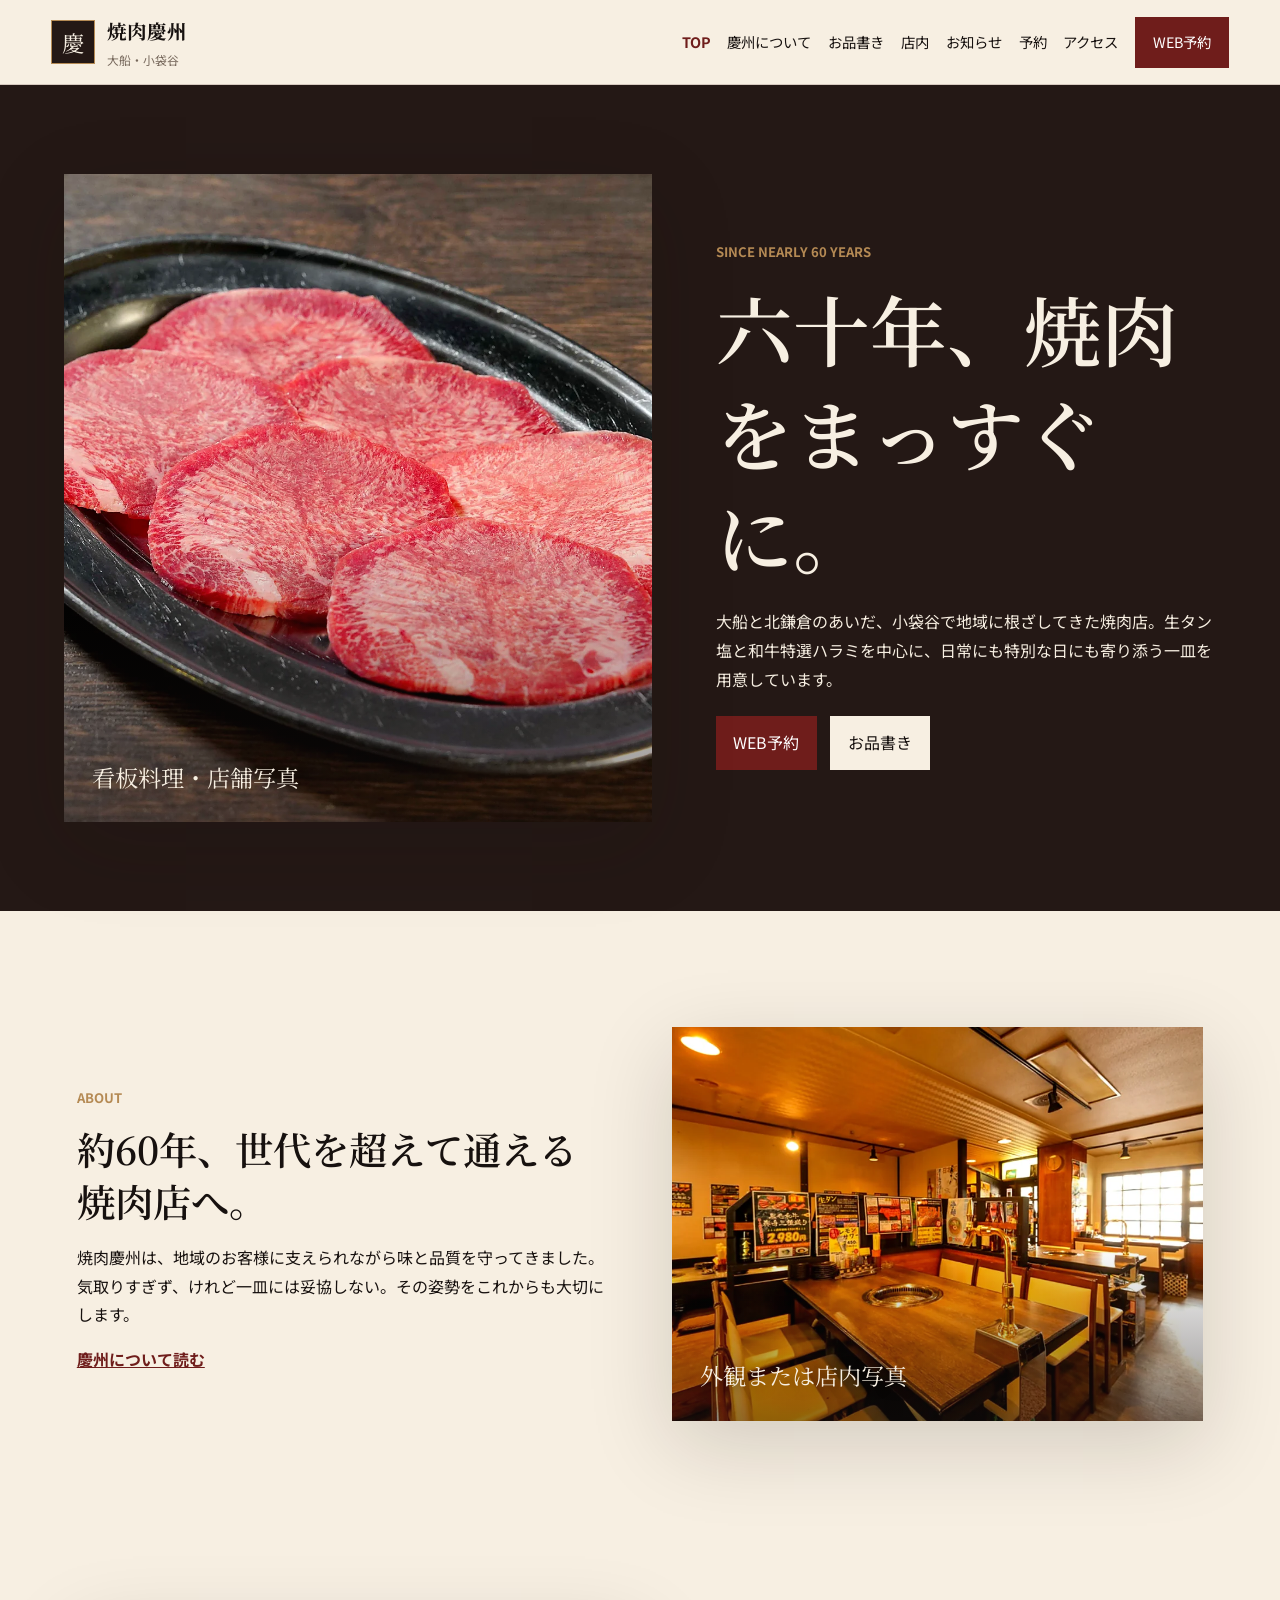
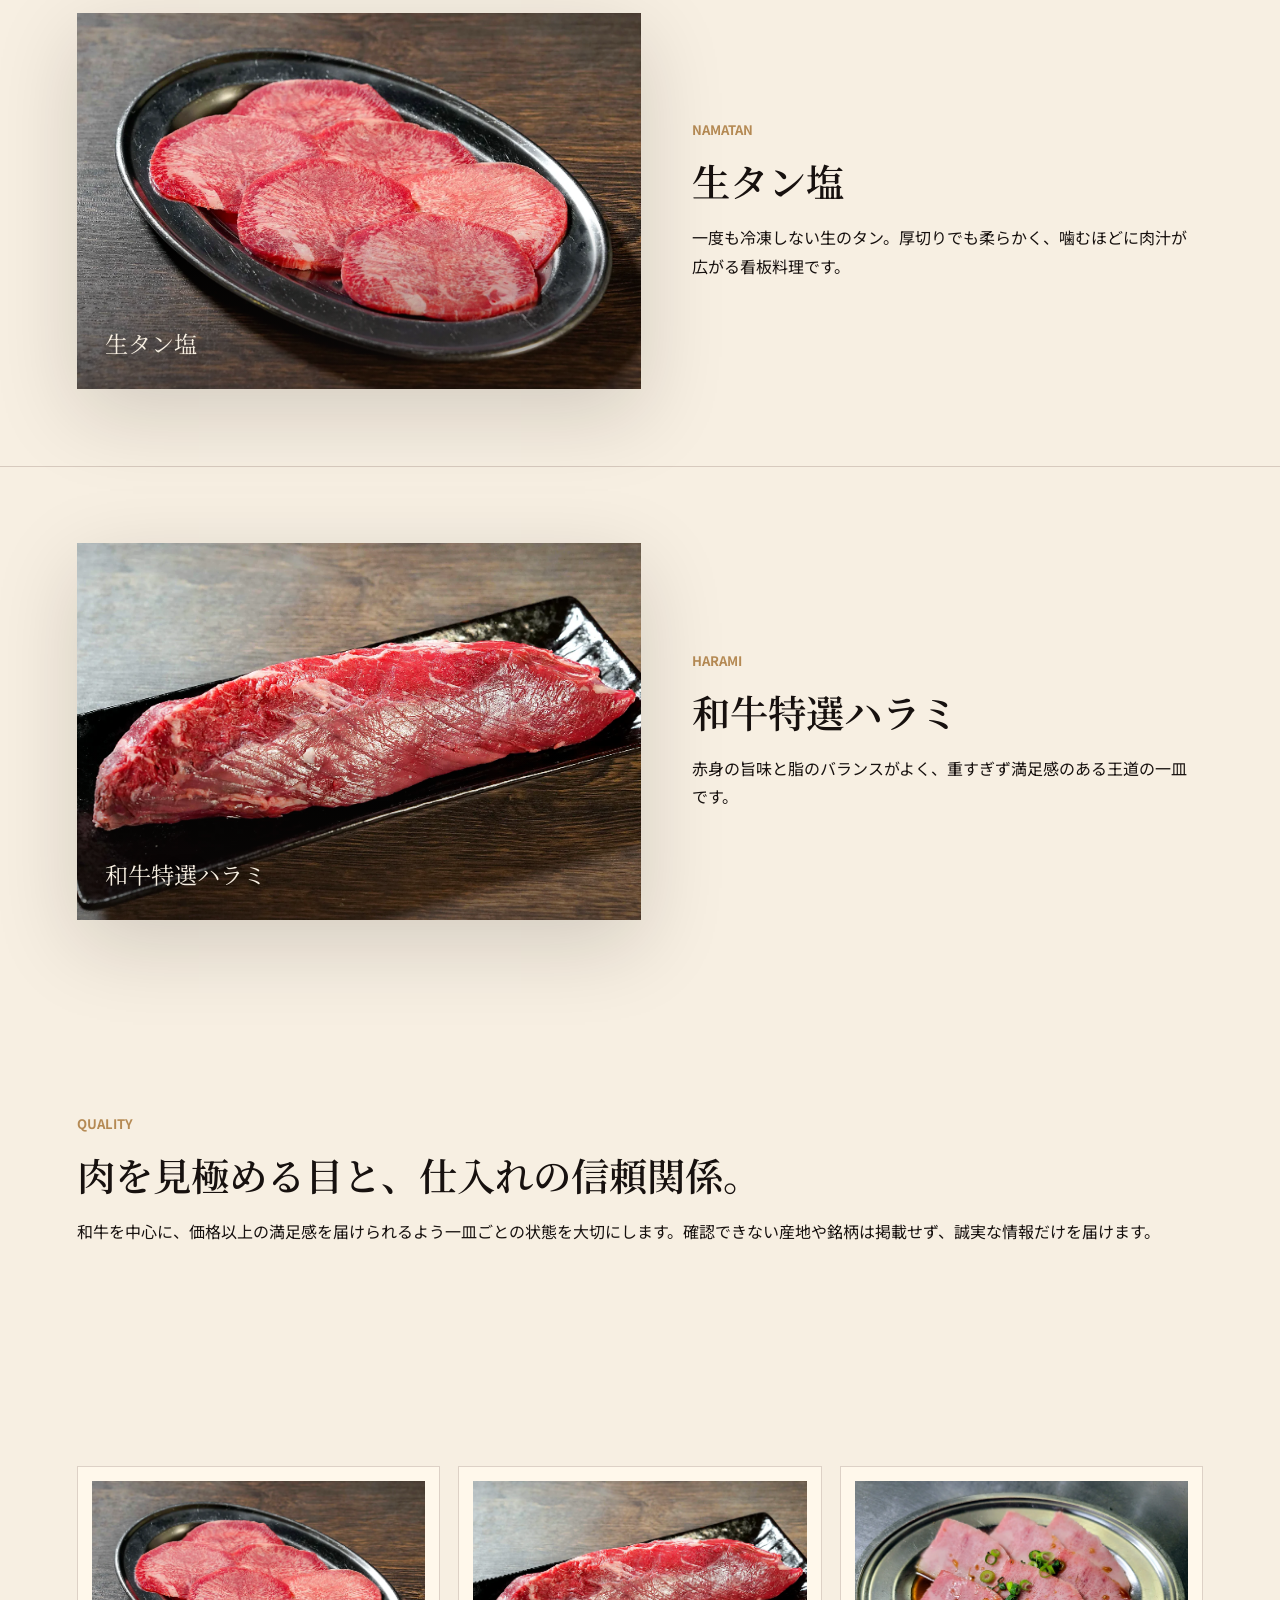
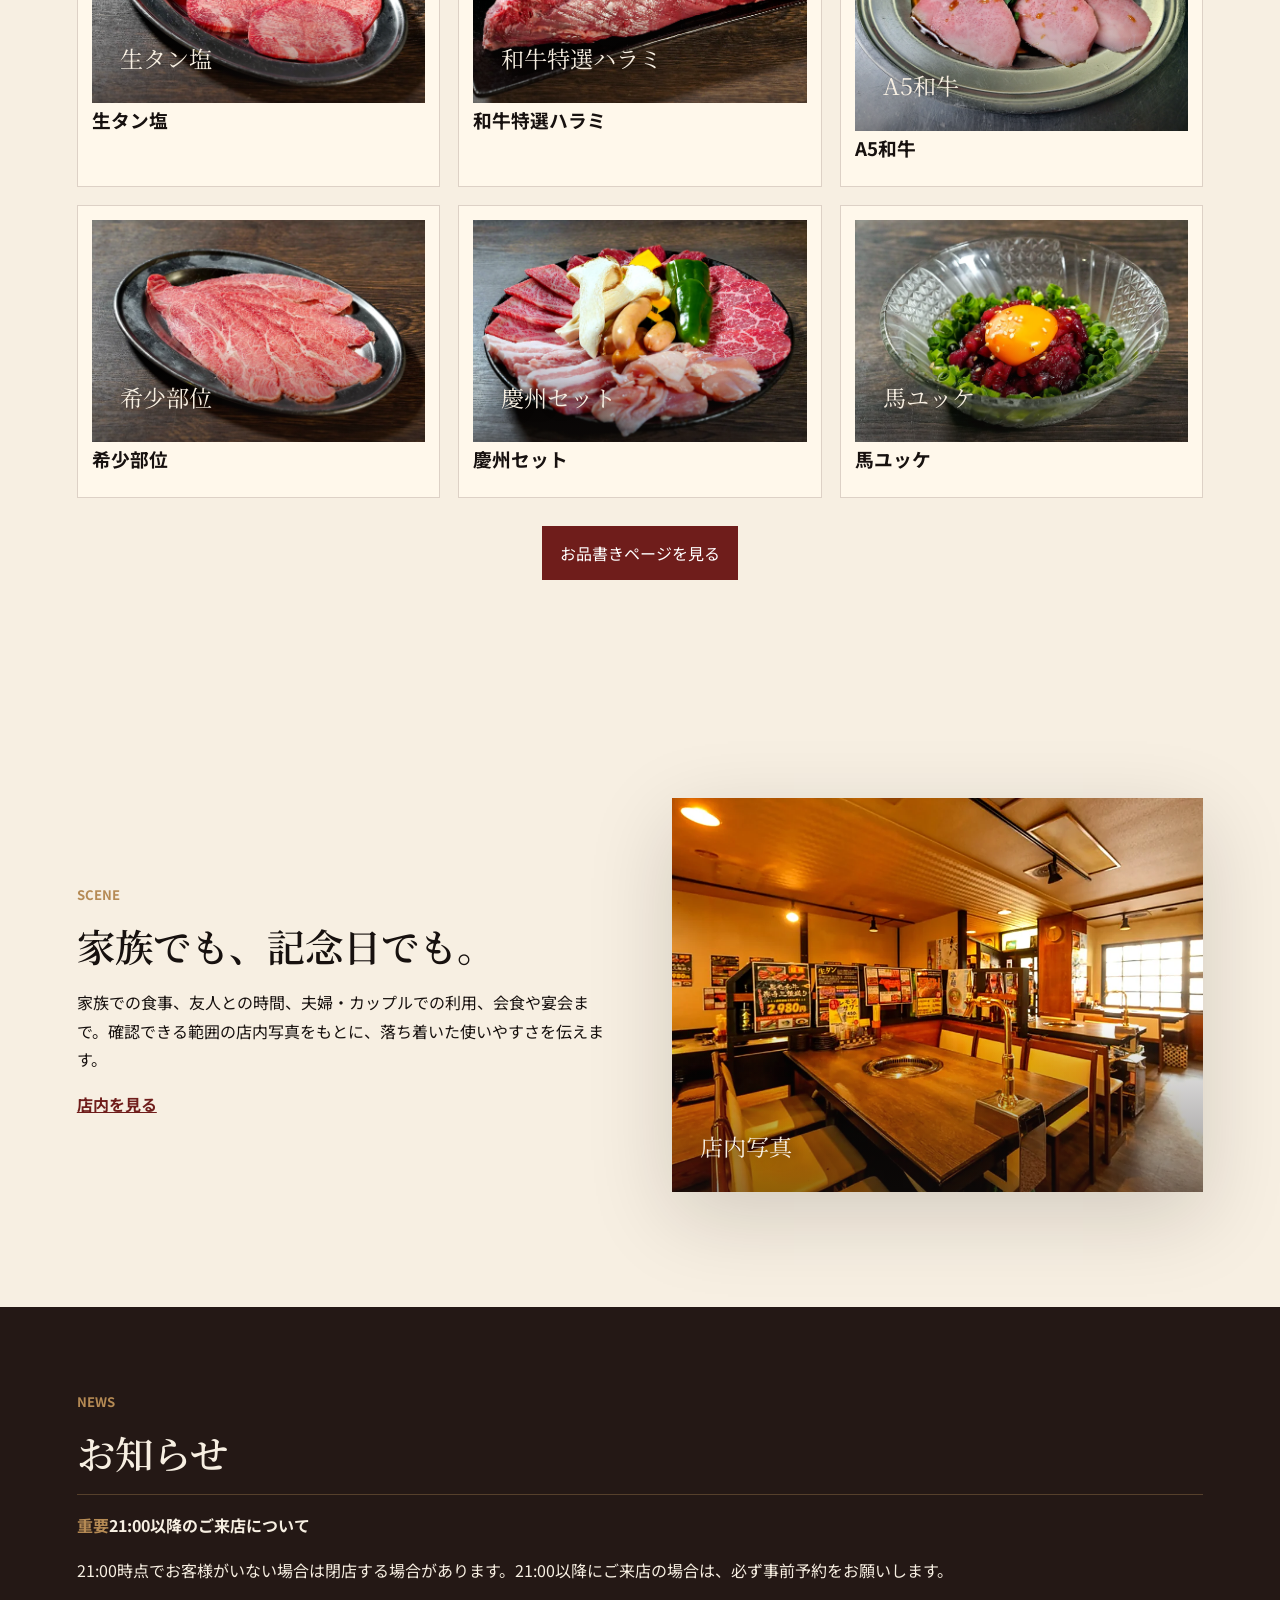
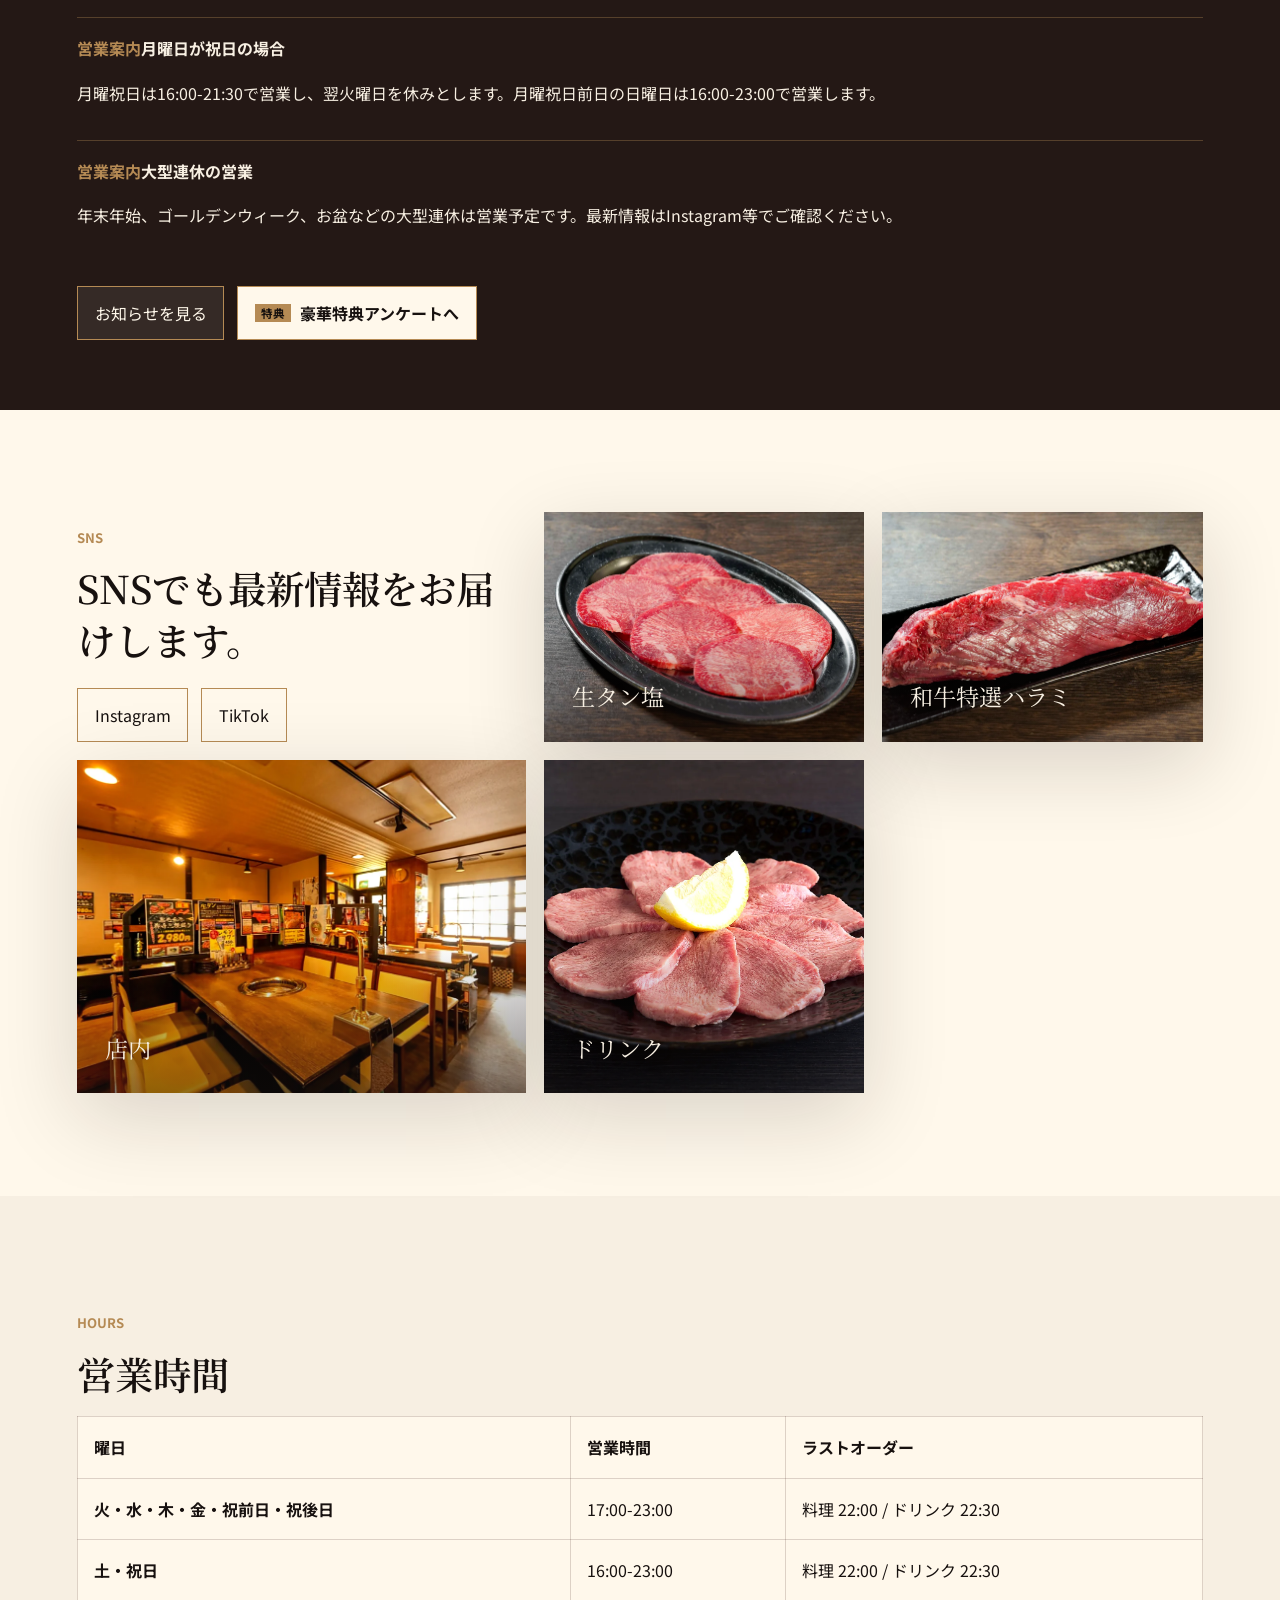
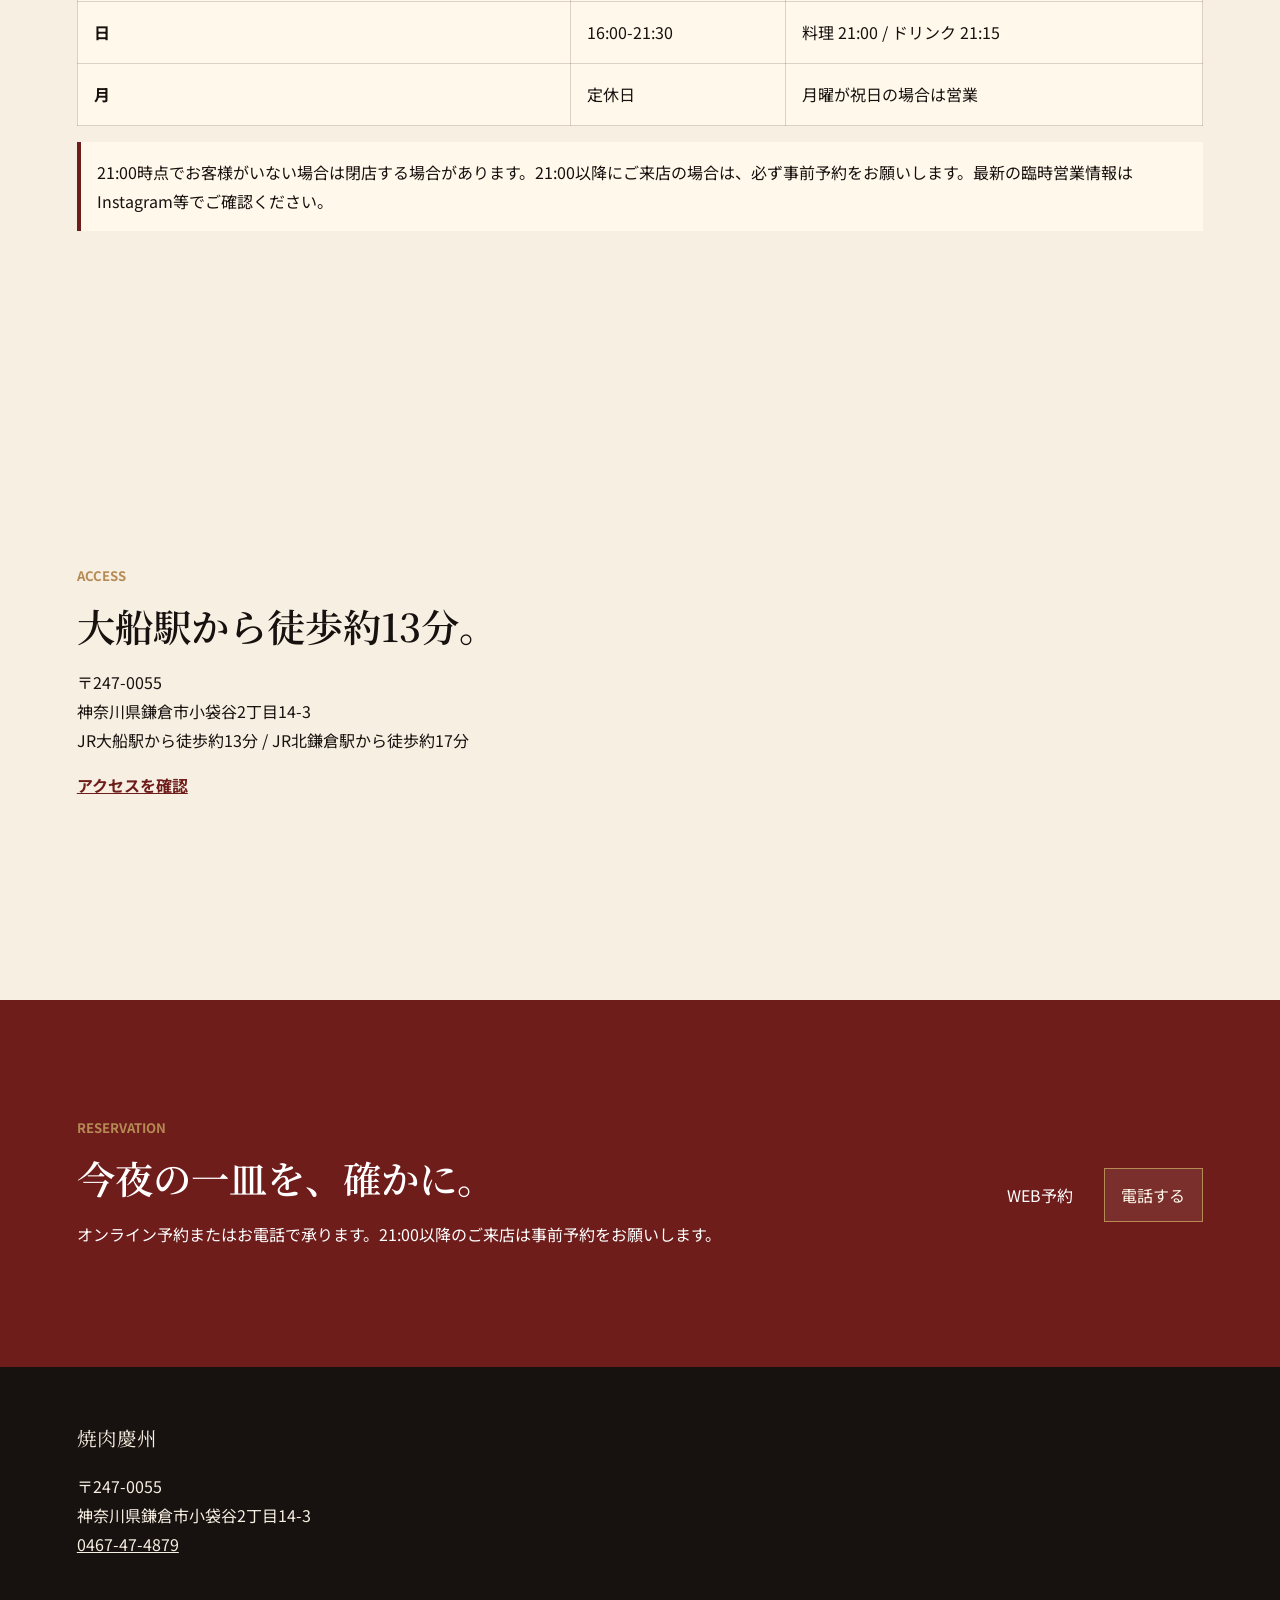
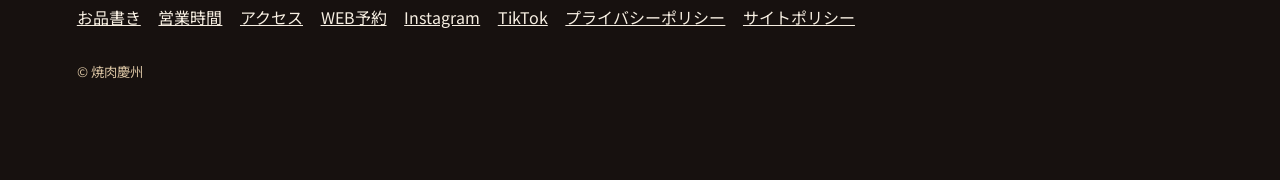
==== commit 68c18260: "Clean up menu preview heading" ====
--- a/index.html
+++ b/index.html
@@ -35,7 +35,7 @@
 <section class="intro split" data-animate><div><p class="eyebrow">About</p><h2>約60年、<wbr>世代を超えて<wbr>通える焼肉店へ。</h2><p>焼肉慶州は、地域のお客様に支えられながら味と品質を守ってきました。気取りすぎず、けれど一皿には妥協しない。その姿勢をこれからも大切にします。</p><a class="text-link" href="about/">慶州について読む</a></div><figure class="photo-slot photo-frame warm" data-animate><img src="./assets/images/table-server.webp" width="918" height="681" loading="lazy" alt="焼肉慶州の店内"><figcaption>外観または店内写真</figcaption></figure></section>
 <section class="signature-grid"><article class="signature" data-animate><figure class="photo-slot photo-frame meat1" data-animate><img src="./assets/images/tanshio.webp" width="1400" height="933" loading="lazy" alt="生タン塩"><figcaption>生タン塩</figcaption></figure><div><p class="eyebrow">Namatan</p><h2>生タン塩</h2><p>一度も冷凍しない生のタン。厚切りでも柔らかく、噛むほどに肉汁が広がる看板料理です。</p></div></article><article class="signature" data-animate><figure class="photo-slot photo-frame meat2" data-animate><img src="./assets/images/harami-ippon.webp" width="1400" height="933" loading="lazy" alt="和牛特選ハラミ"><figcaption>和牛特選ハラミ</figcaption></figure><div><p class="eyebrow">Harami</p><h2>和牛特選ハラミ</h2><p>赤身の旨味と脂のバランスがよく、重すぎず満足感のある王道の一皿です。</p></div></article></section>
 <section class="philosophy" data-animate><p class="eyebrow">Quality</p><h2>肉を見極める目と、仕入れの信頼関係。</h2><p>和牛を中心に、価格以上の満足感を届けられるよう一皿ごとの状態を大切にします。確認できない産地や銘柄は掲載せず、誠実な情報だけを届けます。</p></section>
-<section class="menu-preview" data-animate><div class="section-title"><p class="eyebrow">Menu</p><h2>おすすめメニュー</h2></div><div class="cards"><article class="menu-card"><figure class="photo-slot photo-frame " data-animate><img src="./assets/images/tanshio.webp" width="1400" height="933" loading="lazy" alt="生タン塩"><figcaption>生タン塩</figcaption></figure><h3>生タン塩</h3></article><article class="menu-card"><figure class="photo-slot photo-frame " data-animate><img src="./assets/images/harami-ippon.webp" width="1400" height="933" loading="lazy" alt="和牛特選ハラミ"><figcaption>和牛特選ハラミ</figcaption></figure><h3>和牛特選ハラミ</h3></article><article class="menu-card"><figure class="photo-slot photo-frame " data-animate><img src="./assets/images/wagyu-karubi.webp" width="1400" height="1050" loading="lazy" alt="和牛の一皿"><figcaption>A5和牛</figcaption></figure><h3>A5和牛</h3></article><article class="menu-card"><figure class="photo-slot photo-frame " data-animate><img src="./assets/images/ushi-hoppe.webp" width="1400" height="933" loading="lazy" alt="希少部位の一皿"><figcaption>希少部位</figcaption></figure><h3>希少部位</h3></article><article class="menu-card"><figure class="photo-slot photo-frame " data-animate><img src="./assets/images/keishu-set.webp" width="1400" height="933" loading="lazy" alt="慶州セット"><figcaption>慶州セット</figcaption></figure><h3>慶州セット</h3></article><article class="menu-card"><figure class="photo-slot photo-frame " data-animate><img src="./assets/images/uma-yukke.webp" width="1400" height="933" loading="lazy" alt="馬ユッケ"><figcaption>馬ユッケ</figcaption></figure><h3>馬ユッケ</h3></article></div><div class="menu-more"><a class="button primary" href="menu/">お品書きページを見る</a></div></section>
+<section class="menu-preview" data-animate><div class="cards"><article class="menu-card"><figure class="photo-slot photo-frame " data-animate><img src="./assets/images/tanshio.webp" width="1400" height="933" loading="lazy" alt="生タン塩"><figcaption>生タン塩</figcaption></figure><h3>生タン塩</h3></article><article class="menu-card"><figure class="photo-slot photo-frame " data-animate><img src="./assets/images/harami-ippon.webp" width="1400" height="933" loading="lazy" alt="和牛特選ハラミ"><figcaption>和牛特選ハラミ</figcaption></figure><h3>和牛特選ハラミ</h3></article><article class="menu-card"><figure class="photo-slot photo-frame " data-animate><img src="./assets/images/wagyu-karubi.webp" width="1400" height="1050" loading="lazy" alt="和牛の一皿"><figcaption>A5和牛</figcaption></figure><h3>A5和牛</h3></article><article class="menu-card"><figure class="photo-slot photo-frame " data-animate><img src="./assets/images/ushi-hoppe.webp" width="1400" height="933" loading="lazy" alt="希少部位の一皿"><figcaption>希少部位</figcaption></figure><h3>希少部位</h3></article><article class="menu-card"><figure class="photo-slot photo-frame " data-animate><img src="./assets/images/keishu-set.webp" width="1400" height="933" loading="lazy" alt="慶州セット"><figcaption>慶州セット</figcaption></figure><h3>慶州セット</h3></article><article class="menu-card"><figure class="photo-slot photo-frame " data-animate><img src="./assets/images/uma-yukke.webp" width="1400" height="933" loading="lazy" alt="馬ユッケ"><figcaption>馬ユッケ</figcaption></figure><h3>馬ユッケ</h3></article></div><div class="menu-more"><a class="button primary" href="menu/">お品書きページを見る</a></div></section>
 <section class="split reverse" data-animate><figure class="photo-slot photo-frame space" data-animate><img src="./assets/images/table-server.webp" width="918" height="681" loading="lazy" alt="焼肉慶州の店内"><figcaption>店内写真</figcaption></figure><div><p class="eyebrow">Scene</p><h2>家族でも、記念日でも。</h2><p>家族での食事、友人との時間、夫婦・カップルでの利用、会食や宴会まで。確認できる範囲の店内写真をもとに、落ち着いた使いやすさを伝えます。</p><a class="text-link" href="space/">店内を見る</a></div></section>
 <section class="news-strip" data-animate><p class="eyebrow">News</p><h2>お知らせ</h2><article><span>重要</span><strong>21:00以降のご来店について</strong><p>21:00時点でお客様がいない場合は閉店する場合があります。21:00以降にご来店の場合は、必ず事前予約をお願いします。</p></article><article><span>営業案内</span><strong>月曜日が祝日の場合</strong><p>月曜祝日は16:00-21:30で営業し、翌火曜日を休みとします。月曜祝日前日の日曜日は16:00-23:00で営業します。</p></article><article><span>営業案内</span><strong>大型連休の営業</strong><p>年末年始、ゴールデンウィーク、お盆などの大型連休は営業予定です。最新情報はInstagram等でご確認ください。</p></article><div class="news-actions"><a class="button ghost" href="news/">お知らせを見る</a><a class="button survey-button" href="https://www.kuchikomi-first.com/survey/01457e76-ad80-47a3-ad61-de7daa0e93a4" target="_blank" rel="noopener">豪華特典アンケートへ</a></div></section>
 <section class="sns-gallery" data-animate><div><p class="eyebrow">SNS</p><h2>SNSでも最新情報をお届けします。</h2><div class="cta-row"><a class="button ghost" href="https://www.instagram.com/keishu.ofuna/" target="_blank" rel="noopener">Instagram</a><a class="button ghost" href="https://www.tiktok.com/@yaki29keishu" target="_blank" rel="noopener">TikTok</a></div></div><figure class="photo-slot photo-frame small" data-animate><img src="./assets/images/tanshio.webp" width="1400" height="933" loading="lazy" alt="生タン塩"><figcaption>生タン塩</figcaption></figure><figure class="photo-slot photo-frame small" data-animate><img src="./assets/images/harami-ippon.webp" width="1400" height="933" loading="lazy" alt="和牛特選ハラミ"><figcaption>和牛特選ハラミ</figcaption></figure><figure class="photo-slot photo-frame small" data-animate><img src="./assets/images/table-server.webp" width="918" height="681" loading="lazy" alt="焼肉慶州の店内"><figcaption>店内</figcaption></figure><figure class="photo-slot photo-frame small" data-animate><img src="./assets/images/scene-0032111.webp" width="1400" height="933" loading="lazy" alt="料理と合わせたい一皿"><figcaption>ドリンク</figcaption></figure></section>
--- a/assets/styles.css
+++ b/assets/styles.css
@@ -30,8 +30,8 @@
   .mobile-cta a:last-child { top: 56px; }
   .site-footer { padding-bottom: 150px; }
 }
-.menu-preview .section-title h2 {
-  font-size: clamp(1.45rem, 2.1vw, 2rem);
+.menu-preview {
+  padding: clamp(56px,8vw,110px) clamp(20px,6vw,92px);
 }
 .menu-more {
   display: flex;
@@ -71,8 +71,8 @@
   color: var(--ink);
 }
 @media(max-width:620px){
-  .menu-preview .section-title h2 {
-    font-size: 1.35rem;
+  .menu-preview {
+    padding: 42px 16px;
   }
   .news-actions .button {
     width: 100%;
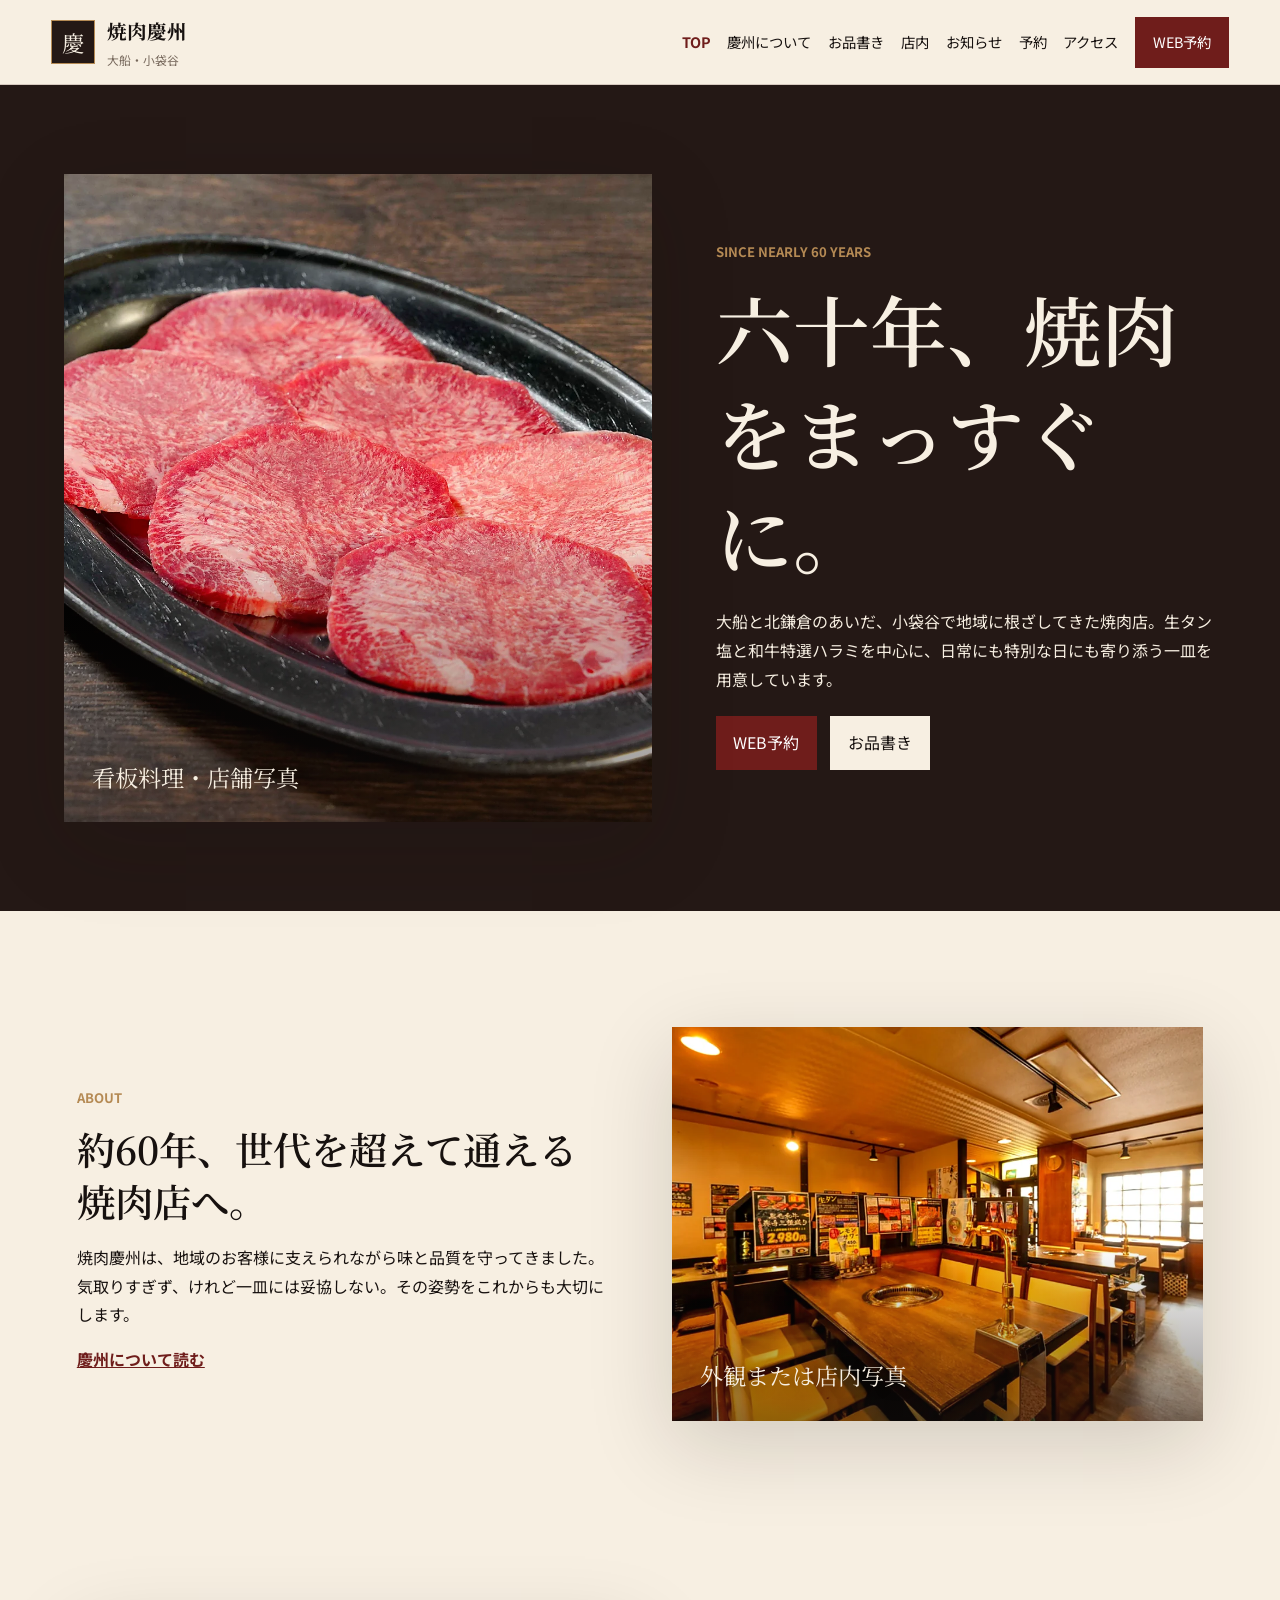
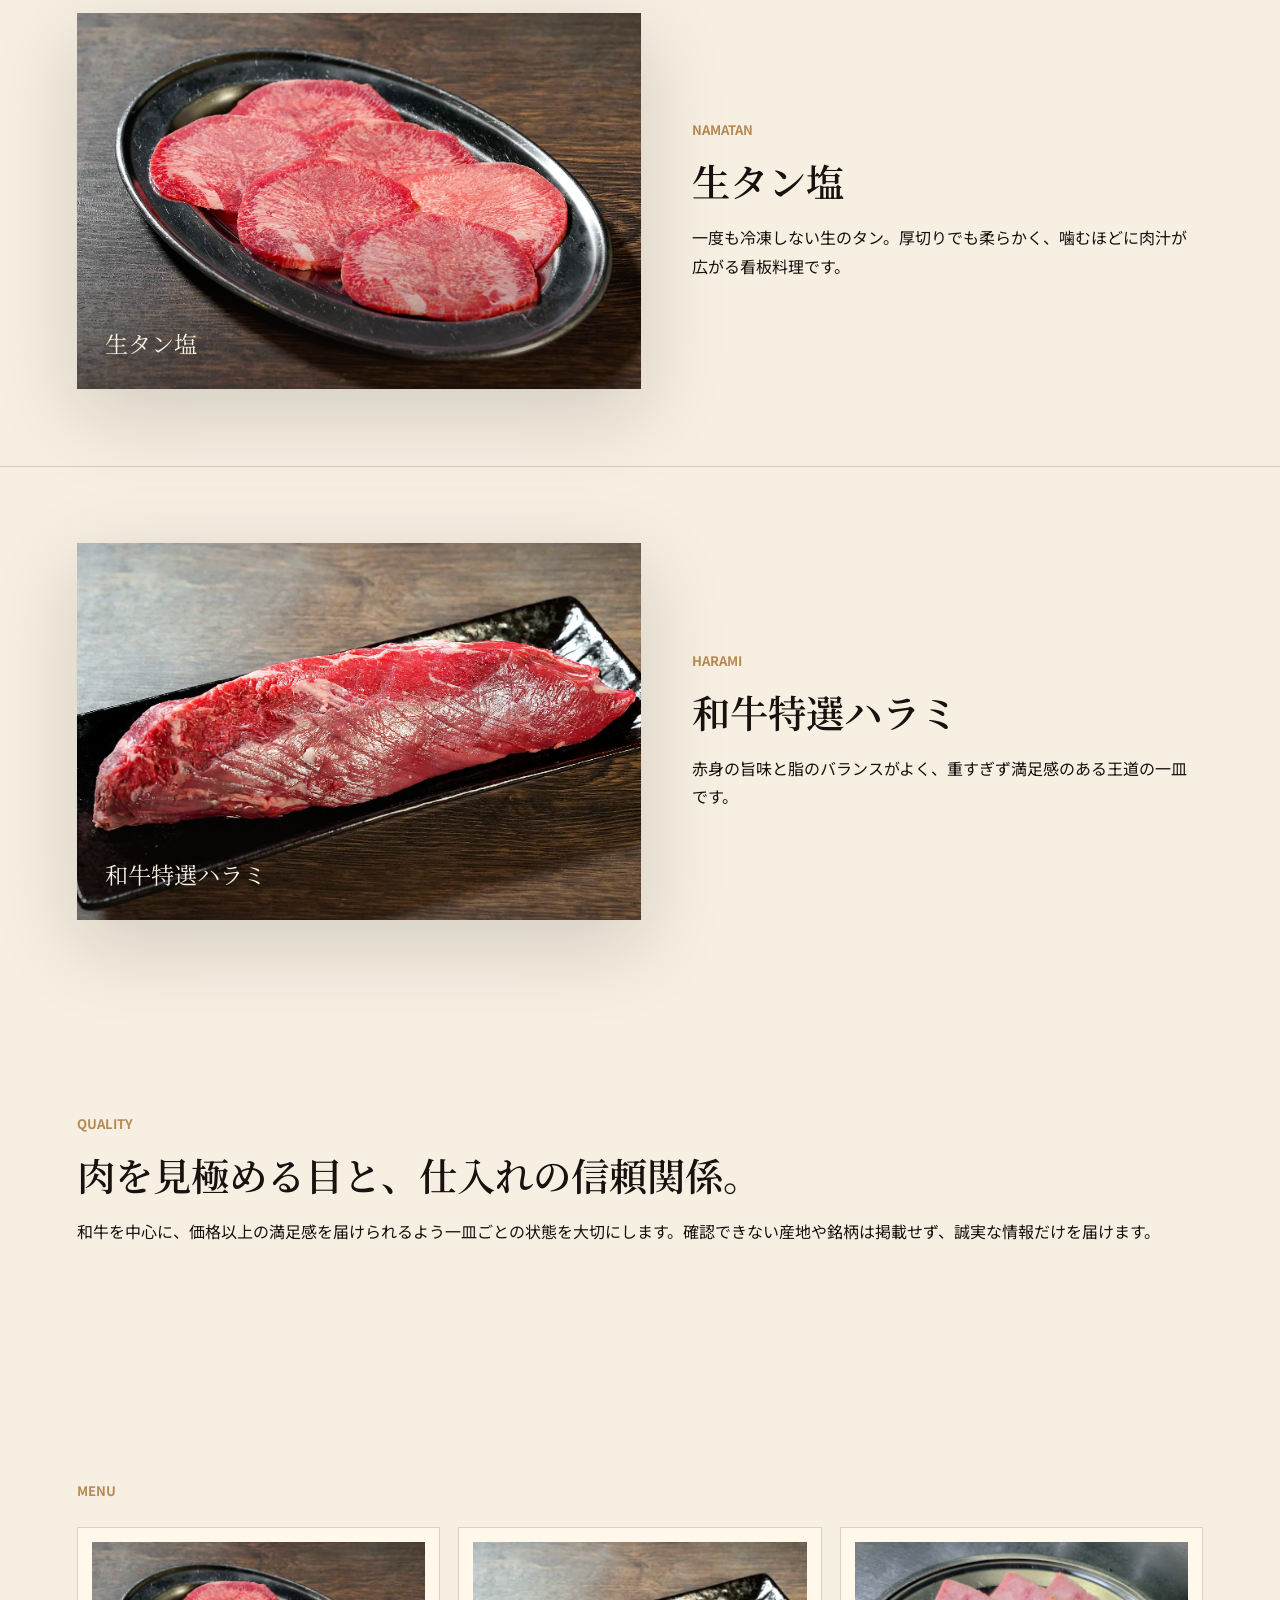
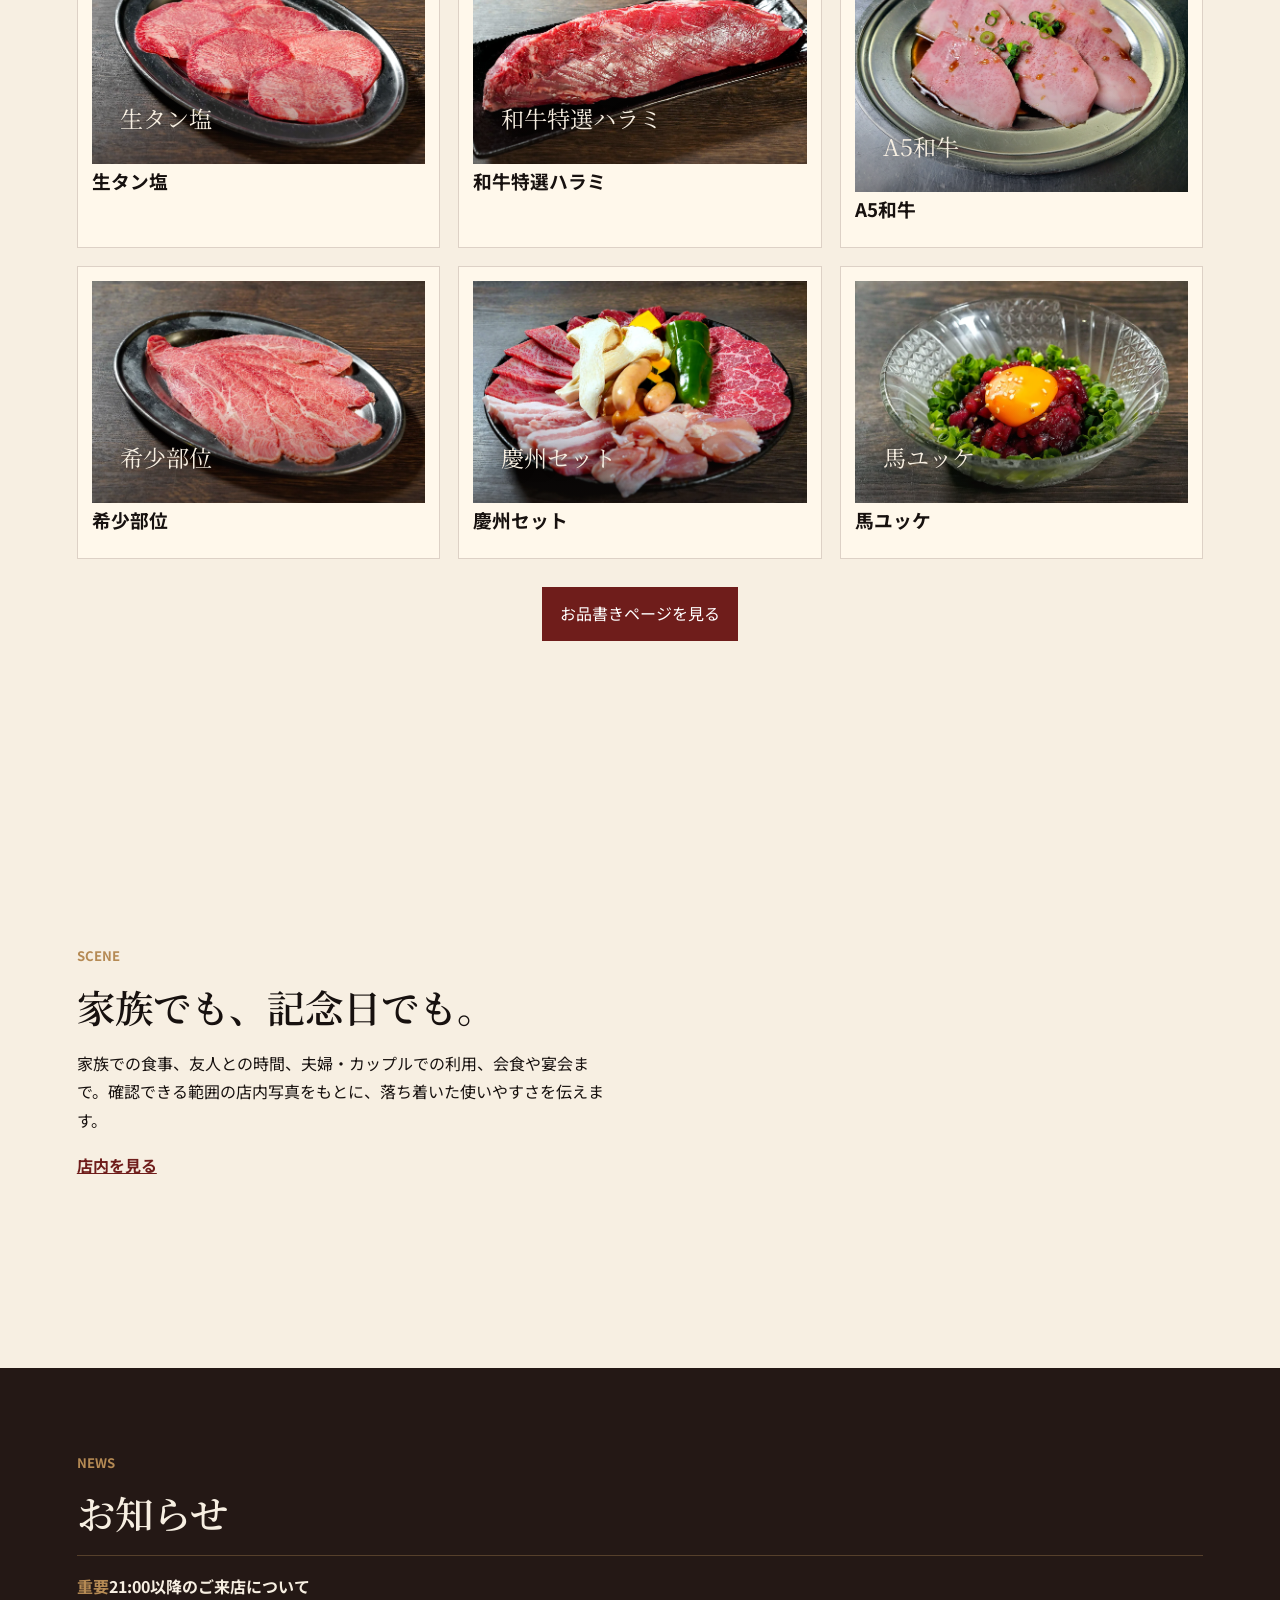
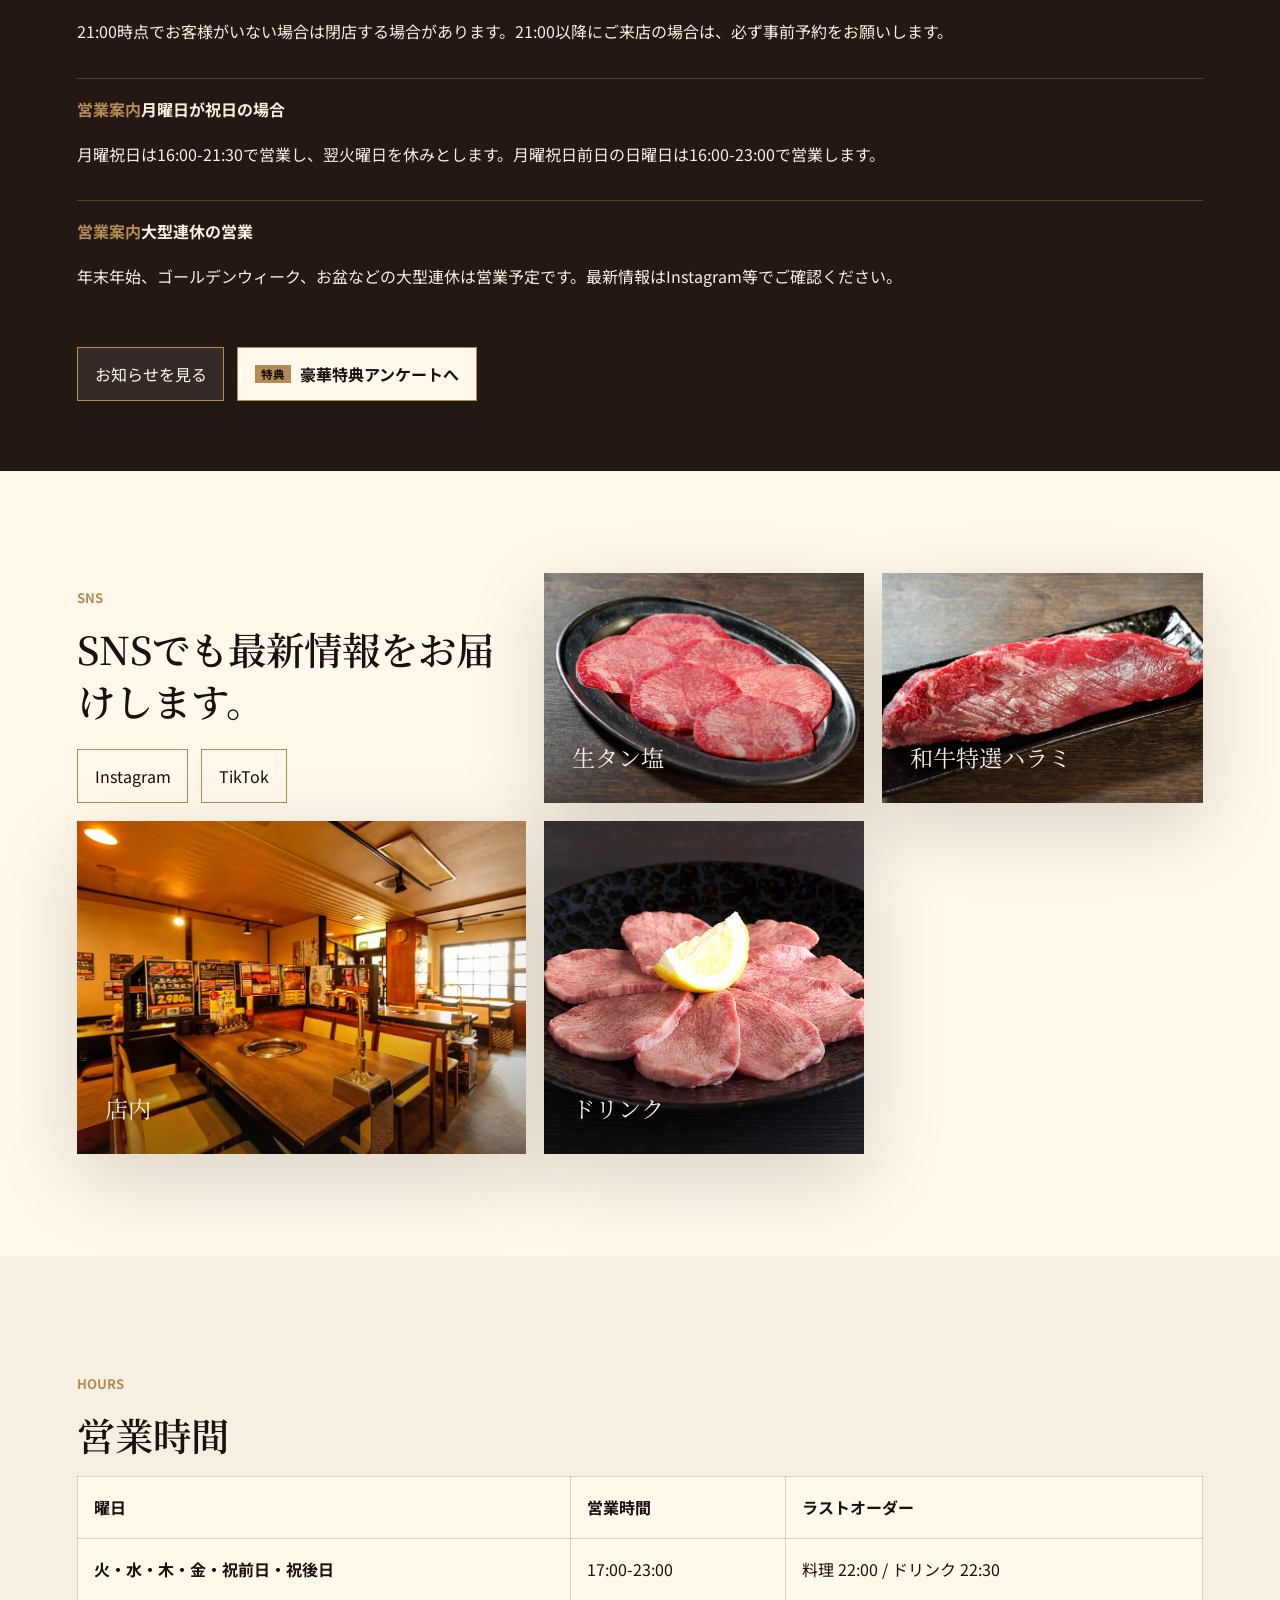
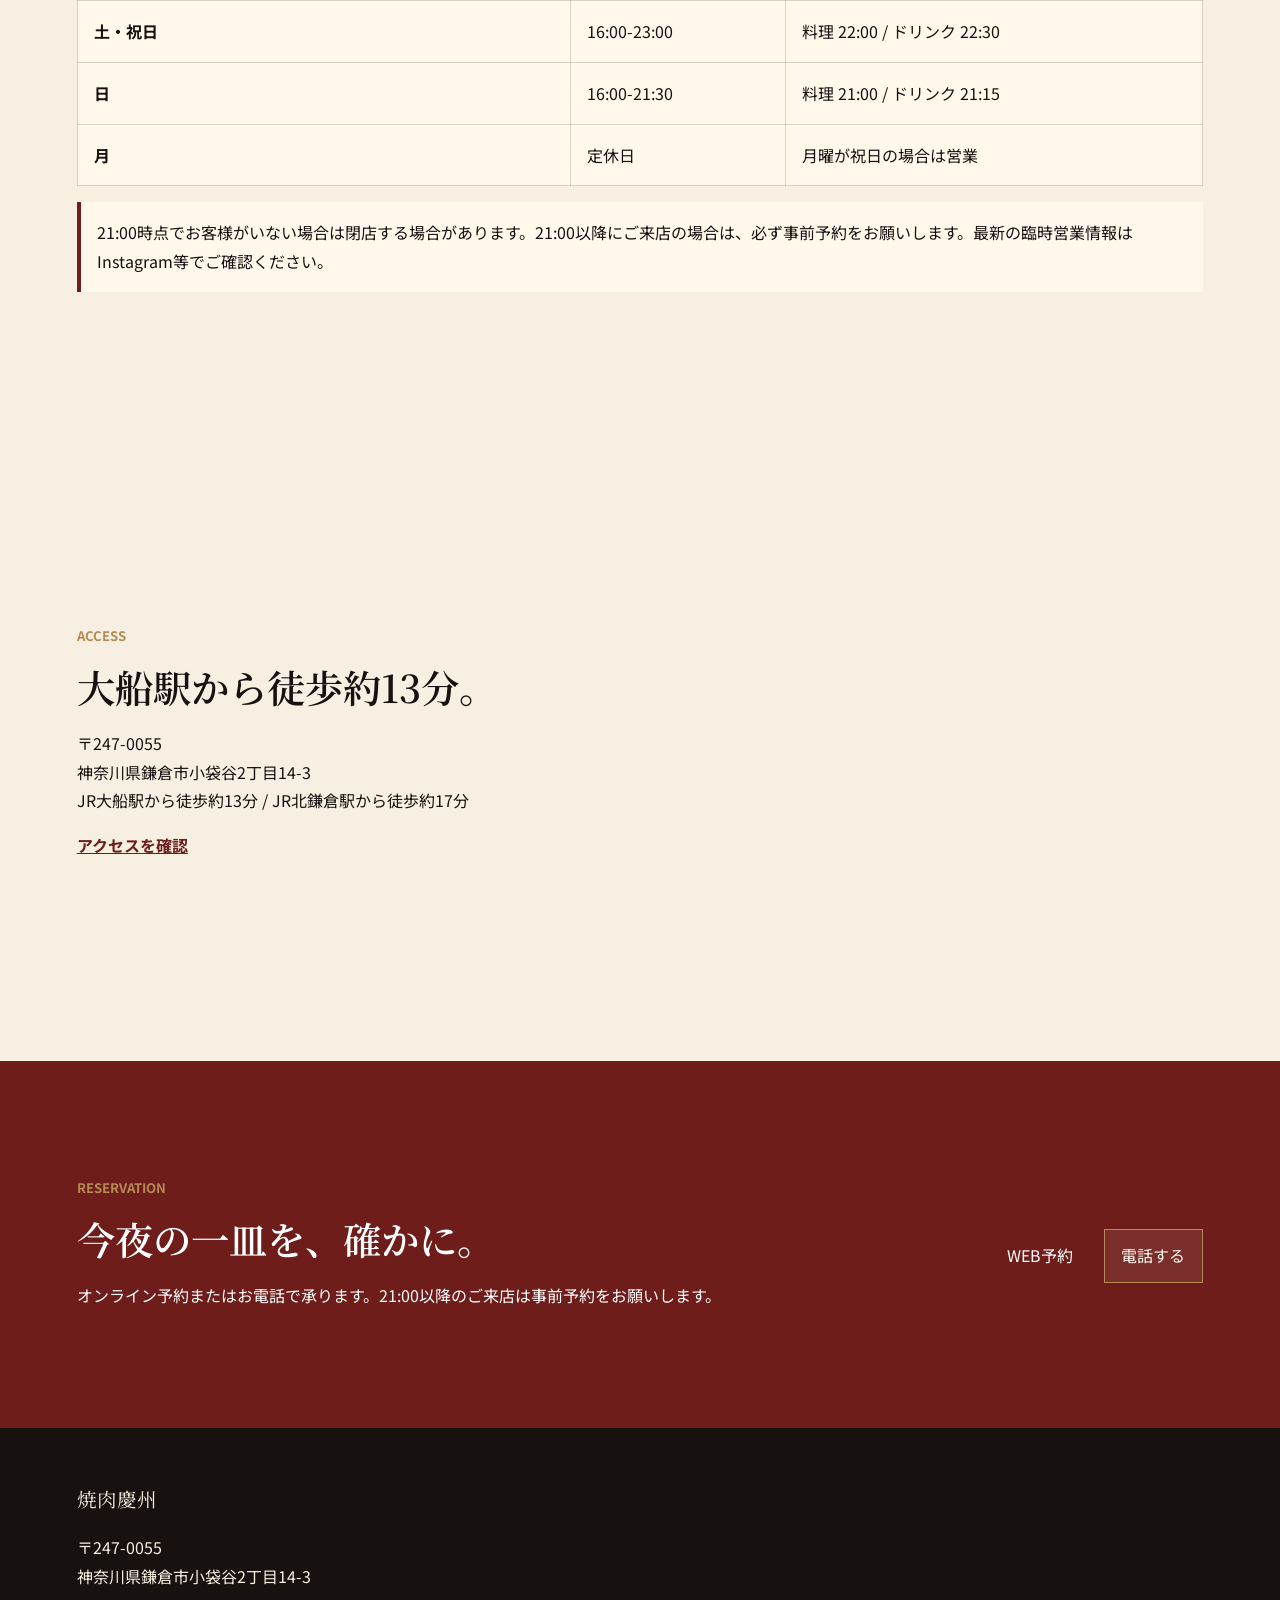
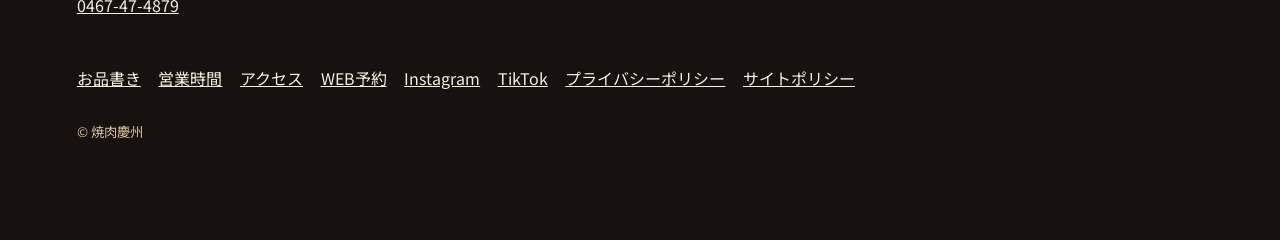
==== commit 203eba7a: "Align menu preview label" ====
--- a/index.html
+++ b/index.html
@@ -35,7 +35,7 @@
 <section class="intro split" data-animate><div><p class="eyebrow">About</p><h2>約60年、<wbr>世代を超えて<wbr>通える焼肉店へ。</h2><p>焼肉慶州は、地域のお客様に支えられながら味と品質を守ってきました。気取りすぎず、けれど一皿には妥協しない。その姿勢をこれからも大切にします。</p><a class="text-link" href="about/">慶州について読む</a></div><figure class="photo-slot photo-frame warm" data-animate><img src="./assets/images/table-server.webp" width="918" height="681" loading="lazy" alt="焼肉慶州の店内"><figcaption>外観または店内写真</figcaption></figure></section>
 <section class="signature-grid"><article class="signature" data-animate><figure class="photo-slot photo-frame meat1" data-animate><img src="./assets/images/tanshio.webp" width="1400" height="933" loading="lazy" alt="生タン塩"><figcaption>生タン塩</figcaption></figure><div><p class="eyebrow">Namatan</p><h2>生タン塩</h2><p>一度も冷凍しない生のタン。厚切りでも柔らかく、噛むほどに肉汁が広がる看板料理です。</p></div></article><article class="signature" data-animate><figure class="photo-slot photo-frame meat2" data-animate><img src="./assets/images/harami-ippon.webp" width="1400" height="933" loading="lazy" alt="和牛特選ハラミ"><figcaption>和牛特選ハラミ</figcaption></figure><div><p class="eyebrow">Harami</p><h2>和牛特選ハラミ</h2><p>赤身の旨味と脂のバランスがよく、重すぎず満足感のある王道の一皿です。</p></div></article></section>
 <section class="philosophy" data-animate><p class="eyebrow">Quality</p><h2>肉を見極める目と、仕入れの信頼関係。</h2><p>和牛を中心に、価格以上の満足感を届けられるよう一皿ごとの状態を大切にします。確認できない産地や銘柄は掲載せず、誠実な情報だけを届けます。</p></section>
-<section class="menu-preview" data-animate><div class="cards"><article class="menu-card"><figure class="photo-slot photo-frame " data-animate><img src="./assets/images/tanshio.webp" width="1400" height="933" loading="lazy" alt="生タン塩"><figcaption>生タン塩</figcaption></figure><h3>生タン塩</h3></article><article class="menu-card"><figure class="photo-slot photo-frame " data-animate><img src="./assets/images/harami-ippon.webp" width="1400" height="933" loading="lazy" alt="和牛特選ハラミ"><figcaption>和牛特選ハラミ</figcaption></figure><h3>和牛特選ハラミ</h3></article><article class="menu-card"><figure class="photo-slot photo-frame " data-animate><img src="./assets/images/wagyu-karubi.webp" width="1400" height="1050" loading="lazy" alt="和牛の一皿"><figcaption>A5和牛</figcaption></figure><h3>A5和牛</h3></article><article class="menu-card"><figure class="photo-slot photo-frame " data-animate><img src="./assets/images/ushi-hoppe.webp" width="1400" height="933" loading="lazy" alt="希少部位の一皿"><figcaption>希少部位</figcaption></figure><h3>希少部位</h3></article><article class="menu-card"><figure class="photo-slot photo-frame " data-animate><img src="./assets/images/keishu-set.webp" width="1400" height="933" loading="lazy" alt="慶州セット"><figcaption>慶州セット</figcaption></figure><h3>慶州セット</h3></article><article class="menu-card"><figure class="photo-slot photo-frame " data-animate><img src="./assets/images/uma-yukke.webp" width="1400" height="933" loading="lazy" alt="馬ユッケ"><figcaption>馬ユッケ</figcaption></figure><h3>馬ユッケ</h3></article></div><div class="menu-more"><a class="button primary" href="menu/">お品書きページを見る</a></div></section>
+<section class="menu-preview" data-animate><p class="eyebrow">Menu</p><div class="cards"><article class="menu-card"><figure class="photo-slot photo-frame " data-animate><img src="./assets/images/tanshio.webp" width="1400" height="933" loading="lazy" alt="生タン塩"><figcaption>生タン塩</figcaption></figure><h3>生タン塩</h3></article><article class="menu-card"><figure class="photo-slot photo-frame " data-animate><img src="./assets/images/harami-ippon.webp" width="1400" height="933" loading="lazy" alt="和牛特選ハラミ"><figcaption>和牛特選ハラミ</figcaption></figure><h3>和牛特選ハラミ</h3></article><article class="menu-card"><figure class="photo-slot photo-frame " data-animate><img src="./assets/images/wagyu-karubi.webp" width="1400" height="1050" loading="lazy" alt="和牛の一皿"><figcaption>A5和牛</figcaption></figure><h3>A5和牛</h3></article><article class="menu-card"><figure class="photo-slot photo-frame " data-animate><img src="./assets/images/ushi-hoppe.webp" width="1400" height="933" loading="lazy" alt="希少部位の一皿"><figcaption>希少部位</figcaption></figure><h3>希少部位</h3></article><article class="menu-card"><figure class="photo-slot photo-frame " data-animate><img src="./assets/images/keishu-set.webp" width="1400" height="933" loading="lazy" alt="慶州セット"><figcaption>慶州セット</figcaption></figure><h3>慶州セット</h3></article><article class="menu-card"><figure class="photo-slot photo-frame " data-animate><img src="./assets/images/uma-yukke.webp" width="1400" height="933" loading="lazy" alt="馬ユッケ"><figcaption>馬ユッケ</figcaption></figure><h3>馬ユッケ</h3></article></div><div class="menu-more"><a class="button primary" href="menu/">お品書きページを見る</a></div></section>
 <section class="split reverse" data-animate><figure class="photo-slot photo-frame space" data-animate><img src="./assets/images/table-server.webp" width="918" height="681" loading="lazy" alt="焼肉慶州の店内"><figcaption>店内写真</figcaption></figure><div><p class="eyebrow">Scene</p><h2>家族でも、記念日でも。</h2><p>家族での食事、友人との時間、夫婦・カップルでの利用、会食や宴会まで。確認できる範囲の店内写真をもとに、落ち着いた使いやすさを伝えます。</p><a class="text-link" href="space/">店内を見る</a></div></section>
 <section class="news-strip" data-animate><p class="eyebrow">News</p><h2>お知らせ</h2><article><span>重要</span><strong>21:00以降のご来店について</strong><p>21:00時点でお客様がいない場合は閉店する場合があります。21:00以降にご来店の場合は、必ず事前予約をお願いします。</p></article><article><span>営業案内</span><strong>月曜日が祝日の場合</strong><p>月曜祝日は16:00-21:30で営業し、翌火曜日を休みとします。月曜祝日前日の日曜日は16:00-23:00で営業します。</p></article><article><span>営業案内</span><strong>大型連休の営業</strong><p>年末年始、ゴールデンウィーク、お盆などの大型連休は営業予定です。最新情報はInstagram等でご確認ください。</p></article><div class="news-actions"><a class="button ghost" href="news/">お知らせを見る</a><a class="button survey-button" href="https://www.kuchikomi-first.com/survey/01457e76-ad80-47a3-ad61-de7daa0e93a4" target="_blank" rel="noopener">豪華特典アンケートへ</a></div></section>
 <section class="sns-gallery" data-animate><div><p class="eyebrow">SNS</p><h2>SNSでも最新情報をお届けします。</h2><div class="cta-row"><a class="button ghost" href="https://www.instagram.com/keishu.ofuna/" target="_blank" rel="noopener">Instagram</a><a class="button ghost" href="https://www.tiktok.com/@yaki29keishu" target="_blank" rel="noopener">TikTok</a></div></div><figure class="photo-slot photo-frame small" data-animate><img src="./assets/images/tanshio.webp" width="1400" height="933" loading="lazy" alt="生タン塩"><figcaption>生タン塩</figcaption></figure><figure class="photo-slot photo-frame small" data-animate><img src="./assets/images/harami-ippon.webp" width="1400" height="933" loading="lazy" alt="和牛特選ハラミ"><figcaption>和牛特選ハラミ</figcaption></figure><figure class="photo-slot photo-frame small" data-animate><img src="./assets/images/table-server.webp" width="918" height="681" loading="lazy" alt="焼肉慶州の店内"><figcaption>店内</figcaption></figure><figure class="photo-slot photo-frame small" data-animate><img src="./assets/images/scene-0032111.webp" width="1400" height="933" loading="lazy" alt="料理と合わせたい一皿"><figcaption>ドリンク</figcaption></figure></section>
--- a/assets/styles.css
+++ b/assets/styles.css
@@ -32,6 +32,9 @@
 }
 .menu-preview {
   padding: clamp(56px,8vw,110px) clamp(20px,6vw,92px);
+}
+.menu-preview .cards {
+  margin-top: 24px;
 }
 .menu-more {
   display: flex;
